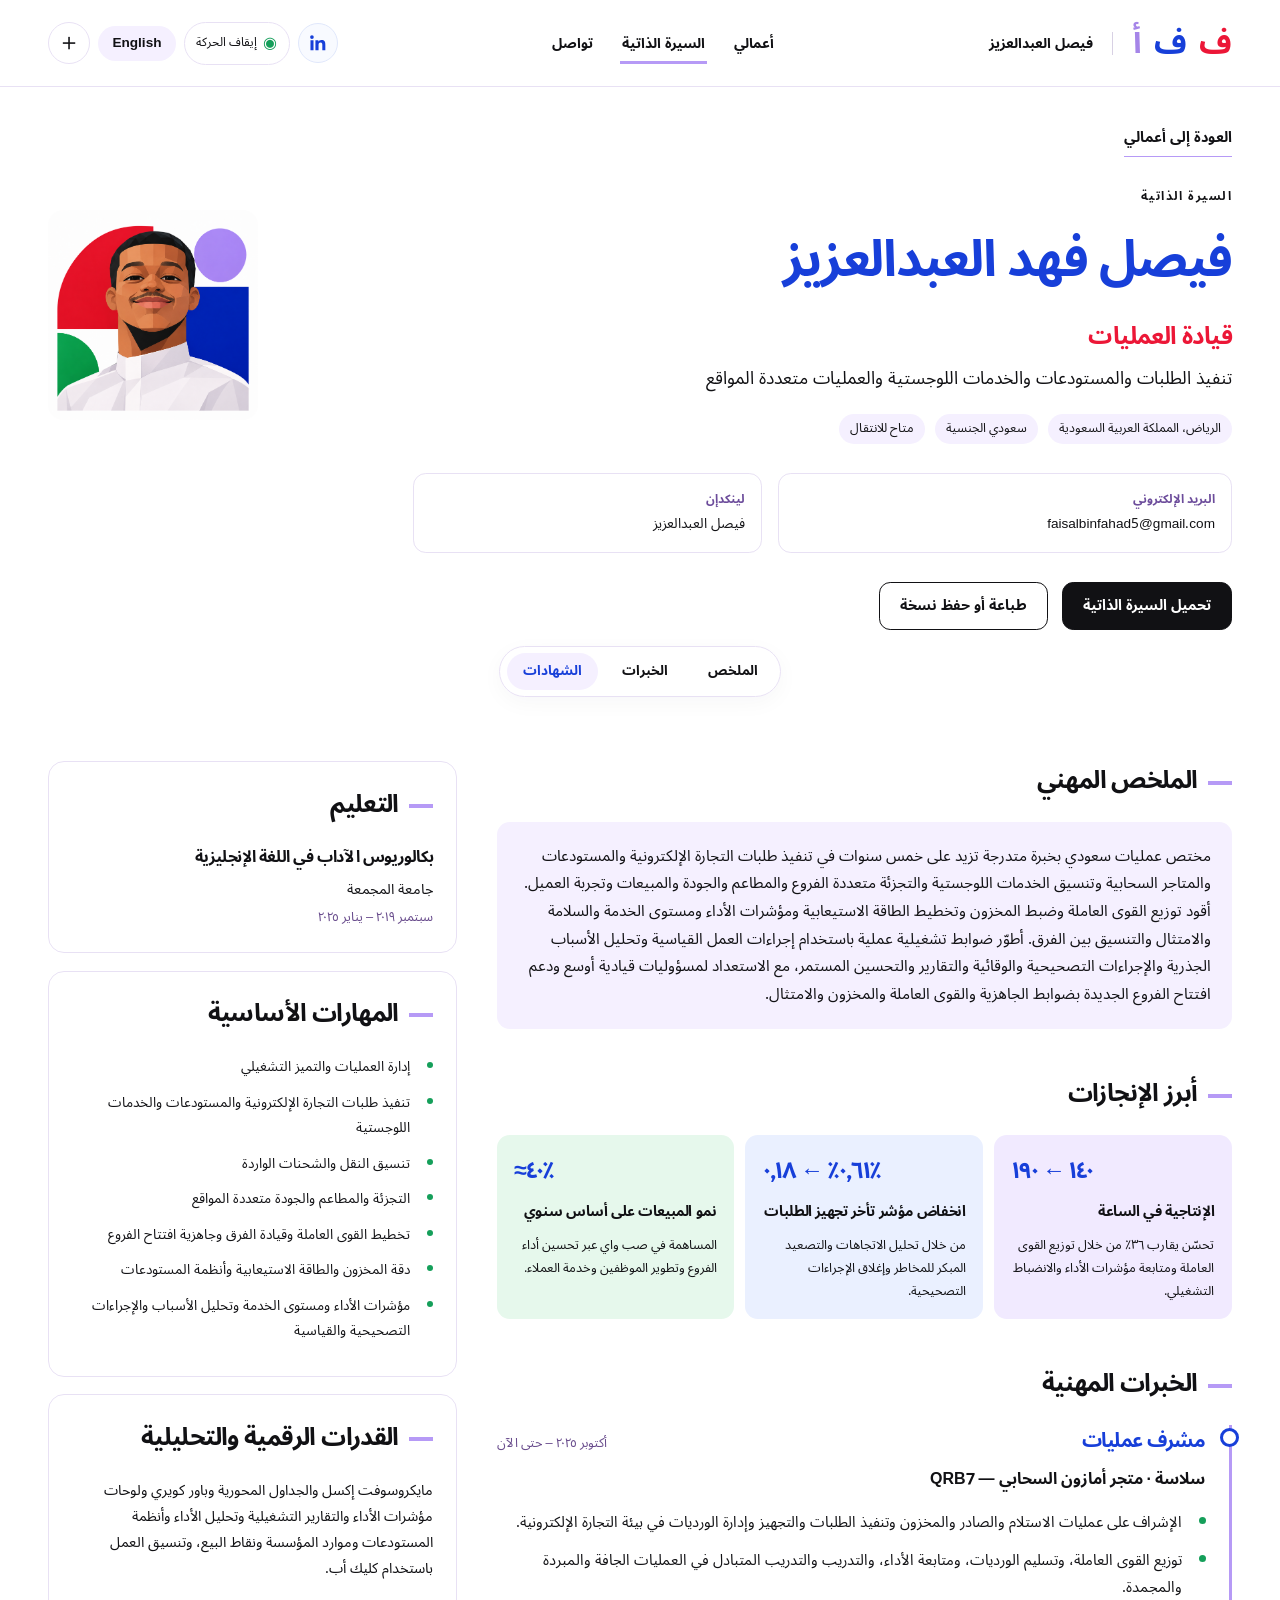
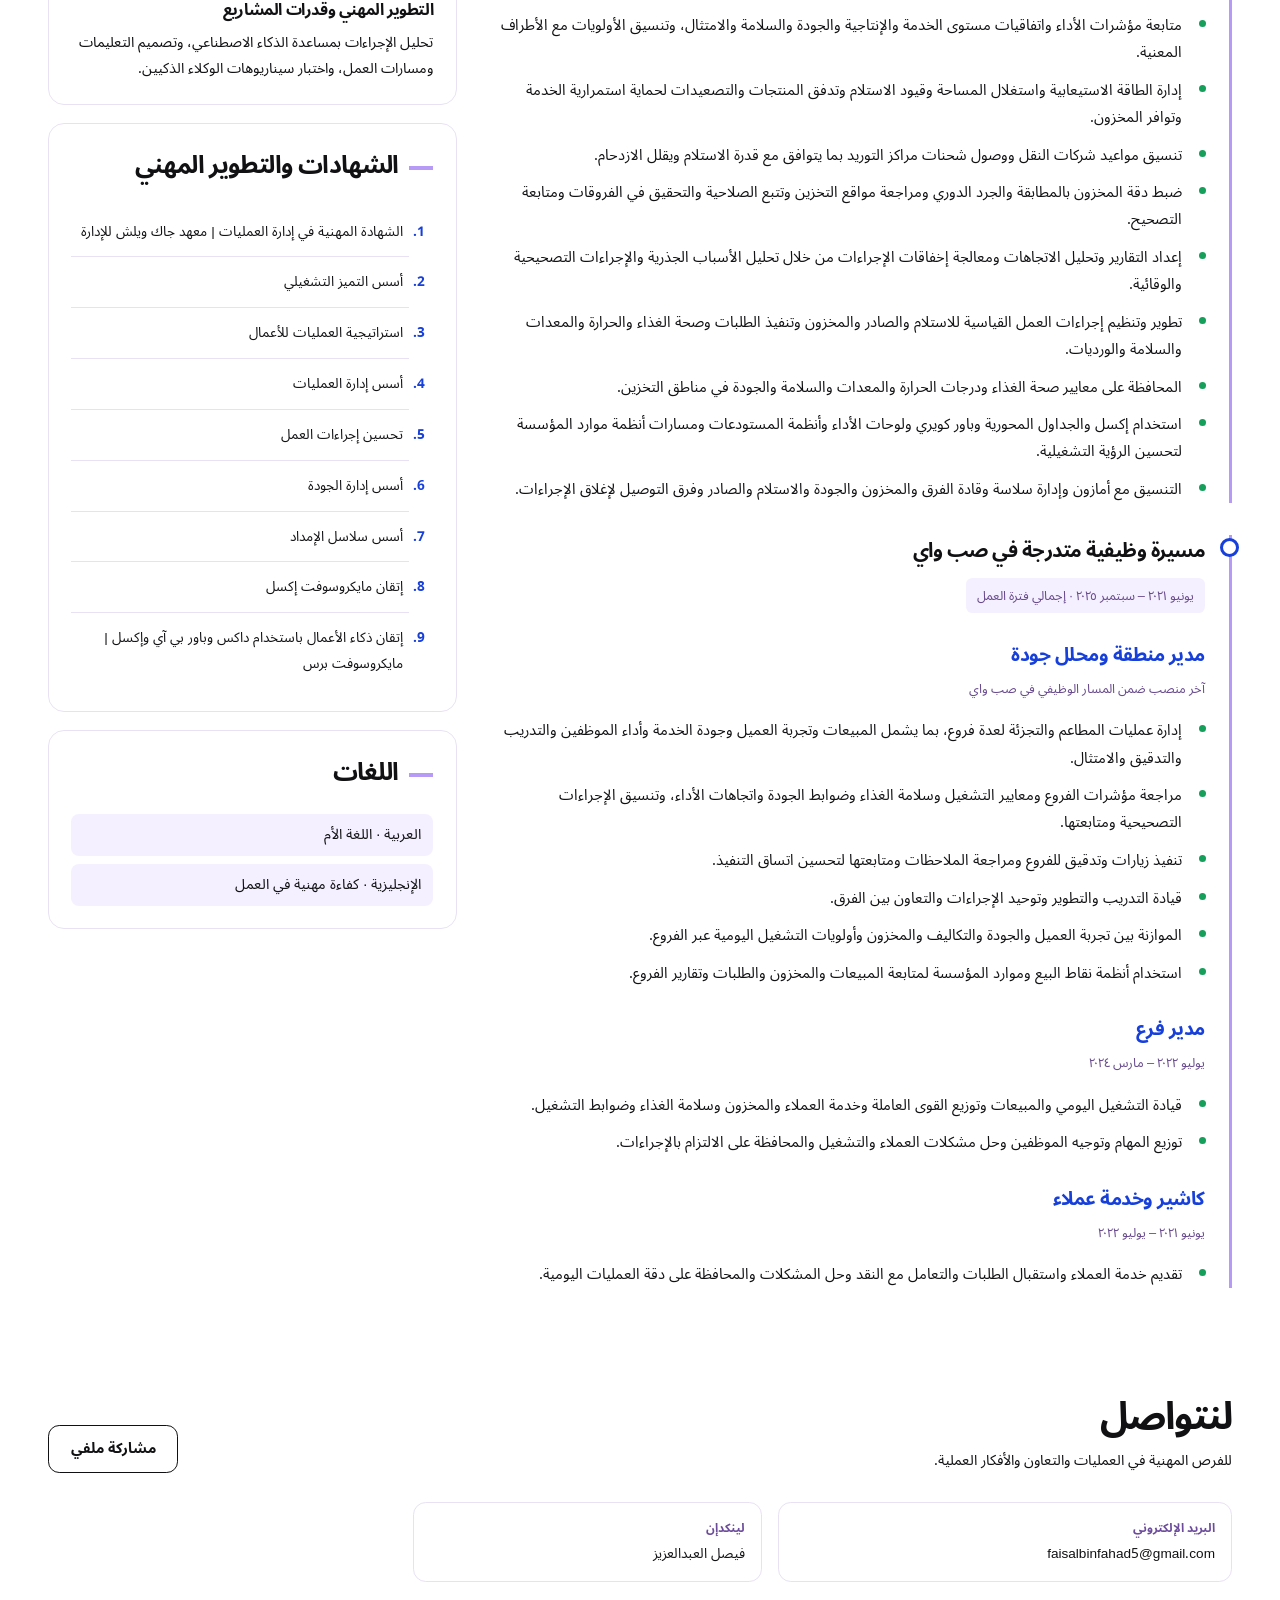
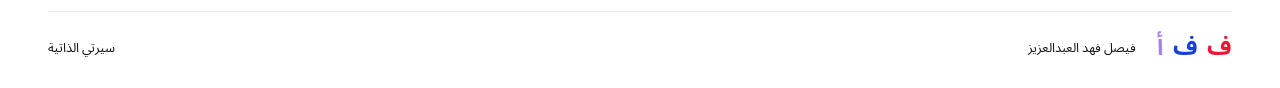
==== cv-ar.html @ a590ad9e "Unify project selection and add MUEEN and MERAR identities Replace the static FSL feature with one s" ====
<!doctype html><html lang="ar" dir="rtl"><head><meta charset="utf-8"><meta name="viewport" content="width=device-width,initial-scale=1"><meta name="theme-color" content="#ffffff"><meta name="description" content="أقود العمليات، أحلل التفاصيل، وأبني الحلول. — تنفيذ الطلبات والمستودعات والخدمات اللوجستية والعمليات متعددة المواقع"><title>فيصل فهد العبدالعزيز | السيرة الذاتية</title><link rel="icon" href="favicon.svg" type="image/svg+xml"><link rel="stylesheet" href="style.css?v=20261126b"><link rel="stylesheet" href="projects.css?v=20261126b"></head><body data-page="cv"><a class="skip-link" href="#main">انتقل إلى المحتوى</a><div class="reading-progress" aria-hidden="true"><span></span></div><header class="site-header"><a class="brand" href="ar.html"><span class="arabic-mark" aria-label="ف ف أ"><b>ف</b><b>ف</b><b>أ</b></span><span>فيصل العبدالعزيز</span></a><nav aria-label="التنقل الرئيسي"><a href="ar.html" >أعمالي</a><a href="cv-ar.html" aria-current=page>السيرة الذاتية</a><a href="#contact">تواصل</a></nav><div class="header-tools"><a class="linkedin-quick" href="https://www.linkedin.com/in/faisal-alabdulaziz-5491b7277" target="_blank" rel="noopener noreferrer" aria-label="حسابي على لينكدإن"><svg viewBox="0 0 24 24" aria-hidden="true" fill="currentColor"><path d="M5.4 7.5a2 2 0 1 0 0-4 2 2 0 0 0 0 4ZM3.8 9h3.3v11H3.8V9Zm5.4 0h3.2v1.5c.6-1 1.6-1.8 3.4-1.8 3.5 0 4.2 2.2 4.2 5.1V20h-3.3v-5.5c0-1.3 0-3-1.9-3s-2.2 1.4-2.2 2.9V20H9.2V9Z"/></svg></a><button class="motion-toggle" aria-pressed="false" data-motion><span aria-hidden="true">◉</span><span>إيقاف الحركة</span></button><a class="language-toggle" href="cv-en.html" lang="en" hreflang="en">English</a><button class="share-icon" data-share aria-label="مشاركة ملفي">＋</button></div></header><main id="main"><section class="container cv-hero"><a class="text-link" href="ar.html">العودة إلى أعمالي</a><div class="cv-intro"><div><p class="eyebrow">السيرة الذاتية</p><h1>فيصل فهد العبدالعزيز</h1><h2>قيادة العمليات</h2><p class="lead">تنفيذ الطلبات والمستودعات والخدمات اللوجستية والعمليات متعددة المواقع</p><div class="meta"><span>الرياض، المملكة العربية السعودية</span><span>سعودي الجنسية</span><span>متاح للانتقال</span></div></div><img src="portrait.png" alt="فيصل فهد العبدالعزيز" class="cv-avatar"></div><div class="contact-links"><a href="mailto:faisalbinfahad5@gmail.com"><small>البريد الإلكتروني</small><bdi>faisalbinfahad5@gmail.com</bdi></a><a href="https://www.linkedin.com/in/faisal-alabdulaziz-5491b7277" target="_blank" rel="noopener noreferrer"><small>لينكدإن</small>فيصل العبدالعزيز</a></div><div class="actions"><a class="button primary" href="Faisal_Alabdulaziz_Resume.pdf" download>تحميل السيرة الذاتية</a><button class="button" data-print>طباعة أو حفظ نسخة</button></div></section>
<nav class="cv-jump" aria-label="أقسام السيرة الذاتية"><a href="#summary">الملخص</a><a href="#experience">الخبرات</a><a href="#certifications">الشهادات</a></nav><div class="container cv-layout"><div class="cv-main"><section class="cv-section" id="summary"><h2>الملخص المهني</h2><p class="summary">مختص عمليات سعودي بخبرة متدرجة تزيد على خمس سنوات في تنفيذ طلبات التجارة الإلكترونية والمستودعات والمتاجر السحابية وتنسيق الخدمات اللوجستية والتجزئة متعددة الفروع والمطاعم والجودة والمبيعات وتجربة العميل. أقود توزيع القوى العاملة وضبط المخزون وتخطيط الطاقة الاستيعابية ومؤشرات الأداء ومستوى الخدمة والسلامة والامتثال والتنسيق بين الفرق. أطوّر ضوابط تشغيلية عملية باستخدام إجراءات العمل القياسية وتحليل الأسباب الجذرية والإجراءات التصحيحية والوقائية والتقارير والتحسين المستمر، مع الاستعداد لمسؤوليات قيادية أوسع ودعم افتتاح الفروع الجديدة بضوابط الجاهزية والقوى العاملة والمخزون والامتثال.</p></section><section class="cv-section"><h2>أبرز الإنجازات</h2><div class="impact-grid"><article class="impact tone-0"><strong dir="ltr">١٤٠ ← ١٩٠</strong><h3>الإنتاجية في الساعة</h3><p>تحسّن يقارب ٣٦٪ من خلال توزيع القوى العاملة ومتابعة مؤشرات الأداء والانضباط التشغيلي.</p></article><article class="impact tone-1"><strong dir="ltr">٠٫٦١٪ ← ٠٫١٨٪</strong><h3>انخفاض مؤشر تأخر تجهيز الطلبات</h3><p>من خلال تحليل الاتجاهات والتصعيد المبكر للمخاطر وإغلاق الإجراءات التصحيحية.</p></article><article class="impact tone-2"><strong dir="ltr">≈٤٠٪</strong><h3>نمو المبيعات على أساس سنوي</h3><p>المساهمة في صب واي عبر تحسين أداء الفروع وتطوير الموظفين وخدمة العملاء.</p></article></div></section><section class="cv-section" id="experience"><h2>الخبرات المهنية</h2><article class="experience"><div class="job-title"><h3>مشرف عمليات</h3><span class="date">أكتوبر ٢٠٢٥ – حتى الآن</span></div><p class="employer">سلاسة · متجر أمازون السحابي — QRB7</p><ul class="bullets"><li>الإشراف على عمليات الاستلام والصادر والمخزون وتنفيذ الطلبات والتجهيز وإدارة الورديات في بيئة التجارة الإلكترونية.</li><li>توزيع القوى العاملة، وتسليم الورديات، ومتابعة الأداء، والتدريب والتدريب المتبادل في العمليات الجافة والمبردة والمجمدة.</li><li>متابعة مؤشرات الأداء واتفاقيات مستوى الخدمة والإنتاجية والجودة والسلامة والامتثال، وتنسيق الأولويات مع الأطراف المعنية.</li><li>إدارة الطاقة الاستيعابية واستغلال المساحة وقيود الاستلام وتدفق المنتجات والتصعيدات لحماية استمرارية الخدمة وتوافر المخزون.</li><li>تنسيق مواعيد شركات النقل ووصول شحنات مراكز التوريد بما يتوافق مع قدرة الاستلام ويقلل الازدحام.</li><li>ضبط دقة المخزون بالمطابقة والجرد الدوري ومراجعة مواقع التخزين وتتبع الصلاحية والتحقيق في الفروقات ومتابعة التصحيح.</li><li>إعداد التقارير وتحليل الاتجاهات ومعالجة إخفاقات الإجراءات من خلال تحليل الأسباب الجذرية والإجراءات التصحيحية والوقائية.</li><li>تطوير وتنظيم إجراءات العمل القياسية للاستلام والصادر والمخزون وتنفيذ الطلبات وصحة الغذاء والحرارة والمعدات والسلامة والورديات.</li><li>المحافظة على معايير صحة الغذاء ودرجات الحرارة والمعدات والسلامة والجودة في مناطق التخزين.</li><li>استخدام إكسل والجداول المحورية وباور كويري ولوحات الأداء وأنظمة المستودعات ومسارات أنظمة موارد المؤسسة لتحسين الرؤية التشغيلية.</li><li>التنسيق مع أمازون وإدارة سلاسة وقادة الفرق والمخزون والجودة والاستلام والصادر وفرق التوصيل لإغلاق الإجراءات.</li></ul></article><article class="experience subway"><h3>مسيرة وظيفية متدرجة في صب واي</h3><p class="date employment-period">يونيو ٢٠٢١ – سبتمبر ٢٠٢٥ · إجمالي فترة العمل</p><div class="sub-role"><h4>مدير منطقة ومحلل جودة</h4><p class="date">آخر منصب ضمن المسار الوظيفي في صب واي</p><ul class="bullets"><li>إدارة عمليات المطاعم والتجزئة لعدة فروع، بما يشمل المبيعات وتجربة العميل وجودة الخدمة وأداء الموظفين والتدريب والتدقيق والامتثال.</li><li>مراجعة مؤشرات الفروع ومعايير التشغيل وسلامة الغذاء وضوابط الجودة واتجاهات الأداء، وتنسيق الإجراءات التصحيحية ومتابعتها.</li><li>تنفيذ زيارات وتدقيق للفروع ومراجعة الملاحظات ومتابعتها لتحسين اتساق التنفيذ.</li><li>قيادة التدريب والتطوير وتوحيد الإجراءات والتعاون بين الفرق.</li><li>الموازنة بين تجربة العميل والجودة والتكاليف والمخزون وأولويات التشغيل اليومية عبر الفروع.</li><li>استخدام أنظمة نقاط البيع وموارد المؤسسة لمتابعة المبيعات والمخزون والطلبات وتقارير الفروع.</li></ul></div><div class="sub-role"><h4>مدير فرع</h4><p class="date">يوليو ٢٠٢٢ – مارس ٢٠٢٤</p><ul class="bullets"><li>قيادة التشغيل اليومي والمبيعات وتوزيع القوى العاملة وخدمة العملاء والمخزون وسلامة الغذاء وضوابط التشغيل.</li><li>توزيع المهام وتوجيه الموظفين وحل مشكلات العملاء والتشغيل والمحافظة على الالتزام بالإجراءات.</li></ul></div><div class="sub-role"><h4>كاشير وخدمة عملاء</h4><p class="date">يونيو ٢٠٢١ – يوليو ٢٠٢٢</p><ul class="bullets"><li>تقديم خدمة العملاء واستقبال الطلبات والتعامل مع النقد وحل المشكلات والمحافظة على دقة العمليات اليومية.</li></ul></div></article></section></div><aside class="cv-sidebar"><section class="info-box"><h2>التعليم</h2><h3>بكالوريوس الآداب في اللغة الإنجليزية</h3><p>جامعة المجمعة</p><span class="date">سبتمبر ٢٠١٩ – يناير ٢٠٢٥</span></section><section class="info-box"><h2>المهارات الأساسية</h2><ul class="bullets"><li>إدارة العمليات والتميز التشغيلي</li><li>تنفيذ طلبات التجارة الإلكترونية والمستودعات والخدمات اللوجستية</li><li>تنسيق النقل والشحنات الواردة</li><li>التجزئة والمطاعم والجودة متعددة المواقع</li><li>تخطيط القوى العاملة وقيادة الفرق وجاهزية افتتاح الفروع</li><li>دقة المخزون والطاقة الاستيعابية وأنظمة المستودعات</li><li>مؤشرات الأداء ومستوى الخدمة وتحليل الأسباب والإجراءات التصحيحية والقياسية</li></ul></section><section class="info-box"><h2>القدرات الرقمية والتحليلية</h2><p>مايكروسوفت إكسل والجداول المحورية وباور كويري ولوحات مؤشرات الأداء والتقارير التشغيلية وتحليل الأداء وأنظمة المستودعات وموارد المؤسسة ونقاط البيع، وتنسيق العمل باستخدام كليك أب.</p><h3>التطوير المهني وقدرات المشاريع</h3><p>تحليل الإجراءات بمساعدة الذكاء الاصطناعي، وتصميم التعليمات ومسارات العمل، واختبار سيناريوهات الوكلاء الذكيين.</p></section><section class="info-box" id="certifications"><h2>الشهادات والتطوير المهني</h2><ol class="certifications"><li>الشهادة المهنية في إدارة العمليات | معهد جاك ويلش للإدارة</li><li>أسس التميز التشغيلي</li><li>استراتيجية العمليات للأعمال</li><li>أسس إدارة العمليات</li><li>تحسين إجراءات العمل</li><li>أسس إدارة الجودة</li><li>أسس سلاسل الإمداد</li><li>إتقان مايكروسوفت إكسل</li><li>إتقان ذكاء الأعمال باستخدام داكس وباور بي آي وإكسل | مايكروسوفت برس</li></ol></section><section class="info-box"><h2>اللغات</h2><p class="language-line">العربية · اللغة الأم</p><p class="language-line">الإنجليزية · كفاءة مهنية في العمل</p></section></aside></div></main><footer class="container section contact" id="contact"><div class="section-heading"><div><h2>لنتواصل</h2><p>للفرص المهنية في العمليات والتعاون والأفكار العملية.</p></div><button class="button" data-share>مشاركة ملفي</button></div><div class="contact-links"><a href="mailto:faisalbinfahad5@gmail.com"><small>البريد الإلكتروني</small><bdi>faisalbinfahad5@gmail.com</bdi></a><a href="https://www.linkedin.com/in/faisal-alabdulaziz-5491b7277" target="_blank" rel="noopener noreferrer"><small>لينكدإن</small>فيصل العبدالعزيز</a></div><div class="footer-line"><span class="arabic-mark" aria-label="ف ف أ"><b>ف</b><b>ف</b><b>أ</b></span><span>فيصل فهد العبدالعزيز</span><a href="cv-ar.html">سيرتي الذاتية</a></div></footer>
<dialog id="project-dialog"><button class="dialog-close" data-close aria-label="إغلاق">×</button><div id="project-content"></div></dialog>
<dialog id="share-dialog"><button class="dialog-close" data-close aria-label="إغلاق">×</button><h2>بداية تواصل جديد</h2><p>امسح الرمز لفتح ملف أعمالي، أو انسخ الرابط.</p><div id="qr-container"></div><p id="share-status" aria-live="polite"></p><input id="share-url" readonly aria-label="رابط ملف الأعمال" dir="ltr"><div class="share-actions"><button class="button primary" id="copy-link">نسخ الرابط</button><button class="button" id="native-share">مشاركة</button><a class="button" id="download-qr" href="Faisal_Portfolio_QR_ar.png" download>تحميل الرمز</a><a class="button" href="Faisal_Alabdulaziz.vcf" download>حفظ جهة الاتصال</a></div><p class="wallet-note">تحتاج سامسونج وليت إلى بطاقة متوافقة. هذا الرمز يفتح الموقع؛ إضافة بطاقة المحفظة لم تُجهّز بعد.</p></dialog><script id="site-data" type="application/json">{"projects": [["مُعين", "التحليلات التشغيلية", "تحليل بيانات تأخر تجهيز الطلبات وإعداد تقارير الأسباب والإجراءات التشغيلية.", "المراجعة اليدوية تحتاج وقتًا وتزيد صعوبة توحيد التقارير.", "مسار لرفع الملفات ومراجعة التأخير وتحديد الأسباب وتجهيز التقارير.", "رؤية أوضح للأداء ومسار مراجعة قابل للتكرار."], ["مرّر", "تخطيط الورديات والعمليات", "جمع تخطيط الورديات والمتابعة التشغيلية اليومية في واجهة واحدة.", "قد تتشتت معلومات الورديات والمتابعة التشغيلية بين مصادر مختلفة.", "مساحة منظمة لتخطيط الورديات والمعلومات التشغيلية.", "وضوح أكبر لتغطية الفريق والأولويات اليومية."], ["فصل", "إثباتات الطلبات", "تنظيم الشكاوى والإثباتات المرتبطة بالطلبات والأصناف.", "تحتاج شكاوى الطلبات إلى إثباتات واضحة ومتابعة منظمة.", "ربط معلومات الطلب والصنف بالإثباتات وحالة المراجعة.", "تسهيل مراجعة كل حالة والاحتفاظ بسجل منظم للمتابعة."]], "close": "إغلاق", "pnote": "نبذة عن المشروع. الواجهات المعروضة توضيحية؛ السجلات التشغيلية الخاصة غير منشورة.", "illustration": "واجهة توضيحية · بيانات تجريبية", "problem": "التحدي", "action": "الحل", "result": "القيمة", "copy": "نسخ الرابط", "copied": "تم نسخ الرابط", "copyfail": "انسخ هذا الرابط يدويًا", "wallet": "تحتاج سامسونج وليت إلى بطاقة متوافقة. هذا الرمز يفتح الموقع؛ إضافة بطاقة المحفظة لم تُجهّز بعد.", "unpublished": "يظهر رمز المشاركة الدائم بعد نشر الموقع. يمكنك حفظ جهة الاتصال الآن.", "sharetext": "امسح الرمز لفتح ملف أعمالي، أو انسخ الرابط.", "states": ["أرحّب", "أفكّر", "أشرح"], "tag": "أقود العمليات، أحلل التفاصيل، وأبني الحلول.", "lang": "ar"}</script><script src="qrcode.js" defer></script><script src="app.js?v=20261126b" defer></script><button class="back-top" aria-label="العودة للأعلى" data-top>↑</button></body></html>
---- style.css ----
@font-face{font-family:Arabic;src:url(Arabic-Regular.ttf) format('truetype');font-weight:400;font-display:swap}@font-face{font-family:Arabic;src:url(Arabic-Bold.ttf) format('truetype');font-weight:700 900;font-display:swap}@font-face{font-family:Latin;src:url(Latin-Regular.ttf) format('truetype');font-weight:400;font-display:swap}@font-face{font-family:Latin;src:url(Latin-Bold.ttf) format('truetype');font-weight:700 900;font-display:swap}
:root{--red:#ec1737;--blue:#173fd9;--lavender:#b69af6;--green:#159f5a;--ink:#111114;--line:#e8e1f4;--soft:#f5f0ff;--font:Latin,Arial,sans-serif}*{box-sizing:border-box}html{scroll-behavior:smooth;scroll-padding-top:7rem}html[lang=ar]{--font:Arabic,Arial,sans-serif}body{font-family:var(--font);color:var(--ink);margin:0;background:white;line-height:1.65}button,input,a{font:inherit}a{color:inherit;text-decoration:none}button,a{-webkit-tap-highlight-color:transparent}button{cursor:pointer;color:inherit}button:disabled{cursor:default;opacity:.55}button{background:none}img{max-width:100%;display:block}h1,h2,h3,h4,p{margin:0}h1,h2,h3,h4{font-weight:700;line-height:1.2;letter-spacing:-.045em}html[lang=ar] h1,html[lang=ar] h2,html[lang=ar] h3,html[lang=ar] h4{letter-spacing:-.025em;line-height:1.6}h2{font-size:clamp(1.6rem,3vw,2.6rem)}h3{font-size:1.25rem}p{line-height:1.8}.container{width:min(1240px,calc(100% - 6rem));margin-inline:auto}.section{padding-block:3.3rem}.site-header{max-width:1440px;margin:auto;display:flex;align-items:center;justify-content:space-between;padding:1.2rem 3rem;gap:1.5rem;background:#ffffffef;border-bottom:1px solid var(--line);position:relative;z-index:5}.brand{display:flex;align-items:center;gap:1.25rem;font-size:.88rem;font-weight:700}.brand>span:last-child{border-inline-start:1px solid #d8d1e4;padding-inline-start:1.2rem}.latin-mark{display:inline-flex;direction:ltr;font-family:Latin,sans-serif;font-weight:900;font-style:italic;letter-spacing:-.16em;font-size:2.6rem;line-height:1}.latin-mark b:nth-child(1),.arabic-mark b:nth-child(1){color:var(--red)}.latin-mark b:nth-child(2),.arabic-mark b:nth-child(2){color:var(--blue)}.latin-mark b:nth-child(3),.arabic-mark b:nth-child(3){color:#a585e8}.arabic-mark{display:inline-flex;direction:rtl;gap:.38em;font-family:Arabic,sans-serif;font-size:2rem;line-height:1.5;white-space:nowrap}.arabic-mark b{display:inline-block}.site-header nav{display:flex;gap:1.6rem;align-items:center;font-size:.88rem;font-weight:700}.site-header nav a{position:relative;padding:.6rem .1rem}.site-header nav a[aria-current]:after{content:'';position:absolute;height:3px;background:var(--lavender);bottom:0;inset-inline:0}.header-tools{display:flex;gap:.5rem;align-items:center}.language-toggle{font-size:.85rem;font-weight:700;border-radius:2rem;padding:.4rem .9rem;background:var(--soft)}.share-icon{width:42px;height:42px;border:1px solid var(--line);border-radius:50%;font-size:1.5rem;line-height:1}.hero{display:grid;grid-template-columns:1.04fr 1fr;align-items:center;gap:3rem;padding-block:3.8rem 3rem;min-height:560px}.eyebrow{font-weight:700;font-size:.75rem;letter-spacing:.12em;margin-bottom:1.4rem}.hero h1{font-size:clamp(2.8rem,5.4vw,5.2rem);line-height:1.03;position:relative;padding-bottom:1.3rem}.hero h1 span,.hero h1 strong{display:block}.hero h1 span{color:var(--blue)}.hero h1 strong{color:var(--red);font-weight:700}.hero h1:after{content:'';position:absolute;width:52%;height:.65rem;background:var(--lavender);opacity:.65;bottom:.15rem;inset-inline-start:8%;transform:skew(-24deg)}html[lang=ar] .hero h1{font-size:clamp(3.1rem,6.1vw,6.1rem);line-height:1.45}.hero-tag{font-weight:700;font-size:clamp(1.05rem,1.55vw,1.4rem);margin-block:.7rem 1.5rem}.actions{display:flex;gap:.85rem;flex-wrap:wrap;align-items:center}.button{display:inline-flex;align-items:center;justify-content:center;min-height:48px;min-width:130px;padding:.7rem 1.25rem;border:1px solid var(--ink);border-radius:.7rem;font-size:.9rem;font-weight:700;background:white;transition:transform .2s,box-shadow .2s}.button.primary{background:var(--ink);color:white}.button:hover{transform:translateY(-3px);box-shadow:0 7px 0 #b69af649}.button:active{transform:translateY(0)}:focus-visible{outline:3px solid var(--blue);outline-offset:5px}.hero-art{position:relative;perspective:900px}.portrait{width:100%;height:auto;transform:rotateX(var(--rx,0deg)) rotateY(var(--ry,0deg));transition:transform .15s;will-change:transform}.art-spark{position:absolute;font-size:3.5rem;color:var(--lavender);inset-inline-start:-2rem;top:48%;animation:spark 7s ease-in-out infinite;pointer-events:none}@keyframes spark{50%{transform:rotate(50deg) scale(.8)}}.manifesto{display:flex;align-items:center;justify-content:space-between;gap:1rem;padding-block:1.1rem 1.7rem;border-bottom:1px solid var(--line);font-size:clamp(1.5rem,4.4vw,4.5rem);font-weight:700;letter-spacing:-.055em}.manifesto>span:not(:first-child):not(.latin-mark):not(.arabic-mark):before{content:'/';color:var(--blue);margin-inline-end:.7rem}.manifesto>span:nth-child(3):before{color:var(--red)!important}.manifesto .latin-mark{font-size:3.7rem}.manifesto .arabic-mark{font-size:2.4rem}.section-heading{display:flex;justify-content:space-between;align-items:end;gap:2rem;margin-bottom:1.5rem}.section-heading p{max-width:32rem;font-size:.9rem}.projects-grid{display:grid;grid-template-columns:repeat(3,1fr);gap:1.1rem}.project-card{border:1px solid transparent;border-radius:1rem;padding:1.5rem;text-align:start;overflow:hidden;position:relative;transition:transform .25s,box-shadow .25s}.project-card:hover{transform:translateY(-7px);box-shadow:0 18px 35px #32215a18;border-color:var(--lavender)}.tone-0{background:#f1eaff}.tone-1{background:#eaf0ff}.tone-2{background:#e6f8ec}.tag{display:inline-block;border-radius:2rem;background:#dfd1fb;padding:.25rem .65rem;font-size:.75rem;font-weight:700;line-height:1.7}.tone-1 .tag{background:#cddaff}.tone-2 .tag{background:#c1eccc}.project-card h3{font-size:2rem;margin-block:.8rem .5rem}.project-card>p{font-size:.9rem;min-height:5rem}.project-action{display:flex;justify-content:space-between;align-items:center;font-weight:700;font-size:.85rem;margin-top:1.3rem}.project-action span{font-size:1.6rem}.demo-screen{background:white;border:7px solid #191a24;border-bottom-width:13px;border-radius:.55rem;aspect-ratio:1.65;box-shadow:8px 13px 0 #00000014;margin-top:1.4rem;transform:perspective(800px) rotateY(-7deg) rotateZ(-3deg);overflow:hidden;direction:ltr}.demo-top{height:12%;background:#f4f0fb;border-bottom:1px solid #e9e0f5;display:flex;gap:4px;align-items:center;padding-inline:7px}.demo-top i{width:4px;height:4px;border-radius:50%;background:var(--lavender)}.demo-body{display:flex;height:88%}.demo-body aside{width:13%;background:linear-gradient(#f4edff,#faf7ff);border-inline-end:1px solid #e9e0f5}.demo-content{width:87%;padding:8%}.demo-heading{height:6%;width:58%;background:#cbb5f3;margin-bottom:10%}.chart{height:65%;display:flex;gap:6%;align-items:end;border-bottom:1px solid #ddd3ef}.chart i{width:10%;background:var(--lavender);border-radius:2px 2px 0 0}.chart i:nth-child(2n){background:var(--blue)}.chart-labels{display:flex;gap:20%;margin-top:5%}.chart-labels i{height:3px;width:15%;background:#e5dfee}.schedule{height:80%;display:grid;grid-template-columns:repeat(7,1fr);gap:9px 0;background:repeating-linear-gradient(90deg,transparent 0,transparent 13%,#eee8f7 14%);padding-block:4px}.schedule i{height:12px;border-radius:3px}.evidence{display:grid;gap:14px}.evidence div{display:flex;align-items:center;gap:7%}.evidence span{color:var(--green);background:#dbf3e2;border-radius:50%;width:20px;height:20px;line-height:20px;text-align:center;font-size:12px}.evidence i{height:6px;background:#ded6f0;width:55%}.evidence b{width:14%;height:17px;background:#e8ddfb}.featured{display:grid;grid-template-columns:1fr 1fr;align-items:center;gap:4rem;padding-bottom:1.5rem}.featured-art{padding:2rem 3rem 1rem;border-radius:1rem;position:relative}.featured-art .demo-screen{position:relative;z-index:1;margin:0}.featured-art small{font-size:.7rem;display:block;text-align:center;margin-top:1.3rem}.featured h2{font-size:4rem;margin:.6rem 0;color:var(--green)}.lead{font-size:1.1rem;line-height:1.8}.featured .button{margin-top:1.5rem}.outcomes{display:grid;grid-template-columns:repeat(3,1fr);gap:1rem}.outcome{border-radius:.8rem;padding:1.3rem}.outcome small{font-size:.9rem;font-weight:700}.outcome p{font-size:.9rem;margin-top:.5rem}.journey{border-bottom:1px solid var(--line)}.journey-track{display:flex;gap:1rem;padding-block:2rem 1.5rem;position:relative}.journey-track:before{content:'';position:absolute;inset-inline:0;bottom:.6rem;height:3px;background:var(--lavender)}.journey-track span{position:relative;flex:1;font-size:.95rem;font-weight:700}.journey-track span:after{content:'';width:10px;height:10px;background:var(--blue);border-radius:50%;position:absolute;bottom:-1.3rem;inset-inline-start:0;box-shadow:0 0 0 5px #f1eaff}.text-link{display:inline-block;font-weight:700;font-size:.9rem;border-bottom:1px solid var(--lavender);padding:.4rem 0}.journey>.text-link{margin-top:1rem}.capabilities{display:grid;grid-template-columns:repeat(4,1fr);gap:1rem}.capability{border:1px solid var(--line);border-radius:.9rem;padding:1.3rem}.capability p{font-size:.88rem;margin-top:.7rem}.geom{width:50px;height:50px;display:block;margin-bottom:1.2rem}.geom-0{background:conic-gradient(var(--red) 0 25%,var(--blue) 0 50%,var(--green) 0 75%,var(--lavender) 0);transform:rotate(45deg) scale(.75)}.geom-1{background:linear-gradient(90deg,var(--lavender) 0 28%,white 0 36%,var(--blue) 0 64%,white 0 72%,var(--lavender) 0);clip-path:polygon(0 55%,28% 55%,28% 20%,64% 20%,64% 0,100% 0,100% 100%,0 100%)}.geom-2{background:var(--green);border-radius:100% 100% 0 0}.geom-3{background:var(--lavender);clip-path:polygon(0 100%,50% 0,100% 100%)}.character-strip{display:flex;align-items:center;justify-content:space-between;gap:2rem;border-block:1px solid var(--line);padding-block:1rem;flex-wrap:wrap}.character-strip h2{font-size:1.3rem}.states{display:flex;gap:1rem}.state{display:flex;align-items:center;gap:.5rem;border:0;padding:0;border-radius:.6rem}.state img{width:75px;height:75px;object-fit:cover;transition:transform .3s}.state:hover img{transform:rotate(-6deg) scale(1.08)}.state span{font-size:.8rem;font-weight:700;background:var(--soft);border-radius:1rem;padding:.3rem .8rem}.character-strip>p{font-size:.8rem;flex-basis:100%;text-align:center;min-height:1.7em}.contact{padding-bottom:1.4rem}.contact-links{display:grid;grid-template-columns:1.3fr 1fr 1fr;gap:1rem;margin-block:1.8rem}.contact-links a{border:1px solid var(--line);border-radius:.8rem;padding:1rem;font-size:.85rem;overflow-wrap:anywhere;transition:background .2s}.contact-links a:hover{background:var(--soft)}.contact-links small{display:block;color:#6c4c9b;font-size:.75rem;font-weight:700;margin-bottom:.25rem}.footer-line{border-top:1px solid var(--line);display:flex;align-items:center;gap:1.3rem;padding-top:1.1rem;font-size:.8rem}.footer-line>a:last-child{margin-inline-start:auto}.footer-line .latin-mark{font-size:2rem}.footer-line .arabic-mark{font-size:1.5rem}.cv-hero{padding-top:2rem}.cv-intro{display:grid;grid-template-columns:1fr 210px;gap:2rem;align-items:center;margin-top:1.8rem}.cv-intro h1{font-size:clamp(2rem,4vw,3.5rem);color:var(--blue)}.cv-intro h2{font-size:1.5rem;color:var(--red);margin-block:1rem .4rem}.cv-avatar{border-radius:1rem}.cv-intro .eyebrow{margin-bottom:.8rem}.meta{display:flex;flex-wrap:wrap;gap:.6rem;margin-top:1.2rem}.meta span{padding:.3rem .7rem;background:var(--soft);border-radius:1rem;font-size:.78rem}.cv-hero .actions{margin-top:1.2rem}.cv-layout{display:grid;grid-template-columns:minmax(0,1.8fr) minmax(0,1fr);gap:2.5rem;padding-top:3rem}.cv-section{margin-bottom:2.8rem}.cv-section>h2,.info-box>h2{font-size:1.55rem;margin-bottom:1.3rem;letter-spacing:-.03em}.cv-section>h2:before,.info-box>h2:before{content:'';display:inline-block;height:4px;width:24px;background:var(--lavender);vertical-align:middle;margin-inline-end:.65rem}.summary{padding:1.3rem;background:var(--soft);border-radius:.8rem;font-size:.96rem}.impact-grid{display:grid;grid-template-columns:repeat(3,1fr);gap:.7rem}.impact{padding:1.1rem;border-radius:.8rem}.impact strong{display:block;font-size:1.45rem;color:var(--blue);letter-spacing:-.05em}.impact h3{font-size:.9rem;margin-block:.6rem}.impact p{font-size:.8rem}.experience{border-inline-start:3px solid var(--lavender);padding-inline-start:1.5rem;position:relative;margin-bottom:2rem}.experience:before{content:'';position:absolute;width:13px;height:13px;border:3px solid var(--blue);border-radius:50%;background:white;inset-inline-start:-10px;top:.2rem}.job-title{display:flex;flex-wrap:wrap;align-items:baseline;justify-content:space-between;gap:.6rem}.job-title h3{color:var(--blue)}.employer{font-weight:700;margin-block:.5rem}.date{font-size:.8rem;color:#684b8c;display:inline-block}.employment-period{background:var(--soft);padding:.35rem .7rem;border-radius:.4rem;margin-top:.7rem}.bullets{padding-inline-start:1.2rem;margin-block:1rem}.bullets li{padding-inline-start:.25rem;margin-bottom:.65rem;font-size:.92rem;line-height:1.85}.bullets li::marker{color:var(--green)}.sub-role{margin-top:1.7rem}.sub-role h4{font-size:1.2rem;color:var(--blue)}.sub-role .date{margin-top:.4rem}.info-box{border:1px solid var(--line);border-radius:1rem;padding:1.4rem;margin-bottom:1.1rem}.info-box h3{font-size:1rem;margin-block:1rem .4rem}.info-box p{font-size:.9rem}.info-box .bullets{margin-bottom:0}.info-box .bullets li{font-size:.85rem}.certifications{padding-inline-start:1.5rem;margin:0}.certifications li{font-size:.85rem;line-height:1.9;padding-inline-start:.4rem;padding-block:.75rem;border-bottom:1px solid var(--line)}.certifications li::marker{color:var(--blue);font-weight:700}.certifications li:last-child{border:0}.language-line{padding:.5rem .75rem;border-radius:.5rem;background:var(--soft);margin-top:.5rem}dialog{border:1px solid var(--line);border-radius:1.3rem;padding:3rem;width:min(760px,calc(100% - 2rem));max-height:90vh;overflow:auto;box-shadow:0 25px 100px #10102035;background:white;color:var(--ink)}dialog::backdrop{background:#12101d70;backdrop-filter:blur(6px)}.dialog-close{position:absolute;inset-inline-end:1rem;top:.6rem;border:0;font-size:2rem;min-width:42px;min-height:42px}dialog h2{font-size:2.5rem;margin-block:.7rem 1rem}dialog h3{margin-top:1.5rem}dialog p{font-size:.95rem}dialog .demo-screen{max-width:420px;margin:2rem auto}.dialog-section{border-top:1px solid var(--line);padding-top:.5rem;margin-top:1rem}.dialog-note,.wallet-note{font-size:.8rem!important;background:var(--soft);padding:1rem;border-radius:.6rem;margin-top:1.5rem}#qr-container{display:flex;justify-content:center;padding:1rem;margin-block:1rem}#qr-container img{width:220px;height:220px;image-rendering:pixelated}#share-url{width:100%;border:1px solid var(--line);border-radius:.5rem;padding:.6rem;font-size:.8rem}#share-status{font-size:.85rem;margin-bottom:1rem}.share-actions{display:flex;gap:.6rem;flex-wrap:wrap;margin-top:1rem}.share-actions .button{font-size:.8rem;padding:.6rem .8rem;min-width:0}.skip-link{position:fixed;top:-100px;left:1rem;background:black;color:white;z-index:100;padding:1rem}.skip-link:focus{top:1rem}.reveal{animation:arrive .6s ease both}@keyframes arrive{from{opacity:.25;transform:translateY(18px)}to{opacity:1;transform:translateY(0)}}
@media(min-width:1500px){.hero{padding-block:5rem}.hero-art{max-width:570px}}@media(max-width:1000px){.container{width:calc(100% - 3rem)}.site-header{padding:1rem 1.5rem}.brand>span:last-child{display:none}.hero{gap:1.5rem;min-height:460px}.hero h1{font-size:3rem}.hero-tag{font-size:1rem}.projects-grid{gap:.7rem}.project-card{padding:1.1rem}.project-card>p{min-height:7rem}.capabilities{grid-template-columns:repeat(2,1fr)}.featured{gap:2rem}.featured-art{padding:1.5rem}.cv-layout{grid-template-columns:minmax(0,1.6fr) minmax(0,1fr);gap:1.5rem}.impact-grid{grid-template-columns:1fr}.impact{display:grid;grid-template-columns:1fr 1fr;gap:.5rem}.impact p{grid-column:1/-1}.cv-intro{grid-template-columns:1fr 160px}.contact-links{grid-template-columns:1fr 1fr}.contact-links a:first-child{grid-column:1/-1}}
@media(max-width:650px){.container{width:calc(100% - 2rem)}.site-header{padding:.7rem 1rem;gap:.6rem;flex-wrap:wrap}.site-header nav{gap:1rem;font-size:.8rem;order:3;width:100%;justify-content:center;border-top:1px solid var(--line);padding-top:.2rem}.site-header .latin-mark{font-size:2.1rem}.site-header .arabic-mark{font-size:1.6rem}.language-toggle{font-size:.8rem}.hero{display:flex;flex-direction:column-reverse;gap:1.2rem;padding-top:1.3rem;padding-bottom:2rem;text-align:center;min-height:0}.hero-art{max-width:360px;width:85%}.hero h1{font-size:clamp(2rem,8.5vw,3.4rem)}html[lang=ar] .hero h1{font-size:clamp(2.8rem,11vw,4.2rem)}.hero-copy{width:100%}.eyebrow{font-size:.65rem;letter-spacing:.04em;margin-bottom:.7rem}.hero-tag{font-size:1rem;padding-inline:.4rem;margin-block:.8rem 1.2rem}.hero .actions{flex-direction:column;gap:.6rem}.hero .button{width:100%;min-height:49px}.art-spark{font-size:2rem;inset-inline-start:-1rem}.manifesto{font-size:clamp(1.1rem,5.8vw,1.9rem);gap:.5rem;padding-bottom:1.1rem}.manifesto .latin-mark{font-size:1.8rem}.manifesto .arabic-mark{font-size:1.1rem;gap:.2em}.manifesto>span:not(:first-child):not(.latin-mark):not(.arabic-mark):before{margin-inline-end:.3rem}.section{padding-block:2.1rem}.section-heading{display:block;margin-bottom:1.2rem}.section-heading p{font-size:.88rem;margin-top:.6rem}.projects-grid{grid-template-columns:1fr;gap:1rem}.project-card{display:grid;grid-template-columns:1fr 1fr;column-gap:.8rem;padding:1.3rem;align-items:start}.project-card .tag{grid-column:1;justify-self:start;font-size:.65rem}.project-card h3{grid-column:1;font-size:1.9rem}.project-card>p{grid-column:1;font-size:.85rem;min-height:0}.project-card .demo-screen{grid-column:2;grid-row:1/5;align-self:center;margin-top:0;border-width:5px;border-bottom-width:9px}.project-action{grid-column:1/-1;margin-top:.7rem}.project-card .evidence{gap:6px}.project-card .evidence span{width:13px;height:13px;line-height:13px;font-size:9px}.project-card .evidence b{height:11px}.project-card .schedule{gap:6px 0}.project-card .schedule i{height:7px}.featured{grid-template-columns:1fr;gap:1.2rem}.featured-art{padding:1.8rem 2rem 1rem}.featured h2{font-size:3rem}.outcomes{grid-template-columns:1fr}.outcome{padding:1rem 1.2rem}.journey-track{flex-direction:column;gap:1rem;padding-inline-start:1.5rem;padding-block:.5rem}.journey-track:before{width:3px;height:auto;inset-block:0;inset-inline-start:0;inset-inline-end:auto}.journey-track span:after{inset-inline-start:-1.75rem;top:.5rem;bottom:auto;width:10px;height:10px}.capabilities{gap:.7rem}.capability{padding:1rem}.capability h3{font-size:1rem}.capability p{font-size:.8rem}.geom{width:35px;height:35px;margin-bottom:.9rem}.character-strip{gap:.7rem;padding-block:1rem}.states{width:100%;justify-content:space-between;gap:.4rem}.state{flex-direction:column;gap:.1rem}.state img{width:76px;height:76px}.state span{font-size:.75rem;padding:.2rem .5rem}.contact .section-heading .button{margin-top:1rem}.contact-links{grid-template-columns:1fr;gap:.65rem;margin-block:1.2rem}.contact-links a:first-child{grid-column:auto}.footer-line{font-size:.7rem;gap:.7rem}.cv-hero{padding-top:1.2rem}.cv-intro{display:flex;flex-direction:column-reverse;align-items:start;gap:1rem;margin-top:1.2rem}.cv-avatar{width:135px;align-self:center}.cv-intro h1{font-size:2rem}.cv-intro h2{font-size:1.4rem}.cv-intro .lead{font-size:1rem}.meta{gap:.4rem}.meta span{font-size:.7rem}.cv-hero .actions{flex-direction:column}.cv-hero .button{width:100%}.cv-layout{display:flex;flex-direction:column;gap:0;padding-top:2rem}.cv-section{margin-bottom:2rem}.cv-section>h2,.info-box>h2{font-size:1.4rem}.summary{font-size:.9rem;padding:1rem}.experience{padding-inline-start:1.1rem}.bullets li{font-size:.9rem}.cv-sidebar{display:flex;flex-direction:column}.impact{display:block}.impact strong{font-size:1.65rem}.impact h3{margin-block:.3rem}.impact p{font-size:.85rem}.cv-layout .contact-links{grid-template-columns:1fr}.info-box{padding:1.1rem}dialog{padding:2.5rem 1.3rem 1.3rem}.share-actions{display:grid;grid-template-columns:1fr 1fr}dialog h2{font-size:1.7rem}}
@media(prefers-reduced-motion:reduce){html{scroll-behavior:auto}*,*:before,*:after{animation:none!important;transition:none!important;transform:none!important}}@media print{.site-header,.actions,.text-link,.contact,.skip-link,dialog{display:none!important}.container{width:100%}.cv-intro{grid-template-columns:1fr 120px}.cv-layout{display:block}.info-box,.experience,.impact{break-inside:avoid}body{font-size:10pt}.bullets li{font-size:10pt}.cv-section{margin-bottom:1rem}.cv-avatar{width:100px}.cv-sidebar{display:block}.cv-hero .contact-links{display:flex;gap:1rem}.contact-links a{border:0;padding:.2rem}.info-box{margin-bottom:.6rem;padding:.7rem}.cv-intro h1{font-size:24pt}.cv-hero{padding:0}}

/* Personal identity and interaction — November 2026 */
.reading-progress{position:fixed;inset:0 0 auto;height:3px;z-index:30;pointer-events:none;background:transparent;direction:ltr}.reading-progress span{display:block;width:100%;height:100%;transform:scaleX(0);transform-origin:left;background:linear-gradient(90deg,var(--red),var(--blue),var(--lavender),var(--green))}.site-header{position:sticky;top:0;backdrop-filter:blur(18px);transition:box-shadow .25s}.site-header.is-scrolled{box-shadow:0 8px 28px #24124b0c}.motion-toggle{display:flex;gap:.4rem;align-items:center;border:1px solid var(--line);border-radius:2rem;padding:.45rem .7rem;font-size:.75rem;min-height:40px;white-space:nowrap}.motion-toggle>span:first-child{color:var(--green);font-size:1rem}.motion-toggle[aria-pressed=true]>span:first-child{color:var(--red)}.back-top{position:fixed;bottom:1.5rem;inset-inline-end:1.5rem;width:46px;height:46px;border:1px solid var(--line);border-radius:50%;background:white;box-shadow:0 5px 20px #22113b18;z-index:10;opacity:0;visibility:hidden;transform:translateY(12px);transition:.25s;font-size:1.3rem}.back-top.is-visible{opacity:1;visibility:visible;transform:none}.hero-copy{position:relative;isolation:isolate}.hero-copy .name-composition{isolation:isolate}.name-composition:before{content:'';position:absolute;z-index:-1;background:#b69af633;width:80%;height:70%;top:10%;inset-inline-start:4%;transform:skew(-22deg) rotate(-6deg);border-radius:3px}.hero h1:after{height:4px;background:var(--red);opacity:1;width:40%;border-radius:50%;transform:rotate(-4deg)}html[lang=ar] .name-composition{font-weight:900}.name-star{position:absolute;top:-1.7rem;inset-inline-end:1rem;color:var(--green);font-size:4.5rem;line-height:1;animation:identity-turn 18s linear infinite;pointer-events:none}.name-stripes{display:flex;gap:8px;margin:.5rem 1rem .5rem;justify-content:flex-end}.name-stripes i{display:block;width:8px;height:27px;background:var(--blue);transform:skew(-30deg)}.hero-art{border-radius:1rem}.hero-art:after{content:'';position:absolute;inset:-9px;border:1px solid #b69af655;border-radius:1.5rem;z-index:-1;transform:rotate(3deg)}.hero-art .portrait{border-radius:.7rem}.hero-copy .eyebrow{font-size:.8rem;letter-spacing:.04em}.manifesto{overflow:hidden}.manifesto>span{transition:color .3s,transform .3s}.manifesto>span:hover{color:var(--blue);transform:translateY(-3px)}.project-card:hover .chart i,.project-card:focus-visible .chart i{animation:chart-pulse .8s ease both}.chart i:nth-child(2n){animation-delay:.1s!important}.chart i:nth-child(3n){animation-delay:.2s!important}.chart i{transform-origin:bottom}.project-card:hover .schedule i{animation:bar-slide .65s ease both}.project-card:hover .evidence span{animation:check-in .5s ease both}.project-card .evidence div:nth-child(2) span{animation-delay:.1s}.project-card .evidence div:nth-child(3) span{animation-delay:.2s}.capability:hover{background:#faf7ff;border-color:var(--lavender)}.capability:hover .geom{transform:rotate(12deg);transition:transform .4s}.workbench{padding-top:3.3rem}.workbench .eyebrow{color:var(--green);margin-bottom:.5rem}.workbench-body{display:grid;grid-template-columns:210px 1fr;border:1px solid var(--line);border-radius:1.2rem;overflow:hidden;background:white;box-shadow:0 12px 38px #42276308}.lab-choices{display:flex;flex-direction:column;gap:.6rem;padding:1.3rem;background:#faf7ff;border-inline-end:1px solid var(--line)}.lab-choice{border:1px solid transparent;border-radius:.7rem;padding:.85rem 1rem;display:flex;gap:.7rem;align-items:center;font-weight:700;text-align:start;font-size:1rem;min-height:52px}.lab-choice[aria-pressed=true]{background:white;border-color:var(--lavender);box-shadow:0 3px 12px #39215c0a}.lab-dot{height:13px;width:13px;flex-shrink:0;border-radius:4px;background:var(--lavender)}.dot-1{background:var(--blue)}.dot-2{background:var(--green)}.lab-view{padding:1.6rem 2rem;min-width:0}.lab-tabs{display:flex;gap:.5rem;border-bottom:1px solid var(--line);padding-bottom:.75rem}.lab-tabs button{border:0;border-radius:.5rem;min-height:44px;padding:.5rem 1.1rem;font-size:.9rem;font-weight:700}.lab-tabs [aria-selected=true]{background:var(--ink);color:white}#lab-panel{display:grid;grid-template-columns:minmax(150px,.8fr) 1.2fr;gap:2rem;align-items:center;padding-top:1.5rem;min-height:225px}#lab-panel h3{margin-block:.7rem}#lab-panel p{font-size:1rem;min-height:3.5em}#lab-panel .demo-screen{margin:0;border-width:5px;border-bottom-width:9px;box-shadow:6px 8px 0 #b69af630}.lab-visual{padding:.5rem;min-width:0}.lab-visual .demo-screen{animation:panel-in .4s both}.lab-visual .chart i{animation:chart-pulse .8s both}.lab-note{font-size:.8rem;color:#604777;margin-top:1rem}.lab-view[data-stage="1"] .schedule i{animation:bar-slide .6s both}.lab-view[data-stage="2"] .evidence span{animation:check-in .5s both}.journey-track button{flex:1;border:0;text-align:start;position:relative;padding:0 0 .25rem;font-weight:700;font-size:1rem;min-height:44px;transition:color .2s}.journey-track button:after{content:'';width:10px;height:10px;background:var(--lavender);border-radius:50%;position:absolute;bottom:-1.3rem;inset-inline-start:0;box-shadow:0 0 0 5px #f1eaff}.journey-track button[aria-pressed=true]{color:var(--blue)}.journey-track button[aria-pressed=true]:after{background:var(--blue);box-shadow:0 0 0 5px #dce4ff}.journey-detail{margin-top:1rem;background:#f8f5ff;border-inline-start:3px solid var(--lavender);padding:1rem 1.2rem;min-height:5rem;border-radius:.5rem;font-size:.95rem}.state[aria-pressed=true]{background:#f1eaff;box-shadow:0 0 0 2px var(--lavender)}.state[aria-pressed=true] img{animation:character-nod .65s ease}.state[aria-pressed=true] span{background:#dfd1fb}.character-strip{padding:1.5rem;border-radius:1rem;background:linear-gradient(110deg,#f8f5ff,white 60%,#f0faf3);border:1px solid var(--line)}.personal-signature{max-width:350px;margin:2rem auto 2.5rem}.personal-signature img{width:100%;height:auto}.personal-seal{position:relative;max-width:340px;margin:2.5rem auto;padding:1rem 2rem;text-align:center;isolation:isolate}.personal-seal:before{content:'';position:absolute;inset:1.5rem 2rem;background:#b69af62b;transform:skew(-20deg) rotate(-4deg);z-index:-1}.personal-seal b,.personal-seal strong{display:block;font-size:2rem;line-height:1.6}.personal-seal b{color:var(--blue)}.personal-seal strong{color:var(--red)}.seal-star{position:absolute;top:0;left:1rem;color:var(--green);font-size:2.5rem}.seal-strokes{display:block;text-align:end;font-family:Latin,sans-serif;letter-spacing:.2em;color:var(--blue);font-weight:700}.cv-jump{display:flex;justify-content:center;gap:.5rem;position:sticky;top:85px;z-index:4;width:fit-content;max-width:calc(100% - 2rem);margin:1rem auto;background:#ffffffed;backdrop-filter:blur(15px);border:1px solid var(--line);border-radius:2rem;padding:.4rem;box-shadow:0 6px 22px #22113b09}.cv-jump a{padding:.45rem 1rem;border-radius:2rem;font-size:.85rem;font-weight:700;white-space:nowrap}.cv-jump a:hover,.cv-jump a[aria-current=true]{background:var(--soft);color:var(--blue)}.motion-ready .motion-item.is-inview{animation:section-in .65s cubic-bezier(.2,.7,.2,1) both;animation-delay:var(--reveal-delay,0ms)}.motion-paused *, .motion-paused *:before,.motion-paused *:after{animation:none!important;transition:none!important}.motion-paused{scroll-behavior:auto}.motion-paused .portrait{transform:none!important}.motion-paused .lab-visual .demo-screen{transform:none!important}
@keyframes identity-turn{to{transform:rotate(360deg)}}@keyframes section-in{from{opacity:.2;transform:translateY(24px)}to{opacity:1;transform:none}}@keyframes chart-pulse{from{transform:scaleY(.15)}to{transform:scaleY(1)}}@keyframes bar-slide{from{opacity:.2;transform:translateX(-12px)}to{opacity:1;transform:none}}@keyframes check-in{from{transform:scale(.4)}70%{transform:scale(1.15)}to{transform:scale(1)}}@keyframes panel-in{from{opacity:.2;translate:0 8px}to{opacity:1;translate:0 0}}@keyframes character-nod{35%{transform:rotate(-6deg) translateY(-4px)}70%{transform:rotate(4deg)}to{transform:none}}
@media(min-width:651px){.hero-copy{animation:section-in .8s ease both}.hero-art{animation:section-in .9s .12s ease both}}
@media(max-width:1050px){.brand>span:last-child{display:none}.site-header{gap:.7rem;padding-inline:1.5rem}.site-header nav{gap:1rem}.workbench-body{grid-template-columns:170px 1fr}.lab-view{padding:1.3rem}#lab-panel{gap:1rem}.cv-jump{top:80px}}
@media(max-width:650px){html{scroll-padding-top:10rem}.site-header{padding:.6rem 1rem}.header-tools{gap:.35rem}.motion-toggle{font-size:.7rem;padding:.35rem .5rem;min-height:38px}.language-toggle{padding:.4rem .65rem}.share-icon{width:38px;height:38px}.name-star{font-size:3rem;top:-.3rem;inset-inline-end:.2rem}.name-stripes{margin:0 auto;justify-content:center;gap:7px}.name-stripes i{height:18px;width:6px}.hero-copy .eyebrow{font-size:.75rem;margin-bottom:1rem}.hero h1:after{inset-inline-start:30%}.hero-art:after{inset:-6px}.hero-art{max-width:310px;width:82%}.hero-copy .name-composition:before{width:74%;inset-inline-start:13%}.workbench{padding-top:2rem}.workbench-body{display:block}.lab-choices{flex-direction:row;border-inline-end:0;border-bottom:1px solid var(--line);padding:.7rem;gap:.3rem}.lab-choice{flex:1;justify-content:center;padding:.5rem .3rem;font-size:.85rem;gap:.4rem;min-height:46px}.lab-dot{height:10px;width:10px}.lab-view{padding:1rem}.lab-tabs{gap:.25rem;justify-content:space-between}.lab-tabs button{padding:.45rem .7rem;font-size:.85rem}#lab-panel{grid-template-columns:1fr;padding-top:1.2rem;gap:1.3rem}.lab-visual{max-width:240px;width:100%;margin:auto}#lab-panel p{min-height:5em}.lab-note{font-size:.8rem}.journey-track button{flex:auto;padding:0;min-height:44px}.journey-track button:after{inset-inline-start:-1.75rem;top:1rem;bottom:auto}.journey-detail{font-size:.9rem;min-height:7rem}.character-strip{padding:1rem}.cv-jump{top:111px}.cv-jump a{padding:.45rem .8rem;font-size:.8rem}.back-top{bottom:1rem;inset-inline-end:1rem}.personal-signature{max-width:270px}.personal-seal{max-width:290px}.tag{font-size:.8rem}.project-card .tag{font-size:.75rem}.capability p,.character-strip>p{font-size:.9rem}.contact-links small{font-size:.85rem}}
@media(prefers-reduced-motion:reduce){.motion-ready .motion-item.is-inview,.hero-copy,.hero-art,.name-star{animation:none!important}.reading-progress span{transition:none}.portrait{transform:none!important}}
@media print{.reading-progress,.motion-toggle,.back-top,.cv-jump,.personal-signature,.personal-seal{display:none!important}.motion-item{animation:none!important;opacity:1!important;transform:none!important}.site-header{position:static}}
.project-credit{font-size:.85rem!important;font-weight:700;color:#4e3774;line-height:1.7!important;min-height:0!important;margin-top:.7rem;padding-top:.6rem;border-top:1px solid #b69af666}.project-card .project-credit{grid-column:1/-1}.lab-view .project-credit{margin-bottom:.6rem}.project-credit:empty{display:none}
@media(max-width:650px){.hero-copy{overflow:clip;padding-top:.5rem}.name-star{top:.3rem;inset-inline-end:1rem;font-size:2.2rem}.header-tools .motion-toggle{width:38px;height:38px;justify-content:center;padding:0}.motion-toggle>span:last-child{position:absolute;width:1px;height:1px;padding:0;margin:-1px;overflow:hidden;clip:rect(0,0,0,0);white-space:nowrap;border:0}.motion-toggle>span:first-child{font-size:1.2rem}.hero-copy .eyebrow{padding-inline:1.7rem}}
@media(max-width:400px){.manifesto{font-size:1rem;gap:.25rem;letter-spacing:-.04em}.manifesto .latin-mark{font-size:1.5rem;flex-shrink:0}.manifesto>span:not(:first-child):not(.latin-mark):not(.arabic-mark):before{margin-inline-end:.2rem}}
---- projects.css ----
/* One coherent identity for every project and its detail view. */
.sr-only{position:absolute;width:1px;height:1px;padding:0;margin:-1px;overflow:hidden;clip:rect(0,0,0,0);white-space:nowrap;border:0}.linkedin-quick{width:40px;height:40px;border:1px solid #e0e7fb;border-radius:50%;display:grid;place-items:center;color:#173fd9;background:#f8faff;flex-shrink:0}.linkedin-quick svg{width:22px;height:22px}.linkedin-quick:hover{background:#eaf0ff}.project-card{display:flex;flex-direction:column;align-items:flex-start;gap:0}.project-card .demo-screen{width:100%;margin-top:auto}.project-card>p{margin-bottom:1rem}.project-card .project-credit{margin-top:0;margin-bottom:1.2rem;width:100%}.project-card-brand{display:flex;align-items:center;justify-content:space-between;width:100%;min-height:76px;margin-bottom:.9rem}.project-emblem{display:grid;place-items:center;width:76px;height:76px;background:white;border:1px solid #ffffff80;border-radius:1rem;box-shadow:0 4px 15px #30234508}.project-emblem img{width:74px;height:74px;object-fit:contain}.project-wordmark{font:700 1.5rem var(--font);letter-spacing:0;color:var(--blue);padding:.4rem .8rem;border-inline-start:3px solid var(--blue)}.project-card .project-action{width:100%;padding-top:.6rem}.project-card .demo-screen{margin-top:.8rem}.project-showcase{--case-accent:#18814b;--case-soft:#eef9f2;--case-line:#b7dfc6}.project-showcase .eyebrow{margin-bottom:.5rem;color:#18814b}.case-switcher{display:grid;grid-template-columns:repeat(3,1fr);gap:.75rem;margin-block:1.5rem}.case-tab{display:flex;align-items:center;justify-content:center;gap:.8rem;border:1px solid var(--line);border-radius:1rem;min-height:82px;padding:.7rem 1rem;background:#fff;font-size:1.1rem;font-weight:700;transition:background .2s,border .2s,box-shadow .2s}.case-tab img{width:54px;height:54px;object-fit:contain}.case-tab[aria-selected=true]{background:#f4f0ff;border-color:#a180dd;box-shadow:inset 0 -3px 0 #a180dd}.case-tab:hover{border-color:#a180dd}.case-letter{font-size:.95rem;display:grid;place-items:center;min-width:48px;min-height:48px;color:var(--blue);border:1px solid #dce5ff;border-radius:.65rem;background:#f8faff}.case-tab[data-case-project="2"]>span:last-child{display:none}#case-panel{border:1px solid var(--case-line);border-radius:1.3rem;overflow:hidden;background:white;--case-accent:#18814b;--case-soft:#eef9f2;--case-line:#cbe9d6}#case-panel[data-active-project="1"]{--case-accent:#7546a8;--case-soft:#f6f0ff;--case-line:#e1d0f5}#case-panel[data-active-project="2"]{--case-accent:#173fd9;--case-soft:#f1f5ff;--case-line:#d7e2ff}.case-overview{display:grid;grid-template-columns:1.05fr 1fr;gap:3rem;padding:2.5rem;align-items:center;background:linear-gradient(130deg,var(--case-soft),#fff 75%)}.case-preview{min-width:0;background:var(--case-soft);padding:2rem 1.5rem 1rem;border-radius:1rem;border:1px solid var(--case-line)}#case-visual .demo-screen{margin:0;width:100%;transform:perspective(800px) rotateY(-4deg) rotateZ(-2deg);box-shadow:7px 12px 0 #1e15340c}.case-preview small{display:block;text-align:center;margin-top:1.5rem;font-size:.8rem;color:#554964}.case-emblem{width:92px;min-height:92px;margin-bottom:1rem;display:grid;place-items:center;background:white;border:1px solid var(--case-line);border-radius:1.2rem}.case-emblem img{width:90px;height:90px;object-fit:contain}.case-emblem .project-wordmark{font-size:1.7rem;border:0;padding:0}.case-category{font-size:.85rem;font-weight:700;color:var(--case-accent)}#case-name{font-size:clamp(2rem,4vw,3.4rem);margin-block:.45rem .7rem;line-height:1.2;color:var(--case-accent)}#case-description{font-size:1.05rem;line-height:1.9}#case-credit{color:var(--case-accent);margin-top:1rem;border-color:var(--case-line)}.project-details-button{margin-top:1.3rem;gap:.75rem;border-radius:.75rem;box-shadow:none;min-height:50px}.project-details-button svg{width:20px;height:20px}.project-details-button:hover{background:var(--case-accent);border-color:var(--case-accent);color:white;box-shadow:0 7px 18px #291c3b12}.case-stages{display:grid;grid-template-columns:repeat(3,1fr);gap:1rem;padding:1.5rem 2.5rem;border-block:1px solid var(--case-line)}.case-stage{padding:1rem;border:1px solid var(--case-line);border-radius:.8rem;background:#fff}.stage-icon{display:grid;place-items:center;width:32px;height:32px;border-radius:.5rem;background:var(--case-soft);color:var(--case-accent);font:700 1.1rem Latin,sans-serif;margin-bottom:.8rem}.case-stage h4{font-size:1rem;line-height:1.6}.case-stage p{font-size:.95rem;margin-top:.6rem;line-height:1.9}.case-features{padding:1.5rem 2.5rem}.case-features h4{font-size:1.1rem}.case-features ul,.project-feature-list{margin:1rem 0 0;padding-inline-start:1.3rem;line-height:1.9}.case-features ul{display:grid;grid-template-columns:repeat(3,1fr);gap:.7rem 2rem}.case-features li{font-size:.9rem}.case-features li::marker,.project-feature-list li::marker{color:var(--case-accent,var(--green))}.case-disclosure{font-size:.8rem;color:#5f516f;padding:0 2.5rem 1.5rem}.dialog-project-brand{display:flex;gap:1rem;align-items:center;padding-inline-end:1.5rem}.dialog-project-brand>img{width:76px;height:76px;object-fit:contain;background:#f7f3ff;border-radius:1rem}.dialog-project-brand h2{margin:.4rem 0 1rem}.project-feature-list li{margin-bottom:.6rem;font-size:.95rem}button.text-link{border:0;background:var(--soft);padding:.65rem 1rem;border-radius:.6rem;font-weight:700;min-height:44px}.project-card.tone-0{background:#edf8f1;border-color:#daeee1}.project-card.tone-1{background:#f3edff;border-color:#e6dcf8}.project-card.tone-2{background:#f0f4ff;border-color:#dfe6fc}.project-card.tone-0 .tag{background:#cfeeda}.project-card.tone-1 .tag{background:#e4d4fc}.project-card.tone-2 .tag{background:#dbe4ff}.project-card.tone-0 h3{color:#18814b}.project-card.tone-1 h3{color:#7546a8}.project-card.tone-2 h3{color:var(--blue)}.project-card h3{margin-top:.6rem}.project-card .project-credit{font-size:.8rem!important}
@media(max-width:1000px){.case-overview{gap:1.5rem;padding:1.5rem}.case-stages{padding:1.5rem}.case-features{padding:1.5rem}.case-disclosure{padding-inline:1.5rem}.header-tools{gap:.35rem}.site-header{padding-inline:1.2rem}.site-header nav{gap:.8rem}.motion-toggle{padding-inline:.5rem}.brand>span:last-child{display:none}}
@media(max-width:650px){.linkedin-quick{width:34px;height:34px}.linkedin-quick svg{width:20px;height:20px}.header-tools{gap:.3rem}.header-tools .motion-toggle{width:34px;height:34px;min-height:34px}.share-icon{width:34px;height:34px}.language-toggle{font-size:.75rem;padding:.35rem .55rem}.project-card{display:grid;grid-template-columns:1fr 1fr;column-gap:1rem;padding:1.2rem}.project-card-brand{grid-column:1;min-height:58px;margin-bottom:.6rem}.project-emblem{width:58px;height:58px;border-radius:.8rem}.project-emblem img{width:56px;height:56px}.project-card .tag{font-size:.75rem}.project-card h3{margin-block:.5rem}.project-card>p{margin:0 0 .7rem}.project-card .demo-screen{grid-column:2;grid-row:1/5;width:100%;margin:0}.project-card .project-credit{grid-column:1/-1;margin:.4rem 0}.project-action{grid-column:1/-1}.case-switcher{gap:.4rem;margin-block:1rem}.case-tab{flex-direction:column;gap:.3rem;padding:.65rem .3rem;font-size:.9rem;min-height:99px;border-radius:.8rem}.case-tab img{width:49px;height:49px}.case-letter{min-width:49px;min-height:49px;font-size:1.1rem}.case-tab[data-case-project="2"]>span:last-child{display:block}.case-tab[data-case-project="2"] .case-letter{font-size:0}.case-tab[data-case-project="2"] .case-letter:before{content:'';height:18px;width:18px;border:2px solid var(--blue);border-radius:3px}#case-panel{border-radius:1rem}.case-overview{display:flex;flex-direction:column;padding:1.25rem;gap:1.3rem}.case-intro{width:100%}.case-preview{width:100%;padding:1.4rem 1rem 1rem}.case-emblem{width:70px;min-height:70px;margin-bottom:.7rem}.case-emblem img{width:68px;height:68px}.case-category{font-size:.85rem}#case-name{font-size:2.3rem}#case-description{font-size:1rem}.project-details-button{width:100%;margin-top:1rem}.case-stages{grid-template-columns:1fr;padding:1.25rem;gap:.7rem}.case-stage{display:grid;grid-template-columns:32px 1fr;gap:.1rem .75rem;padding:1rem}.stage-icon{grid-row:1/3;margin:0}.case-stage p{margin-top:.35rem;grid-column:2;font-size:.9rem}.case-stage h4{font-size:1rem}.case-features{padding:1.25rem}.case-features ul{display:block}.case-features li{margin-bottom:.6rem;font-size:.9rem}.case-disclosure{padding:0 1.25rem 1.25rem}.dialog-project-brand{gap:.65rem}.dialog-project-brand>img{width:60px;height:60px}.dialog-project-brand h2{font-size:1.8rem}.dialog-project-brand .tag{font-size:.75rem}.brand{gap:.5rem}.site-header .arabic-mark{font-size:1.5rem}.site-header .latin-mark{font-size:1.9rem}.project-wordmark{font-size:1.2rem}.contact-links{grid-template-columns:1fr 1fr}.contact-links a:first-child{grid-column:1/-1}}
@media(max-width:360px){.site-header{padding-inline:.75rem}.header-tools{gap:.2rem}.site-header .arabic-mark{font-size:1.3rem}.site-header .latin-mark{font-size:1.7rem}.project-card{column-gap:.65rem;padding:1rem}.project-card .tag{font-size:.7rem}.case-stages,.case-overview,.case-features{padding:1rem}.case-disclosure{padding-inline:1rem}}
@media print{.linkedin-quick,.case-switcher{display:none}.case-overview{background:white}.case-stages{display:block}.case-stage{break-inside:avoid}}

.case-tab[data-case-project="2"]>span:last-child{display:block}.case-tab[data-case-project="2"]{color:var(--blue)}

@media(max-width:650px){.contact-links{grid-template-columns:1fr}.contact-links a:first-child{grid-column:auto}}
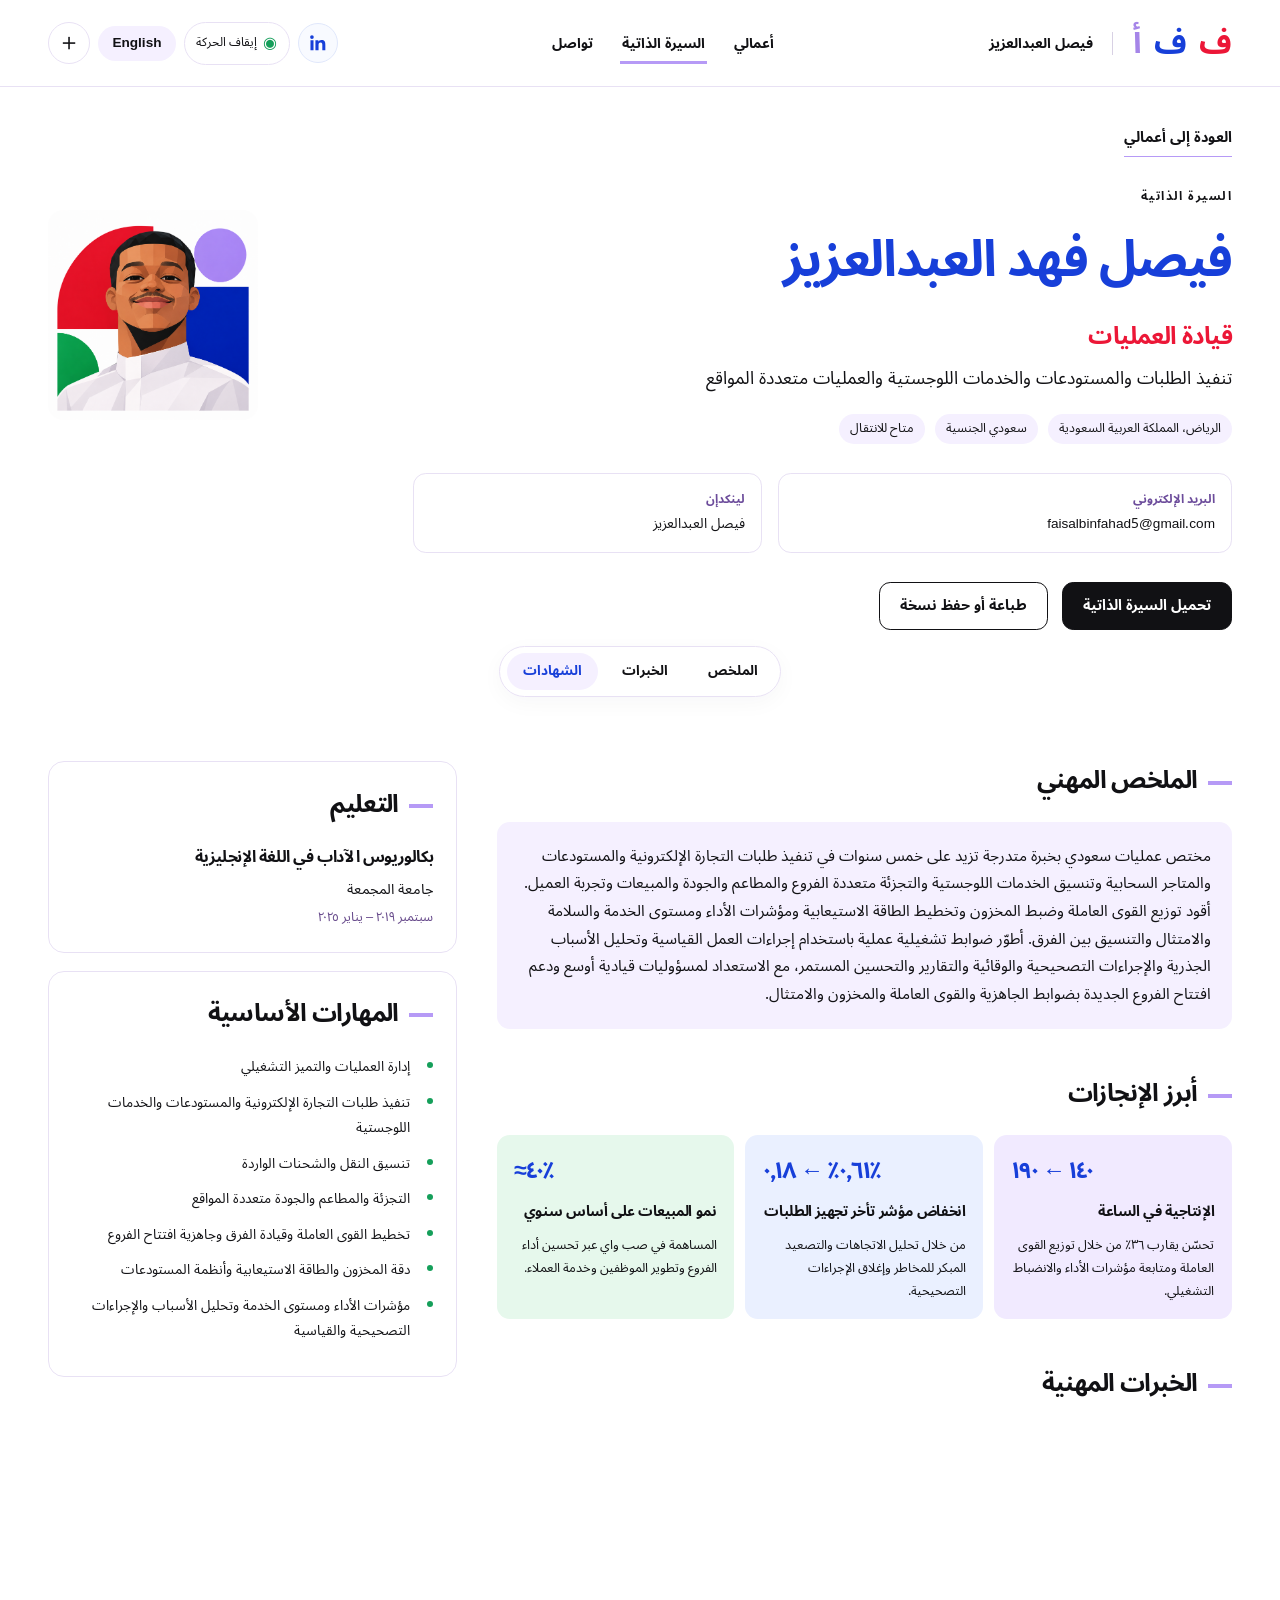
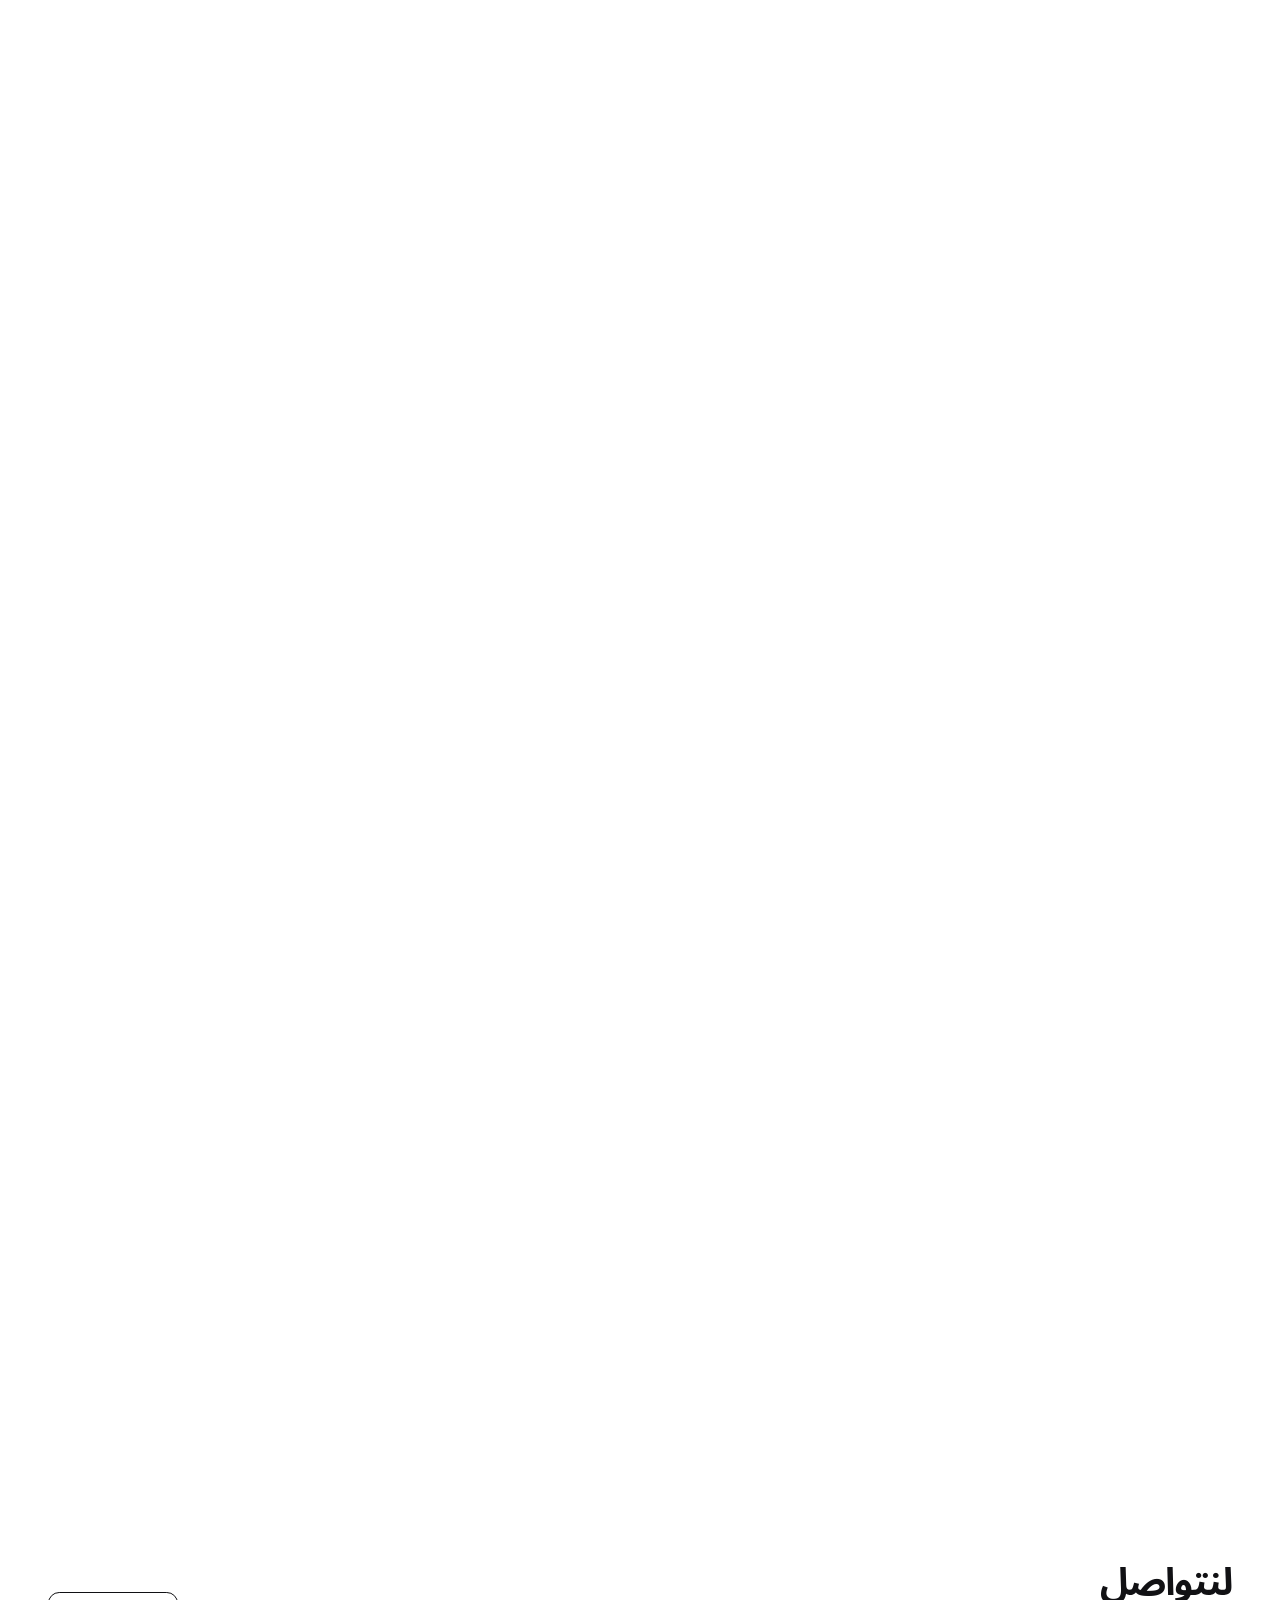
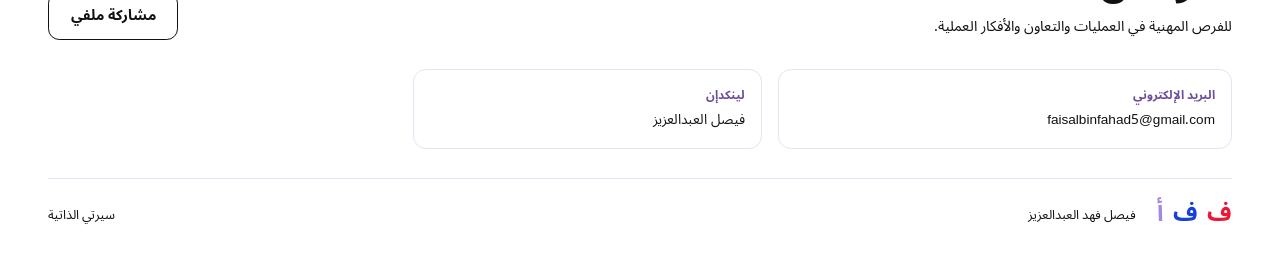
==== commit e4ac747f: "Refine career journey and add compact employer logos Add compact Salasa and Subway marks to professi" ====
--- a/cv-ar.html
+++ b/cv-ar.html
@@ -1,4 +1,4 @@
-<!doctype html><html lang="ar" dir="rtl"><head><meta charset="utf-8"><meta name="viewport" content="width=device-width,initial-scale=1"><meta name="theme-color" content="#ffffff"><meta name="description" content="أقود العمليات، أحلل التفاصيل، وأبني الحلول. — تنفيذ الطلبات والمستودعات والخدمات اللوجستية والعمليات متعددة المواقع"><title>فيصل فهد العبدالعزيز | السيرة الذاتية</title><link rel="icon" href="favicon.svg" type="image/svg+xml"><link rel="stylesheet" href="style.css?v=20261126b"><link rel="stylesheet" href="projects.css?v=20261126b"></head><body data-page="cv"><a class="skip-link" href="#main">انتقل إلى المحتوى</a><div class="reading-progress" aria-hidden="true"><span></span></div><header class="site-header"><a class="brand" href="ar.html"><span class="arabic-mark" aria-label="ف ف أ"><b>ف</b><b>ف</b><b>أ</b></span><span>فيصل العبدالعزيز</span></a><nav aria-label="التنقل الرئيسي"><a href="ar.html" >أعمالي</a><a href="cv-ar.html" aria-current=page>السيرة الذاتية</a><a href="#contact">تواصل</a></nav><div class="header-tools"><a class="linkedin-quick" href="https://www.linkedin.com/in/faisal-alabdulaziz-5491b7277" target="_blank" rel="noopener noreferrer" aria-label="حسابي على لينكدإن"><svg viewBox="0 0 24 24" aria-hidden="true" fill="currentColor"><path d="M5.4 7.5a2 2 0 1 0 0-4 2 2 0 0 0 0 4ZM3.8 9h3.3v11H3.8V9Zm5.4 0h3.2v1.5c.6-1 1.6-1.8 3.4-1.8 3.5 0 4.2 2.2 4.2 5.1V20h-3.3v-5.5c0-1.3 0-3-1.9-3s-2.2 1.4-2.2 2.9V20H9.2V9Z"/></svg></a><button class="motion-toggle" aria-pressed="false" data-motion><span aria-hidden="true">◉</span><span>إيقاف الحركة</span></button><a class="language-toggle" href="cv-en.html" lang="en" hreflang="en">English</a><button class="share-icon" data-share aria-label="مشاركة ملفي">＋</button></div></header><main id="main"><section class="container cv-hero"><a class="text-link" href="ar.html">العودة إلى أعمالي</a><div class="cv-intro"><div><p class="eyebrow">السيرة الذاتية</p><h1>فيصل فهد العبدالعزيز</h1><h2>قيادة العمليات</h2><p class="lead">تنفيذ الطلبات والمستودعات والخدمات اللوجستية والعمليات متعددة المواقع</p><div class="meta"><span>الرياض، المملكة العربية السعودية</span><span>سعودي الجنسية</span><span>متاح للانتقال</span></div></div><img src="portrait.png" alt="فيصل فهد العبدالعزيز" class="cv-avatar"></div><div class="contact-links"><a href="mailto:faisalbinfahad5@gmail.com"><small>البريد الإلكتروني</small><bdi>faisalbinfahad5@gmail.com</bdi></a><a href="https://www.linkedin.com/in/faisal-alabdulaziz-5491b7277" target="_blank" rel="noopener noreferrer"><small>لينكدإن</small>فيصل العبدالعزيز</a></div><div class="actions"><a class="button primary" href="Faisal_Alabdulaziz_Resume.pdf" download>تحميل السيرة الذاتية</a><button class="button" data-print>طباعة أو حفظ نسخة</button></div></section>
-<nav class="cv-jump" aria-label="أقسام السيرة الذاتية"><a href="#summary">الملخص</a><a href="#experience">الخبرات</a><a href="#certifications">الشهادات</a></nav><div class="container cv-layout"><div class="cv-main"><section class="cv-section" id="summary"><h2>الملخص المهني</h2><p class="summary">مختص عمليات سعودي بخبرة متدرجة تزيد على خمس سنوات في تنفيذ طلبات التجارة الإلكترونية والمستودعات والمتاجر السحابية وتنسيق الخدمات اللوجستية والتجزئة متعددة الفروع والمطاعم والجودة والمبيعات وتجربة العميل. أقود توزيع القوى العاملة وضبط المخزون وتخطيط الطاقة الاستيعابية ومؤشرات الأداء ومستوى الخدمة والسلامة والامتثال والتنسيق بين الفرق. أطوّر ضوابط تشغيلية عملية باستخدام إجراءات العمل القياسية وتحليل الأسباب الجذرية والإجراءات التصحيحية والوقائية والتقارير والتحسين المستمر، مع الاستعداد لمسؤوليات قيادية أوسع ودعم افتتاح الفروع الجديدة بضوابط الجاهزية والقوى العاملة والمخزون والامتثال.</p></section><section class="cv-section"><h2>أبرز الإنجازات</h2><div class="impact-grid"><article class="impact tone-0"><strong dir="ltr">١٤٠ ← ١٩٠</strong><h3>الإنتاجية في الساعة</h3><p>تحسّن يقارب ٣٦٪ من خلال توزيع القوى العاملة ومتابعة مؤشرات الأداء والانضباط التشغيلي.</p></article><article class="impact tone-1"><strong dir="ltr">٠٫٦١٪ ← ٠٫١٨٪</strong><h3>انخفاض مؤشر تأخر تجهيز الطلبات</h3><p>من خلال تحليل الاتجاهات والتصعيد المبكر للمخاطر وإغلاق الإجراءات التصحيحية.</p></article><article class="impact tone-2"><strong dir="ltr">≈٤٠٪</strong><h3>نمو المبيعات على أساس سنوي</h3><p>المساهمة في صب واي عبر تحسين أداء الفروع وتطوير الموظفين وخدمة العملاء.</p></article></div></section><section class="cv-section" id="experience"><h2>الخبرات المهنية</h2><article class="experience"><div class="job-title"><h3>مشرف عمليات</h3><span class="date">أكتوبر ٢٠٢٥ – حتى الآن</span></div><p class="employer">سلاسة · متجر أمازون السحابي — QRB7</p><ul class="bullets"><li>الإشراف على عمليات الاستلام والصادر والمخزون وتنفيذ الطلبات والتجهيز وإدارة الورديات في بيئة التجارة الإلكترونية.</li><li>توزيع القوى العاملة، وتسليم الورديات، ومتابعة الأداء، والتدريب والتدريب المتبادل في العمليات الجافة والمبردة والمجمدة.</li><li>متابعة مؤشرات الأداء واتفاقيات مستوى الخدمة والإنتاجية والجودة والسلامة والامتثال، وتنسيق الأولويات مع الأطراف المعنية.</li><li>إدارة الطاقة الاستيعابية واستغلال المساحة وقيود الاستلام وتدفق المنتجات والتصعيدات لحماية استمرارية الخدمة وتوافر المخزون.</li><li>تنسيق مواعيد شركات النقل ووصول شحنات مراكز التوريد بما يتوافق مع قدرة الاستلام ويقلل الازدحام.</li><li>ضبط دقة المخزون بالمطابقة والجرد الدوري ومراجعة مواقع التخزين وتتبع الصلاحية والتحقيق في الفروقات ومتابعة التصحيح.</li><li>إعداد التقارير وتحليل الاتجاهات ومعالجة إخفاقات الإجراءات من خلال تحليل الأسباب الجذرية والإجراءات التصحيحية والوقائية.</li><li>تطوير وتنظيم إجراءات العمل القياسية للاستلام والصادر والمخزون وتنفيذ الطلبات وصحة الغذاء والحرارة والمعدات والسلامة والورديات.</li><li>المحافظة على معايير صحة الغذاء ودرجات الحرارة والمعدات والسلامة والجودة في مناطق التخزين.</li><li>استخدام إكسل والجداول المحورية وباور كويري ولوحات الأداء وأنظمة المستودعات ومسارات أنظمة موارد المؤسسة لتحسين الرؤية التشغيلية.</li><li>التنسيق مع أمازون وإدارة سلاسة وقادة الفرق والمخزون والجودة والاستلام والصادر وفرق التوصيل لإغلاق الإجراءات.</li></ul></article><article class="experience subway"><h3>مسيرة وظيفية متدرجة في صب واي</h3><p class="date employment-period">يونيو ٢٠٢١ – سبتمبر ٢٠٢٥ · إجمالي فترة العمل</p><div class="sub-role"><h4>مدير منطقة ومحلل جودة</h4><p class="date">آخر منصب ضمن المسار الوظيفي في صب واي</p><ul class="bullets"><li>إدارة عمليات المطاعم والتجزئة لعدة فروع، بما يشمل المبيعات وتجربة العميل وجودة الخدمة وأداء الموظفين والتدريب والتدقيق والامتثال.</li><li>مراجعة مؤشرات الفروع ومعايير التشغيل وسلامة الغذاء وضوابط الجودة واتجاهات الأداء، وتنسيق الإجراءات التصحيحية ومتابعتها.</li><li>تنفيذ زيارات وتدقيق للفروع ومراجعة الملاحظات ومتابعتها لتحسين اتساق التنفيذ.</li><li>قيادة التدريب والتطوير وتوحيد الإجراءات والتعاون بين الفرق.</li><li>الموازنة بين تجربة العميل والجودة والتكاليف والمخزون وأولويات التشغيل اليومية عبر الفروع.</li><li>استخدام أنظمة نقاط البيع وموارد المؤسسة لمتابعة المبيعات والمخزون والطلبات وتقارير الفروع.</li></ul></div><div class="sub-role"><h4>مدير فرع</h4><p class="date">يوليو ٢٠٢٢ – مارس ٢٠٢٤</p><ul class="bullets"><li>قيادة التشغيل اليومي والمبيعات وتوزيع القوى العاملة وخدمة العملاء والمخزون وسلامة الغذاء وضوابط التشغيل.</li><li>توزيع المهام وتوجيه الموظفين وحل مشكلات العملاء والتشغيل والمحافظة على الالتزام بالإجراءات.</li></ul></div><div class="sub-role"><h4>كاشير وخدمة عملاء</h4><p class="date">يونيو ٢٠٢١ – يوليو ٢٠٢٢</p><ul class="bullets"><li>تقديم خدمة العملاء واستقبال الطلبات والتعامل مع النقد وحل المشكلات والمحافظة على دقة العمليات اليومية.</li></ul></div></article></section></div><aside class="cv-sidebar"><section class="info-box"><h2>التعليم</h2><h3>بكالوريوس الآداب في اللغة الإنجليزية</h3><p>جامعة المجمعة</p><span class="date">سبتمبر ٢٠١٩ – يناير ٢٠٢٥</span></section><section class="info-box"><h2>المهارات الأساسية</h2><ul class="bullets"><li>إدارة العمليات والتميز التشغيلي</li><li>تنفيذ طلبات التجارة الإلكترونية والمستودعات والخدمات اللوجستية</li><li>تنسيق النقل والشحنات الواردة</li><li>التجزئة والمطاعم والجودة متعددة المواقع</li><li>تخطيط القوى العاملة وقيادة الفرق وجاهزية افتتاح الفروع</li><li>دقة المخزون والطاقة الاستيعابية وأنظمة المستودعات</li><li>مؤشرات الأداء ومستوى الخدمة وتحليل الأسباب والإجراءات التصحيحية والقياسية</li></ul></section><section class="info-box"><h2>القدرات الرقمية والتحليلية</h2><p>مايكروسوفت إكسل والجداول المحورية وباور كويري ولوحات مؤشرات الأداء والتقارير التشغيلية وتحليل الأداء وأنظمة المستودعات وموارد المؤسسة ونقاط البيع، وتنسيق العمل باستخدام كليك أب.</p><h3>التطوير المهني وقدرات المشاريع</h3><p>تحليل الإجراءات بمساعدة الذكاء الاصطناعي، وتصميم التعليمات ومسارات العمل، واختبار سيناريوهات الوكلاء الذكيين.</p></section><section class="info-box" id="certifications"><h2>الشهادات والتطوير المهني</h2><ol class="certifications"><li>الشهادة المهنية في إدارة العمليات | معهد جاك ويلش للإدارة</li><li>أسس التميز التشغيلي</li><li>استراتيجية العمليات للأعمال</li><li>أسس إدارة العمليات</li><li>تحسين إجراءات العمل</li><li>أسس إدارة الجودة</li><li>أسس سلاسل الإمداد</li><li>إتقان مايكروسوفت إكسل</li><li>إتقان ذكاء الأعمال باستخدام داكس وباور بي آي وإكسل | مايكروسوفت برس</li></ol></section><section class="info-box"><h2>اللغات</h2><p class="language-line">العربية · اللغة الأم</p><p class="language-line">الإنجليزية · كفاءة مهنية في العمل</p></section></aside></div></main><footer class="container section contact" id="contact"><div class="section-heading"><div><h2>لنتواصل</h2><p>للفرص المهنية في العمليات والتعاون والأفكار العملية.</p></div><button class="button" data-share>مشاركة ملفي</button></div><div class="contact-links"><a href="mailto:faisalbinfahad5@gmail.com"><small>البريد الإلكتروني</small><bdi>faisalbinfahad5@gmail.com</bdi></a><a href="https://www.linkedin.com/in/faisal-alabdulaziz-5491b7277" target="_blank" rel="noopener noreferrer"><small>لينكدإن</small>فيصل العبدالعزيز</a></div><div class="footer-line"><span class="arabic-mark" aria-label="ف ف أ"><b>ف</b><b>ف</b><b>أ</b></span><span>فيصل فهد العبدالعزيز</span><a href="cv-ar.html">سيرتي الذاتية</a></div></footer>
+<!doctype html><html lang="ar" dir="rtl"><head><meta charset="utf-8"><meta name="viewport" content="width=device-width,initial-scale=1"><meta name="theme-color" content="#ffffff"><meta name="description" content="أقود العمليات، أحلل التفاصيل، وأبني الحلول. — تنفيذ الطلبات والمستودعات والخدمات اللوجستية والعمليات متعددة المواقع"><title>فيصل فهد العبدالعزيز | السيرة الذاتية</title><link rel="icon" href="favicon.svg" type="image/svg+xml"><link rel="stylesheet" href="style.css?v=20261126b"><link rel="stylesheet" href="projects.css?v=20261126b"><link rel="stylesheet" href="career.css?v=20261126c"></head><body data-page="cv"><a class="skip-link" href="#main">انتقل إلى المحتوى</a><div class="reading-progress" aria-hidden="true"><span></span></div><header class="site-header"><a class="brand" href="ar.html"><span class="arabic-mark" aria-label="ف ف أ"><b>ف</b><b>ف</b><b>أ</b></span><span>فيصل العبدالعزيز</span></a><nav aria-label="التنقل الرئيسي"><a href="ar.html" >أعمالي</a><a href="cv-ar.html" aria-current=page>السيرة الذاتية</a><a href="#contact">تواصل</a></nav><div class="header-tools"><a class="linkedin-quick" href="https://www.linkedin.com/in/faisal-alabdulaziz-5491b7277" target="_blank" rel="noopener noreferrer" aria-label="حسابي على لينكدإن"><svg viewBox="0 0 24 24" aria-hidden="true" fill="currentColor"><path d="M5.4 7.5a2 2 0 1 0 0-4 2 2 0 0 0 0 4ZM3.8 9h3.3v11H3.8V9Zm5.4 0h3.2v1.5c.6-1 1.6-1.8 3.4-1.8 3.5 0 4.2 2.2 4.2 5.1V20h-3.3v-5.5c0-1.3 0-3-1.9-3s-2.2 1.4-2.2 2.9V20H9.2V9Z"/></svg></a><button class="motion-toggle" aria-pressed="false" data-motion><span aria-hidden="true">◉</span><span>إيقاف الحركة</span></button><a class="language-toggle" href="cv-en.html" lang="en" hreflang="en">English</a><button class="share-icon" data-share aria-label="مشاركة ملفي">＋</button></div></header><main id="main"><section class="container cv-hero"><a class="text-link" href="ar.html">العودة إلى أعمالي</a><div class="cv-intro"><div><p class="eyebrow">السيرة الذاتية</p><h1>فيصل فهد العبدالعزيز</h1><h2>قيادة العمليات</h2><p class="lead">تنفيذ الطلبات والمستودعات والخدمات اللوجستية والعمليات متعددة المواقع</p><div class="meta"><span>الرياض، المملكة العربية السعودية</span><span>سعودي الجنسية</span><span>متاح للانتقال</span></div></div><img src="portrait.png" alt="فيصل فهد العبدالعزيز" class="cv-avatar"></div><div class="contact-links"><a href="mailto:faisalbinfahad5@gmail.com"><small>البريد الإلكتروني</small><bdi>faisalbinfahad5@gmail.com</bdi></a><a href="https://www.linkedin.com/in/faisal-alabdulaziz-5491b7277" target="_blank" rel="noopener noreferrer"><small>لينكدإن</small>فيصل العبدالعزيز</a></div><div class="actions"><a class="button primary" href="Faisal_Alabdulaziz_Resume.pdf" download>تحميل السيرة الذاتية</a><button class="button" data-print>طباعة أو حفظ نسخة</button></div></section>
+<nav class="cv-jump" aria-label="أقسام السيرة الذاتية"><a href="#summary">الملخص</a><a href="#experience">الخبرات</a><a href="#certifications">الشهادات</a></nav><div class="container cv-layout"><div class="cv-main"><section class="cv-section" id="summary"><h2>الملخص المهني</h2><p class="summary">مختص عمليات سعودي بخبرة متدرجة تزيد على خمس سنوات في تنفيذ طلبات التجارة الإلكترونية والمستودعات والمتاجر السحابية وتنسيق الخدمات اللوجستية والتجزئة متعددة الفروع والمطاعم والجودة والمبيعات وتجربة العميل. أقود توزيع القوى العاملة وضبط المخزون وتخطيط الطاقة الاستيعابية ومؤشرات الأداء ومستوى الخدمة والسلامة والامتثال والتنسيق بين الفرق. أطوّر ضوابط تشغيلية عملية باستخدام إجراءات العمل القياسية وتحليل الأسباب الجذرية والإجراءات التصحيحية والوقائية والتقارير والتحسين المستمر، مع الاستعداد لمسؤوليات قيادية أوسع ودعم افتتاح الفروع الجديدة بضوابط الجاهزية والقوى العاملة والمخزون والامتثال.</p></section><section class="cv-section"><h2>أبرز الإنجازات</h2><div class="impact-grid"><article class="impact tone-0"><strong dir="ltr">١٤٠ ← ١٩٠</strong><h3>الإنتاجية في الساعة</h3><p>تحسّن يقارب ٣٦٪ من خلال توزيع القوى العاملة ومتابعة مؤشرات الأداء والانضباط التشغيلي.</p></article><article class="impact tone-1"><strong dir="ltr">٠٫٦١٪ ← ٠٫١٨٪</strong><h3>انخفاض مؤشر تأخر تجهيز الطلبات</h3><p>من خلال تحليل الاتجاهات والتصعيد المبكر للمخاطر وإغلاق الإجراءات التصحيحية.</p></article><article class="impact tone-2"><strong dir="ltr">≈٤٠٪</strong><h3>نمو المبيعات على أساس سنوي</h3><p>المساهمة في صب واي عبر تحسين أداء الفروع وتطوير الموظفين وخدمة العملاء.</p></article></div></section><section class="cv-section" id="experience"><h2>الخبرات المهنية</h2><article class="experience"><div class="experience-brand"><span class="employer-logo salasa"><img src="salasa-logo.svg" alt="سلاسة" width="112" height="48" loading="lazy"></span><span>العمليات وتنفيذ الطلبات</span></div><div class="job-title"><h3>مشرف عمليات</h3><span class="date">أكتوبر ٢٠٢٥ – حتى الآن</span></div><p class="employer">سلاسة · متجر أمازون السحابي — QRB7</p><ul class="bullets"><li>الإشراف على عمليات الاستلام والصادر والمخزون وتنفيذ الطلبات والتجهيز وإدارة الورديات في بيئة التجارة الإلكترونية.</li><li>توزيع القوى العاملة، وتسليم الورديات، ومتابعة الأداء، والتدريب والتدريب المتبادل في العمليات الجافة والمبردة والمجمدة.</li><li>متابعة مؤشرات الأداء واتفاقيات مستوى الخدمة والإنتاجية والجودة والسلامة والامتثال، وتنسيق الأولويات مع الأطراف المعنية.</li><li>إدارة الطاقة الاستيعابية واستغلال المساحة وقيود الاستلام وتدفق المنتجات والتصعيدات لحماية استمرارية الخدمة وتوافر المخزون.</li><li>تنسيق مواعيد شركات النقل ووصول شحنات مراكز التوريد بما يتوافق مع قدرة الاستلام ويقلل الازدحام.</li><li>ضبط دقة المخزون بالمطابقة والجرد الدوري ومراجعة مواقع التخزين وتتبع الصلاحية والتحقيق في الفروقات ومتابعة التصحيح.</li><li>إعداد التقارير وتحليل الاتجاهات ومعالجة إخفاقات الإجراءات من خلال تحليل الأسباب الجذرية والإجراءات التصحيحية والوقائية.</li><li>تطوير وتنظيم إجراءات العمل القياسية للاستلام والصادر والمخزون وتنفيذ الطلبات وصحة الغذاء والحرارة والمعدات والسلامة والورديات.</li><li>المحافظة على معايير صحة الغذاء ودرجات الحرارة والمعدات والسلامة والجودة في مناطق التخزين.</li><li>استخدام إكسل والجداول المحورية وباور كويري ولوحات الأداء وأنظمة المستودعات ومسارات أنظمة موارد المؤسسة لتحسين الرؤية التشغيلية.</li><li>التنسيق مع أمازون وإدارة سلاسة وقادة الفرق والمخزون والجودة والاستلام والصادر وفرق التوصيل لإغلاق الإجراءات.</li></ul></article><article class="experience subway"><div class="experience-brand"><span class="employer-logo subway"><img src="subway-logo.png" alt="صب واي" width="124" height="25" loading="lazy"></span><span>عمليات الفروع والجودة</span></div><h3>مسيرة وظيفية متدرجة في صب واي</h3><p class="date employment-period">يونيو ٢٠٢١ – سبتمبر ٢٠٢٥ · إجمالي فترة العمل</p><div class="sub-role"><h4>مدير منطقة ومحلل جودة</h4><p class="date">آخر منصب ضمن المسار الوظيفي في صب واي</p><ul class="bullets"><li>إدارة عمليات المطاعم والتجزئة لعدة فروع، بما يشمل المبيعات وتجربة العميل وجودة الخدمة وأداء الموظفين والتدريب والتدقيق والامتثال.</li><li>مراجعة مؤشرات الفروع ومعايير التشغيل وسلامة الغذاء وضوابط الجودة واتجاهات الأداء، وتنسيق الإجراءات التصحيحية ومتابعتها.</li><li>تنفيذ زيارات وتدقيق للفروع ومراجعة الملاحظات ومتابعتها لتحسين اتساق التنفيذ.</li><li>قيادة التدريب والتطوير وتوحيد الإجراءات والتعاون بين الفرق.</li><li>الموازنة بين تجربة العميل والجودة والتكاليف والمخزون وأولويات التشغيل اليومية عبر الفروع.</li><li>استخدام أنظمة نقاط البيع وموارد المؤسسة لمتابعة المبيعات والمخزون والطلبات وتقارير الفروع.</li></ul></div><div class="sub-role"><h4>مدير فرع</h4><p class="date">يوليو ٢٠٢٢ – مارس ٢٠٢٤</p><ul class="bullets"><li>قيادة التشغيل اليومي والمبيعات وتوزيع القوى العاملة وخدمة العملاء والمخزون وسلامة الغذاء وضوابط التشغيل.</li><li>توزيع المهام وتوجيه الموظفين وحل مشكلات العملاء والتشغيل والمحافظة على الالتزام بالإجراءات.</li></ul></div><div class="sub-role"><h4>كاشير وخدمة عملاء</h4><p class="date">يونيو ٢٠٢١ – يوليو ٢٠٢٢</p><ul class="bullets"><li>تقديم خدمة العملاء واستقبال الطلبات والتعامل مع النقد وحل المشكلات والمحافظة على دقة العمليات اليومية.</li></ul></div></article></section></div><aside class="cv-sidebar"><section class="info-box"><h2>التعليم</h2><h3>بكالوريوس الآداب في اللغة الإنجليزية</h3><p>جامعة المجمعة</p><span class="date">سبتمبر ٢٠١٩ – يناير ٢٠٢٥</span></section><section class="info-box"><h2>المهارات الأساسية</h2><ul class="bullets"><li>إدارة العمليات والتميز التشغيلي</li><li>تنفيذ طلبات التجارة الإلكترونية والمستودعات والخدمات اللوجستية</li><li>تنسيق النقل والشحنات الواردة</li><li>التجزئة والمطاعم والجودة متعددة المواقع</li><li>تخطيط القوى العاملة وقيادة الفرق وجاهزية افتتاح الفروع</li><li>دقة المخزون والطاقة الاستيعابية وأنظمة المستودعات</li><li>مؤشرات الأداء ومستوى الخدمة وتحليل الأسباب والإجراءات التصحيحية والقياسية</li></ul></section><section class="info-box"><h2>القدرات الرقمية والتحليلية</h2><p>مايكروسوفت إكسل والجداول المحورية وباور كويري ولوحات مؤشرات الأداء والتقارير التشغيلية وتحليل الأداء وأنظمة المستودعات وموارد المؤسسة ونقاط البيع، وتنسيق العمل باستخدام كليك أب.</p><h3>التطوير المهني وقدرات المشاريع</h3><p>تحليل الإجراءات بمساعدة الذكاء الاصطناعي، وتصميم التعليمات ومسارات العمل، واختبار سيناريوهات الوكلاء الذكيين.</p></section><section class="info-box" id="certifications"><h2>الشهادات والتطوير المهني</h2><ol class="certifications"><li>الشهادة المهنية في إدارة العمليات | معهد جاك ويلش للإدارة</li><li>أسس التميز التشغيلي</li><li>استراتيجية العمليات للأعمال</li><li>أسس إدارة العمليات</li><li>تحسين إجراءات العمل</li><li>أسس إدارة الجودة</li><li>أسس سلاسل الإمداد</li><li>إتقان مايكروسوفت إكسل</li><li>إتقان ذكاء الأعمال باستخدام داكس وباور بي آي وإكسل | مايكروسوفت برس</li></ol></section><section class="info-box"><h2>اللغات</h2><p class="language-line">العربية · اللغة الأم</p><p class="language-line">الإنجليزية · كفاءة مهنية في العمل</p></section></aside></div></main><footer class="container section contact" id="contact"><div class="section-heading"><div><h2>لنتواصل</h2><p>للفرص المهنية في العمليات والتعاون والأفكار العملية.</p></div><button class="button" data-share>مشاركة ملفي</button></div><div class="contact-links"><a href="mailto:faisalbinfahad5@gmail.com"><small>البريد الإلكتروني</small><bdi>faisalbinfahad5@gmail.com</bdi></a><a href="https://www.linkedin.com/in/faisal-alabdulaziz-5491b7277" target="_blank" rel="noopener noreferrer"><small>لينكدإن</small>فيصل العبدالعزيز</a></div><div class="footer-line"><span class="arabic-mark" aria-label="ف ف أ"><b>ف</b><b>ف</b><b>أ</b></span><span>فيصل فهد العبدالعزيز</span><a href="cv-ar.html">سيرتي الذاتية</a></div></footer>
 <dialog id="project-dialog"><button class="dialog-close" data-close aria-label="إغلاق">×</button><div id="project-content"></div></dialog>
-<dialog id="share-dialog"><button class="dialog-close" data-close aria-label="إغلاق">×</button><h2>بداية تواصل جديد</h2><p>امسح الرمز لفتح ملف أعمالي، أو انسخ الرابط.</p><div id="qr-container"></div><p id="share-status" aria-live="polite"></p><input id="share-url" readonly aria-label="رابط ملف الأعمال" dir="ltr"><div class="share-actions"><button class="button primary" id="copy-link">نسخ الرابط</button><button class="button" id="native-share">مشاركة</button><a class="button" id="download-qr" href="Faisal_Portfolio_QR_ar.png" download>تحميل الرمز</a><a class="button" href="Faisal_Alabdulaziz.vcf" download>حفظ جهة الاتصال</a></div><p class="wallet-note">تحتاج سامسونج وليت إلى بطاقة متوافقة. هذا الرمز يفتح الموقع؛ إضافة بطاقة المحفظة لم تُجهّز بعد.</p></dialog><script id="site-data" type="application/json">{"projects": [["مُعين", "التحليلات التشغيلية", "تحليل بيانات تأخر تجهيز الطلبات وإعداد تقارير الأسباب والإجراءات التشغيلية.", "المراجعة اليدوية تحتاج وقتًا وتزيد صعوبة توحيد التقارير.", "مسار لرفع الملفات ومراجعة التأخير وتحديد الأسباب وتجهيز التقارير.", "رؤية أوضح للأداء ومسار مراجعة قابل للتكرار."], ["مرّر", "تخطيط الورديات والعمليات", "جمع تخطيط الورديات والمتابعة التشغيلية اليومية في واجهة واحدة.", "قد تتشتت معلومات الورديات والمتابعة التشغيلية بين مصادر مختلفة.", "مساحة منظمة لتخطيط الورديات والمعلومات التشغيلية.", "وضوح أكبر لتغطية الفريق والأولويات اليومية."], ["فصل", "إثباتات الطلبات", "تنظيم الشكاوى والإثباتات المرتبطة بالطلبات والأصناف.", "تحتاج شكاوى الطلبات إلى إثباتات واضحة ومتابعة منظمة.", "ربط معلومات الطلب والصنف بالإثباتات وحالة المراجعة.", "تسهيل مراجعة كل حالة والاحتفاظ بسجل منظم للمتابعة."]], "close": "إغلاق", "pnote": "نبذة عن المشروع. الواجهات المعروضة توضيحية؛ السجلات التشغيلية الخاصة غير منشورة.", "illustration": "واجهة توضيحية · بيانات تجريبية", "problem": "التحدي", "action": "الحل", "result": "القيمة", "copy": "نسخ الرابط", "copied": "تم نسخ الرابط", "copyfail": "انسخ هذا الرابط يدويًا", "wallet": "تحتاج سامسونج وليت إلى بطاقة متوافقة. هذا الرمز يفتح الموقع؛ إضافة بطاقة المحفظة لم تُجهّز بعد.", "unpublished": "يظهر رمز المشاركة الدائم بعد نشر الموقع. يمكنك حفظ جهة الاتصال الآن.", "sharetext": "امسح الرمز لفتح ملف أعمالي، أو انسخ الرابط.", "states": ["أرحّب", "أفكّر", "أشرح"], "tag": "أقود العمليات، أحلل التفاصيل، وأبني الحلول.", "lang": "ar"}</script><script src="qrcode.js" defer></script><script src="app.js?v=20261126b" defer></script><button class="back-top" aria-label="العودة للأعلى" data-top>↑</button></body></html>+<dialog id="share-dialog"><button class="dialog-close" data-close aria-label="إغلاق">×</button><h2>بداية تواصل جديد</h2><p>امسح الرمز لفتح ملف أعمالي، أو انسخ الرابط.</p><div id="qr-container"></div><p id="share-status" aria-live="polite"></p><input id="share-url" readonly aria-label="رابط ملف الأعمال" dir="ltr"><div class="share-actions"><button class="button primary" id="copy-link">نسخ الرابط</button><button class="button" id="native-share">مشاركة</button><a class="button" id="download-qr" href="Faisal_Portfolio_QR_ar.png" download>تحميل الرمز</a><a class="button" href="Faisal_Alabdulaziz.vcf" download>حفظ جهة الاتصال</a></div><p class="wallet-note">تحتاج سامسونج وليت إلى بطاقة متوافقة. هذا الرمز يفتح الموقع؛ إضافة بطاقة المحفظة لم تُجهّز بعد.</p></dialog><script id="site-data" type="application/json">{"projects": [["مُعين", "التحليلات التشغيلية", "تحليل بيانات تأخر تجهيز الطلبات وإعداد تقارير الأسباب والإجراءات التشغيلية.", "المراجعة اليدوية تحتاج وقتًا وتزيد صعوبة توحيد التقارير.", "مسار لرفع الملفات ومراجعة التأخير وتحديد الأسباب وتجهيز التقارير.", "رؤية أوضح للأداء ومسار مراجعة قابل للتكرار."], ["مرّر", "تخطيط الورديات والعمليات", "جمع تخطيط الورديات والمتابعة التشغيلية اليومية في واجهة واحدة.", "قد تتشتت معلومات الورديات والمتابعة التشغيلية بين مصادر مختلفة.", "مساحة منظمة لتخطيط الورديات والمعلومات التشغيلية.", "وضوح أكبر لتغطية الفريق والأولويات اليومية."], ["فصل", "إثباتات الطلبات", "تنظيم الشكاوى والإثباتات المرتبطة بالطلبات والأصناف.", "تحتاج شكاوى الطلبات إلى إثباتات واضحة ومتابعة منظمة.", "ربط معلومات الطلب والصنف بالإثباتات وحالة المراجعة.", "تسهيل مراجعة كل حالة والاحتفاظ بسجل منظم للمتابعة."]], "close": "إغلاق", "pnote": "نبذة عن المشروع. الواجهات المعروضة توضيحية؛ السجلات التشغيلية الخاصة غير منشورة.", "illustration": "واجهة توضيحية · بيانات تجريبية", "problem": "التحدي", "action": "الحل", "result": "القيمة", "copy": "نسخ الرابط", "copied": "تم نسخ الرابط", "copyfail": "انسخ هذا الرابط يدويًا", "wallet": "تحتاج سامسونج وليت إلى بطاقة متوافقة. هذا الرمز يفتح الموقع؛ إضافة بطاقة المحفظة لم تُجهّز بعد.", "unpublished": "يظهر رمز المشاركة الدائم بعد نشر الموقع. يمكنك حفظ جهة الاتصال الآن.", "sharetext": "امسح الرمز لفتح ملف أعمالي، أو انسخ الرابط.", "states": ["أرحّب", "أفكّر", "أشرح"], "tag": "أقود العمليات، أحلل التفاصيل، وأبني الحلول.", "lang": "ar"}</script><script src="qrcode.js" defer></script><script src="app.js?v=20261126c" defer></script><button class="back-top" aria-label="العودة للأعلى" data-top>↑</button></body></html>
--- a/career.css
+++ b/career.css
@@ -0,0 +1,15 @@
+/* Career identity: the personal palette remains primary; logos identify employers. */
+.employer-logo{display:inline-flex;align-items:center;justify-content:center;flex-shrink:0;border:1px solid #e6e0ee;border-radius:.7rem;min-height:58px;padding:.5rem .9rem;background:white}.employer-logo img{object-fit:contain;max-width:100%;height:auto}.employer-logo.salasa{background:#173e2f;border-color:#173e2f;min-width:144px}.employer-logo.salasa img{width:112px;height:48px}.employer-logo.subway img{width:124px;max-height:40px}.career-employers{display:flex;align-items:center;gap:.7rem;flex-wrap:wrap;margin-block:1.3rem}.journey{display:grid;grid-template-columns:.95fr 1.3fr;align-items:center;gap:3.5rem;border-block:1px solid var(--line);padding-block:2.8rem}.journey-summary .section-heading{display:block;margin:0}.journey-summary .section-heading h2{font-size:clamp(1.6rem,2.5vw,2.4rem);margin-bottom:.8rem}.journey-summary .section-heading p{font-size:1rem;max-width:40rem}.journey-summary>.text-link{margin-top:0;font-size:.9rem;padding-bottom:.3rem;border-color:var(--lavender)}.journey-interaction{min-width:0}.journey-track{display:grid;grid-template-columns:repeat(3,minmax(0,1fr));gap:.7rem;padding:0;margin:0}.journey-track:before,.journey-track button:after{display:none}.journey-track button{display:flex;flex-direction:column;align-items:center;justify-content:flex-start;text-align:center;min-height:156px;gap:.6rem;padding:1.2rem .6rem;border:1px solid #e7dff5;border-radius:.85rem;background:white;font-size:1rem;color:var(--ink);transition:background .2s,box-shadow .2s,transform .2s}.journey-track button:hover{background:#faf7ff;transform:translateY(-3px)}.journey-track button[aria-pressed=true]{background:#f3edff;border-color:#b69af6;box-shadow:inset 0 -3px 0 var(--lavender);color:var(--ink)}.journey-shape{display:block;width:28px;height:28px;flex-shrink:0;margin-bottom:.3rem;filter:drop-shadow(0 3px 4px #442f5b12);transition:transform .3s}.journey-track button[aria-pressed=true] .journey-shape{transform:scale(1.12)}.shape-0{background:var(--red);border-radius:50%}.shape-1{background:linear-gradient(135deg,#ccb7ff,#a581e8);border-radius:3px}.shape-2{background:var(--green);clip-path:polygon(50% 0,100% 100%,0 100%)}.journey-track strong{font-size:1rem;line-height:1.6}.journey-caption{font-size:.78rem;line-height:1.8;color:#655579;font-weight:400}.journey-detail-box{position:relative;background:#faf7ff;border:1px solid var(--line);border-radius:.85rem;padding:1.2rem 1.3rem;margin-top:1rem}.journey-detail-label{font-size:.78rem;font-weight:700;color:#73539d;display:block;margin-bottom:.35rem}.journey-detail{background:none;border:0;border-radius:0;padding:0;margin:0;font-size:.95rem;line-height:1.9;min-height:5.7em}.experience-brand{display:flex;align-items:center;gap:1rem;margin-bottom:1.3rem;flex-wrap:wrap}.experience-brand>span:last-child{font-size:.85rem;color:#5d477a;font-weight:700}.experience .job-title{align-items:center}.experience{padding-bottom:.5rem}.experience:before{top:1.5rem}.experience.subway>h3{color:var(--blue);font-size:1.5rem}.capability{background:linear-gradient(145deg,#f6f0ff,white);border-color:#e7dff5}.capability h3{line-height:1.65}.capability .geom{transition:transform .3s}.capability p{font-size:.92rem;line-height:1.9}.cv-jump{top:85px}
+@media(max-width:1000px){.journey{gap:2rem;grid-template-columns:1fr 1.25fr}.journey-caption{font-size:.75rem}.journey-track button{padding-inline:.4rem}.journey-track strong{font-size:.92rem}}
+@media(max-width:760px){.journey{grid-template-columns:1fr;gap:1.7rem}.journey-summary .section-heading h2{font-size:1.8rem}.journey-track button{min-height:145px}.journey-summary .section-heading p{font-size:.95rem}.career-employers{margin-block:1rem}.journey-track strong{font-size:1rem}}
+@media(max-width:650px){.journey{padding-block:2rem}.journey-track{padding:0;gap:.5rem}.journey-track button{padding:1rem .35rem;min-height:141px;gap:.5rem}.journey-track strong{font-size:.9rem}.journey-caption{font-size:.73rem}.journey-shape{width:24px;height:24px}.journey-detail-box{padding:1rem;margin-top:.8rem}.journey-detail{min-height:7.6em;font-size:.9rem}.journey-detail-label{font-size:.8rem}.employer-logo{min-height:52px;padding:.45rem .75rem}.employer-logo.salasa{min-width:132px}.employer-logo.salasa img{width:100px;height:43px}.employer-logo.subway img{width:111px}.experience-brand{gap:.6rem;margin-bottom:1rem;align-items:center}.experience-brand>span:last-child{font-size:.8rem;max-width:13rem}.experience .job-title{display:block}.job-title .date{margin-top:.6rem}.cv-jump{top:114px;max-width:calc(100% - 1.4rem)}.cv-jump a{padding:.4rem .7rem}.capabilities{grid-template-columns:repeat(2,minmax(0,1fr))}.capability{padding:1rem}.capability p{font-size:.87rem}.capability h3{font-size:1.05rem}}
+@media(max-width:360px){.journey-track strong{font-size:.8rem}.journey-caption{font-size:.68rem}.journey-track button{min-height:142px}.experience-brand>span:last-child{max-width:10rem}.cv-jump a{font-size:.75rem;padding-inline:.6rem}}
+@media(prefers-reduced-motion:reduce){.journey-track button:hover,.journey-track button[aria-pressed=true] .journey-shape{transform:none}}
+@media print{.experience-brand{margin-bottom:.5rem;gap:.5rem}.employer-logo{min-height:35px;padding:.2rem .4rem;print-color-adjust:exact;-webkit-print-color-adjust:exact}.employer-logo.salasa{min-width:100px}.employer-logo.salasa img{width:80px;height:34px}.employer-logo.subway img{width:85px}.experience:before{top:.7rem}.journey{display:block}.journey-track button{min-height:0}}
+.journey-track button>span{flex:none}.journey-track span:after,.journey-track button[aria-pressed=true]:after{display:none}.journey-shape{height:28px}.journey-caption{font-weight:400}.journey-track button>strong{flex:none}
+@media(max-width:650px){.journey-shape{height:24px}.journey-caption{font-size:.8rem}}
+.journey-track .journey-caption{font-size:.8rem;font-weight:400;line-height:1.8;color:#655579}.journey-track .journey-shape{font-size:0}
+@media(max-width:650px){.career-employers .employer-logo{min-width:120px;min-height:50px;padding:.35rem .55rem}.career-employers .employer-logo.salasa img{width:100px;height:42px}.career-employers .employer-logo.subway img{width:100px}.journey-track .journey-caption{font-size:.75rem}}
+/* Discreet employer marks: supporting labels, never hero elements. */
+.employer-logo,.career-employers .employer-logo{width:96px;height:40px;min-width:0;min-height:40px;padding:4px 8px;border:0;border-radius:5px;box-shadow:none;flex:0 0 96px}.employer-logo.salasa,.career-employers .employer-logo.salasa{min-width:0}.employer-logo.salasa img,.career-employers .employer-logo.salasa img{width:80px;height:32px}.employer-logo.subway{background:transparent}.employer-logo.subway img,.career-employers .employer-logo.subway img{width:80px;height:auto;max-height:26px}.career-employers{gap:.65rem;margin-block:1rem}.experience-brand{gap:.7rem;margin-bottom:1rem}.experience-brand>span:last-child{font-size:.8rem}
+@media print{.employer-logo,.career-employers .employer-logo{width:80px;height:34px;min-height:34px;flex-basis:80px}.employer-logo.salasa img{width:64px;height:27px}.employer-logo.subway img{width:64px}}
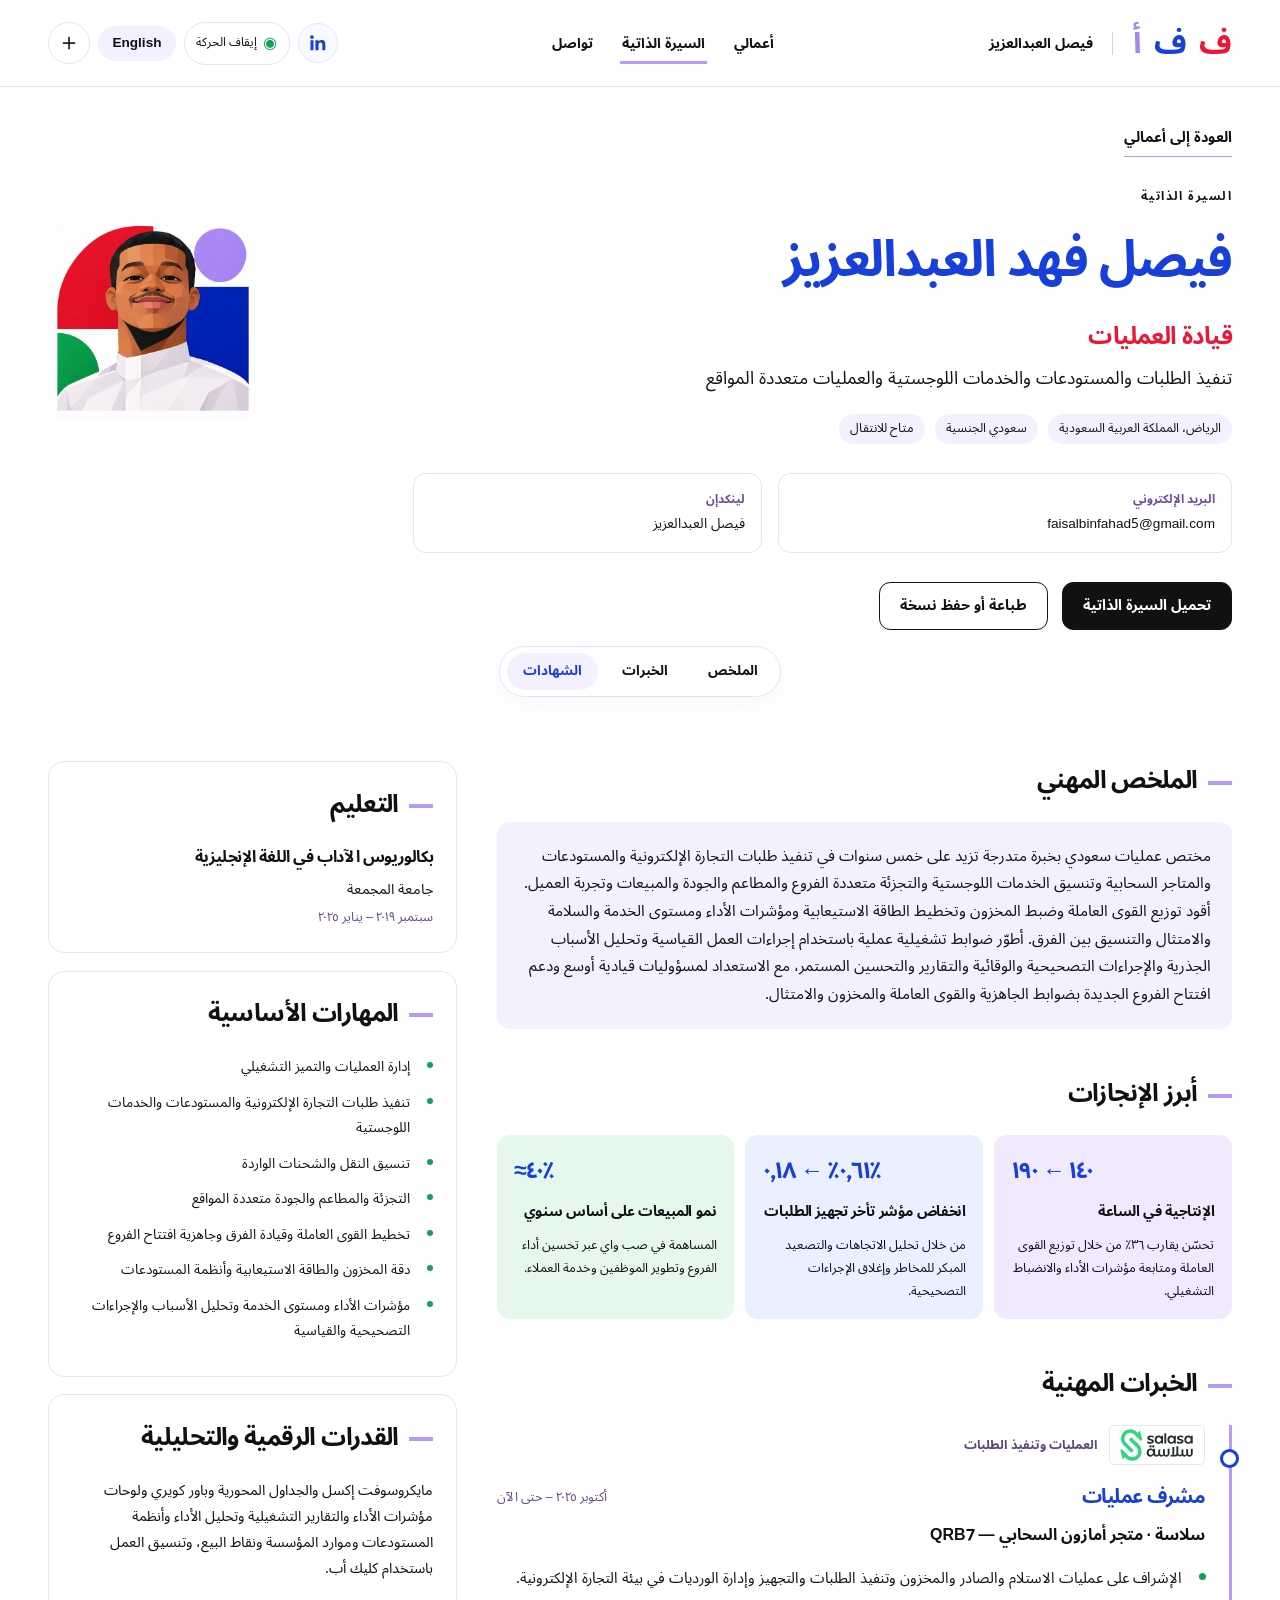
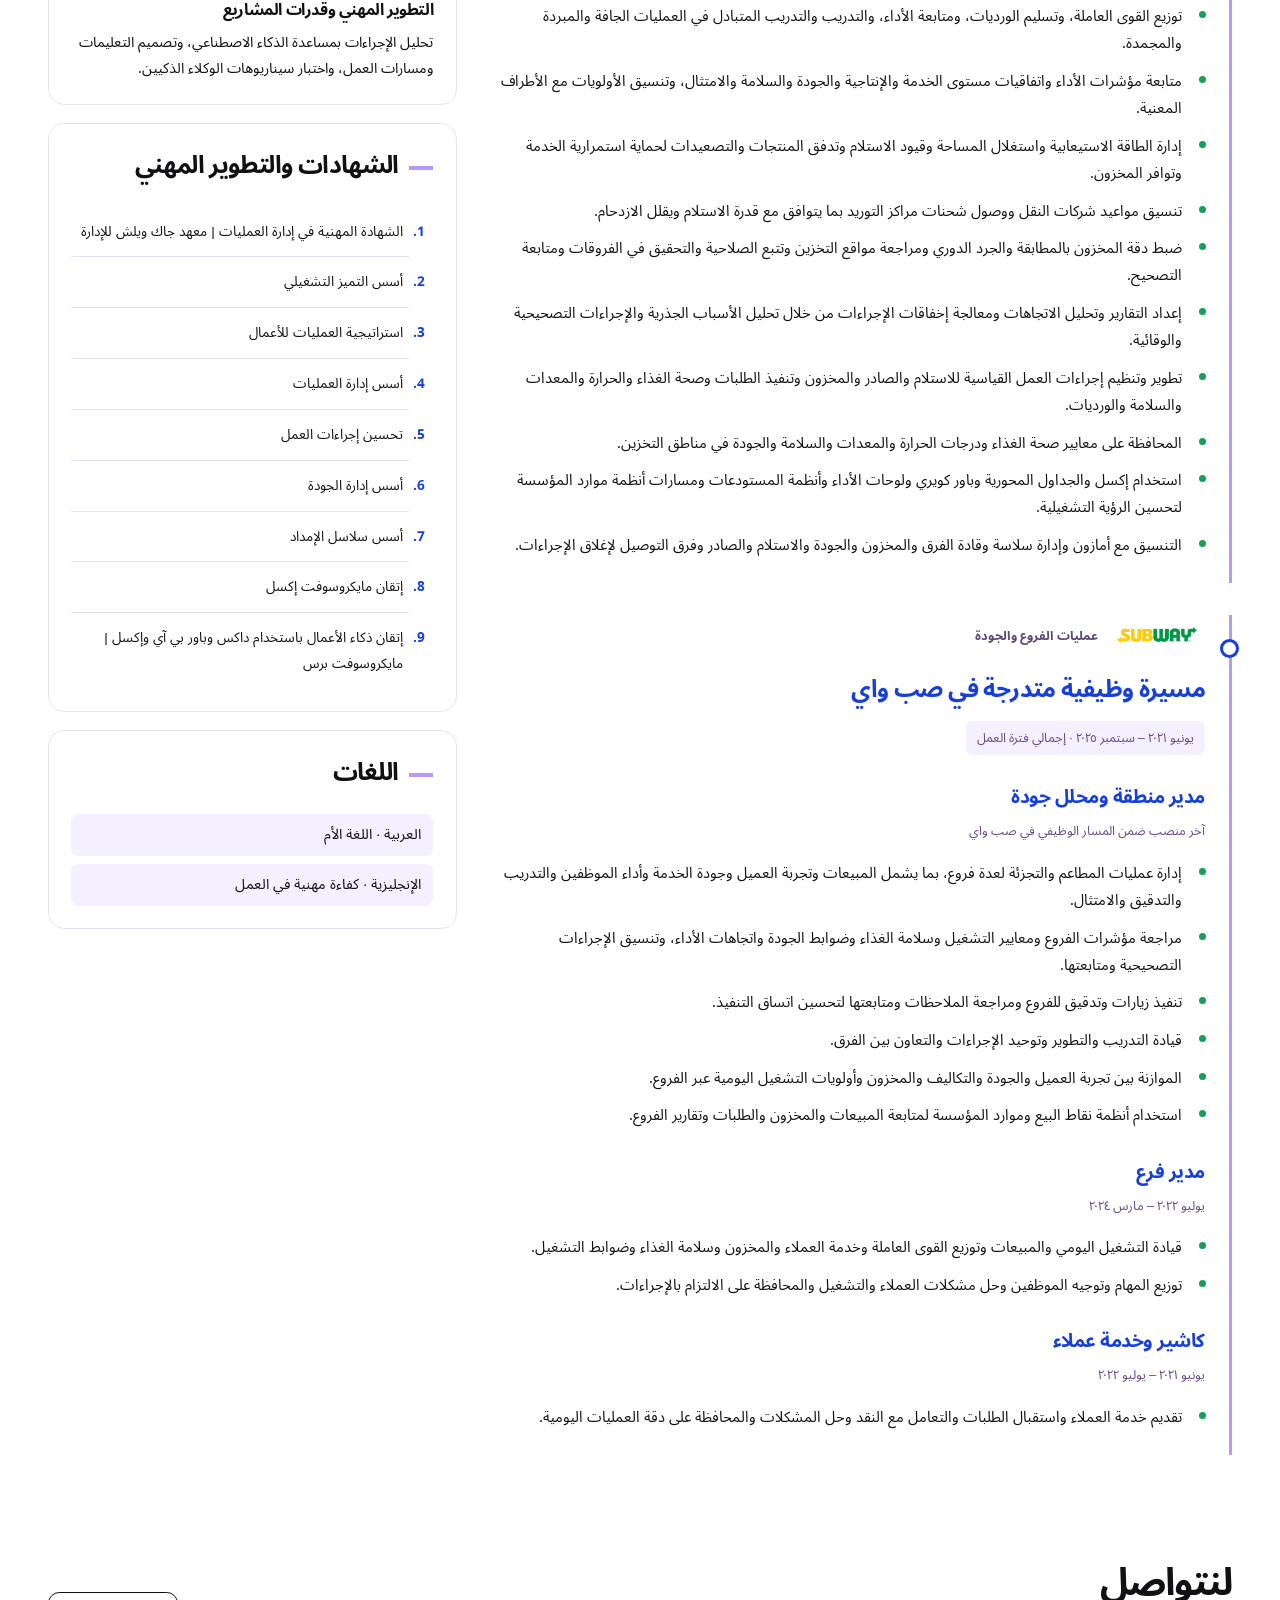
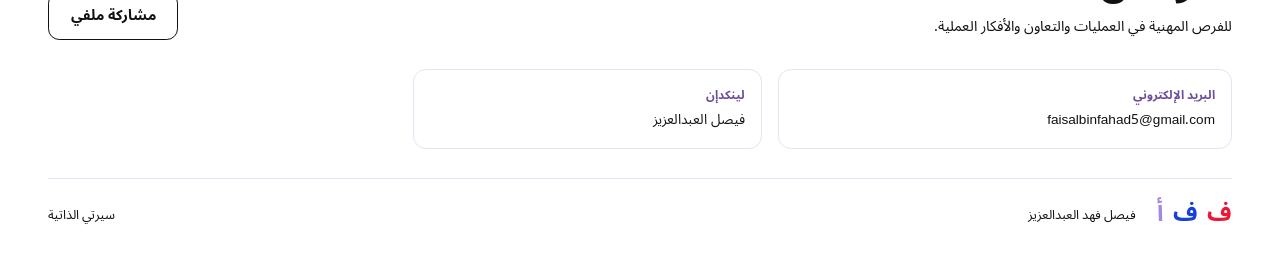
==== commit ce1b3187: "Redesign capabilities as responsive geometric compositions Add bilingual capability details and comp" ====
--- a/cv-ar.html
+++ b/cv-ar.html
@@ -1,4 +1,4 @@
-<!doctype html><html lang="ar" dir="rtl"><head><meta charset="utf-8"><meta name="viewport" content="width=device-width,initial-scale=1"><meta name="theme-color" content="#ffffff"><meta name="description" content="أقود العمليات، أحلل التفاصيل، وأبني الحلول. — تنفيذ الطلبات والمستودعات والخدمات اللوجستية والعمليات متعددة المواقع"><title>فيصل فهد العبدالعزيز | السيرة الذاتية</title><link rel="icon" href="favicon.svg" type="image/svg+xml"><link rel="stylesheet" href="style.css?v=20261126b"><link rel="stylesheet" href="projects.css?v=20261126b"><link rel="stylesheet" href="career.css?v=20261126c"></head><body data-page="cv"><a class="skip-link" href="#main">انتقل إلى المحتوى</a><div class="reading-progress" aria-hidden="true"><span></span></div><header class="site-header"><a class="brand" href="ar.html"><span class="arabic-mark" aria-label="ف ف أ"><b>ف</b><b>ف</b><b>أ</b></span><span>فيصل العبدالعزيز</span></a><nav aria-label="التنقل الرئيسي"><a href="ar.html" >أعمالي</a><a href="cv-ar.html" aria-current=page>السيرة الذاتية</a><a href="#contact">تواصل</a></nav><div class="header-tools"><a class="linkedin-quick" href="https://www.linkedin.com/in/faisal-alabdulaziz-5491b7277" target="_blank" rel="noopener noreferrer" aria-label="حسابي على لينكدإن"><svg viewBox="0 0 24 24" aria-hidden="true" fill="currentColor"><path d="M5.4 7.5a2 2 0 1 0 0-4 2 2 0 0 0 0 4ZM3.8 9h3.3v11H3.8V9Zm5.4 0h3.2v1.5c.6-1 1.6-1.8 3.4-1.8 3.5 0 4.2 2.2 4.2 5.1V20h-3.3v-5.5c0-1.3 0-3-1.9-3s-2.2 1.4-2.2 2.9V20H9.2V9Z"/></svg></a><button class="motion-toggle" aria-pressed="false" data-motion><span aria-hidden="true">◉</span><span>إيقاف الحركة</span></button><a class="language-toggle" href="cv-en.html" lang="en" hreflang="en">English</a><button class="share-icon" data-share aria-label="مشاركة ملفي">＋</button></div></header><main id="main"><section class="container cv-hero"><a class="text-link" href="ar.html">العودة إلى أعمالي</a><div class="cv-intro"><div><p class="eyebrow">السيرة الذاتية</p><h1>فيصل فهد العبدالعزيز</h1><h2>قيادة العمليات</h2><p class="lead">تنفيذ الطلبات والمستودعات والخدمات اللوجستية والعمليات متعددة المواقع</p><div class="meta"><span>الرياض، المملكة العربية السعودية</span><span>سعودي الجنسية</span><span>متاح للانتقال</span></div></div><img src="portrait.png" alt="فيصل فهد العبدالعزيز" class="cv-avatar"></div><div class="contact-links"><a href="mailto:faisalbinfahad5@gmail.com"><small>البريد الإلكتروني</small><bdi>faisalbinfahad5@gmail.com</bdi></a><a href="https://www.linkedin.com/in/faisal-alabdulaziz-5491b7277" target="_blank" rel="noopener noreferrer"><small>لينكدإن</small>فيصل العبدالعزيز</a></div><div class="actions"><a class="button primary" href="Faisal_Alabdulaziz_Resume.pdf" download>تحميل السيرة الذاتية</a><button class="button" data-print>طباعة أو حفظ نسخة</button></div></section>
-<nav class="cv-jump" aria-label="أقسام السيرة الذاتية"><a href="#summary">الملخص</a><a href="#experience">الخبرات</a><a href="#certifications">الشهادات</a></nav><div class="container cv-layout"><div class="cv-main"><section class="cv-section" id="summary"><h2>الملخص المهني</h2><p class="summary">مختص عمليات سعودي بخبرة متدرجة تزيد على خمس سنوات في تنفيذ طلبات التجارة الإلكترونية والمستودعات والمتاجر السحابية وتنسيق الخدمات اللوجستية والتجزئة متعددة الفروع والمطاعم والجودة والمبيعات وتجربة العميل. أقود توزيع القوى العاملة وضبط المخزون وتخطيط الطاقة الاستيعابية ومؤشرات الأداء ومستوى الخدمة والسلامة والامتثال والتنسيق بين الفرق. أطوّر ضوابط تشغيلية عملية باستخدام إجراءات العمل القياسية وتحليل الأسباب الجذرية والإجراءات التصحيحية والوقائية والتقارير والتحسين المستمر، مع الاستعداد لمسؤوليات قيادية أوسع ودعم افتتاح الفروع الجديدة بضوابط الجاهزية والقوى العاملة والمخزون والامتثال.</p></section><section class="cv-section"><h2>أبرز الإنجازات</h2><div class="impact-grid"><article class="impact tone-0"><strong dir="ltr">١٤٠ ← ١٩٠</strong><h3>الإنتاجية في الساعة</h3><p>تحسّن يقارب ٣٦٪ من خلال توزيع القوى العاملة ومتابعة مؤشرات الأداء والانضباط التشغيلي.</p></article><article class="impact tone-1"><strong dir="ltr">٠٫٦١٪ ← ٠٫١٨٪</strong><h3>انخفاض مؤشر تأخر تجهيز الطلبات</h3><p>من خلال تحليل الاتجاهات والتصعيد المبكر للمخاطر وإغلاق الإجراءات التصحيحية.</p></article><article class="impact tone-2"><strong dir="ltr">≈٤٠٪</strong><h3>نمو المبيعات على أساس سنوي</h3><p>المساهمة في صب واي عبر تحسين أداء الفروع وتطوير الموظفين وخدمة العملاء.</p></article></div></section><section class="cv-section" id="experience"><h2>الخبرات المهنية</h2><article class="experience"><div class="experience-brand"><span class="employer-logo salasa"><img src="salasa-logo.svg" alt="سلاسة" width="112" height="48" loading="lazy"></span><span>العمليات وتنفيذ الطلبات</span></div><div class="job-title"><h3>مشرف عمليات</h3><span class="date">أكتوبر ٢٠٢٥ – حتى الآن</span></div><p class="employer">سلاسة · متجر أمازون السحابي — QRB7</p><ul class="bullets"><li>الإشراف على عمليات الاستلام والصادر والمخزون وتنفيذ الطلبات والتجهيز وإدارة الورديات في بيئة التجارة الإلكترونية.</li><li>توزيع القوى العاملة، وتسليم الورديات، ومتابعة الأداء، والتدريب والتدريب المتبادل في العمليات الجافة والمبردة والمجمدة.</li><li>متابعة مؤشرات الأداء واتفاقيات مستوى الخدمة والإنتاجية والجودة والسلامة والامتثال، وتنسيق الأولويات مع الأطراف المعنية.</li><li>إدارة الطاقة الاستيعابية واستغلال المساحة وقيود الاستلام وتدفق المنتجات والتصعيدات لحماية استمرارية الخدمة وتوافر المخزون.</li><li>تنسيق مواعيد شركات النقل ووصول شحنات مراكز التوريد بما يتوافق مع قدرة الاستلام ويقلل الازدحام.</li><li>ضبط دقة المخزون بالمطابقة والجرد الدوري ومراجعة مواقع التخزين وتتبع الصلاحية والتحقيق في الفروقات ومتابعة التصحيح.</li><li>إعداد التقارير وتحليل الاتجاهات ومعالجة إخفاقات الإجراءات من خلال تحليل الأسباب الجذرية والإجراءات التصحيحية والوقائية.</li><li>تطوير وتنظيم إجراءات العمل القياسية للاستلام والصادر والمخزون وتنفيذ الطلبات وصحة الغذاء والحرارة والمعدات والسلامة والورديات.</li><li>المحافظة على معايير صحة الغذاء ودرجات الحرارة والمعدات والسلامة والجودة في مناطق التخزين.</li><li>استخدام إكسل والجداول المحورية وباور كويري ولوحات الأداء وأنظمة المستودعات ومسارات أنظمة موارد المؤسسة لتحسين الرؤية التشغيلية.</li><li>التنسيق مع أمازون وإدارة سلاسة وقادة الفرق والمخزون والجودة والاستلام والصادر وفرق التوصيل لإغلاق الإجراءات.</li></ul></article><article class="experience subway"><div class="experience-brand"><span class="employer-logo subway"><img src="subway-logo.png" alt="صب واي" width="124" height="25" loading="lazy"></span><span>عمليات الفروع والجودة</span></div><h3>مسيرة وظيفية متدرجة في صب واي</h3><p class="date employment-period">يونيو ٢٠٢١ – سبتمبر ٢٠٢٥ · إجمالي فترة العمل</p><div class="sub-role"><h4>مدير منطقة ومحلل جودة</h4><p class="date">آخر منصب ضمن المسار الوظيفي في صب واي</p><ul class="bullets"><li>إدارة عمليات المطاعم والتجزئة لعدة فروع، بما يشمل المبيعات وتجربة العميل وجودة الخدمة وأداء الموظفين والتدريب والتدقيق والامتثال.</li><li>مراجعة مؤشرات الفروع ومعايير التشغيل وسلامة الغذاء وضوابط الجودة واتجاهات الأداء، وتنسيق الإجراءات التصحيحية ومتابعتها.</li><li>تنفيذ زيارات وتدقيق للفروع ومراجعة الملاحظات ومتابعتها لتحسين اتساق التنفيذ.</li><li>قيادة التدريب والتطوير وتوحيد الإجراءات والتعاون بين الفرق.</li><li>الموازنة بين تجربة العميل والجودة والتكاليف والمخزون وأولويات التشغيل اليومية عبر الفروع.</li><li>استخدام أنظمة نقاط البيع وموارد المؤسسة لمتابعة المبيعات والمخزون والطلبات وتقارير الفروع.</li></ul></div><div class="sub-role"><h4>مدير فرع</h4><p class="date">يوليو ٢٠٢٢ – مارس ٢٠٢٤</p><ul class="bullets"><li>قيادة التشغيل اليومي والمبيعات وتوزيع القوى العاملة وخدمة العملاء والمخزون وسلامة الغذاء وضوابط التشغيل.</li><li>توزيع المهام وتوجيه الموظفين وحل مشكلات العملاء والتشغيل والمحافظة على الالتزام بالإجراءات.</li></ul></div><div class="sub-role"><h4>كاشير وخدمة عملاء</h4><p class="date">يونيو ٢٠٢١ – يوليو ٢٠٢٢</p><ul class="bullets"><li>تقديم خدمة العملاء واستقبال الطلبات والتعامل مع النقد وحل المشكلات والمحافظة على دقة العمليات اليومية.</li></ul></div></article></section></div><aside class="cv-sidebar"><section class="info-box"><h2>التعليم</h2><h3>بكالوريوس الآداب في اللغة الإنجليزية</h3><p>جامعة المجمعة</p><span class="date">سبتمبر ٢٠١٩ – يناير ٢٠٢٥</span></section><section class="info-box"><h2>المهارات الأساسية</h2><ul class="bullets"><li>إدارة العمليات والتميز التشغيلي</li><li>تنفيذ طلبات التجارة الإلكترونية والمستودعات والخدمات اللوجستية</li><li>تنسيق النقل والشحنات الواردة</li><li>التجزئة والمطاعم والجودة متعددة المواقع</li><li>تخطيط القوى العاملة وقيادة الفرق وجاهزية افتتاح الفروع</li><li>دقة المخزون والطاقة الاستيعابية وأنظمة المستودعات</li><li>مؤشرات الأداء ومستوى الخدمة وتحليل الأسباب والإجراءات التصحيحية والقياسية</li></ul></section><section class="info-box"><h2>القدرات الرقمية والتحليلية</h2><p>مايكروسوفت إكسل والجداول المحورية وباور كويري ولوحات مؤشرات الأداء والتقارير التشغيلية وتحليل الأداء وأنظمة المستودعات وموارد المؤسسة ونقاط البيع، وتنسيق العمل باستخدام كليك أب.</p><h3>التطوير المهني وقدرات المشاريع</h3><p>تحليل الإجراءات بمساعدة الذكاء الاصطناعي، وتصميم التعليمات ومسارات العمل، واختبار سيناريوهات الوكلاء الذكيين.</p></section><section class="info-box" id="certifications"><h2>الشهادات والتطوير المهني</h2><ol class="certifications"><li>الشهادة المهنية في إدارة العمليات | معهد جاك ويلش للإدارة</li><li>أسس التميز التشغيلي</li><li>استراتيجية العمليات للأعمال</li><li>أسس إدارة العمليات</li><li>تحسين إجراءات العمل</li><li>أسس إدارة الجودة</li><li>أسس سلاسل الإمداد</li><li>إتقان مايكروسوفت إكسل</li><li>إتقان ذكاء الأعمال باستخدام داكس وباور بي آي وإكسل | مايكروسوفت برس</li></ol></section><section class="info-box"><h2>اللغات</h2><p class="language-line">العربية · اللغة الأم</p><p class="language-line">الإنجليزية · كفاءة مهنية في العمل</p></section></aside></div></main><footer class="container section contact" id="contact"><div class="section-heading"><div><h2>لنتواصل</h2><p>للفرص المهنية في العمليات والتعاون والأفكار العملية.</p></div><button class="button" data-share>مشاركة ملفي</button></div><div class="contact-links"><a href="mailto:faisalbinfahad5@gmail.com"><small>البريد الإلكتروني</small><bdi>faisalbinfahad5@gmail.com</bdi></a><a href="https://www.linkedin.com/in/faisal-alabdulaziz-5491b7277" target="_blank" rel="noopener noreferrer"><small>لينكدإن</small>فيصل العبدالعزيز</a></div><div class="footer-line"><span class="arabic-mark" aria-label="ف ف أ"><b>ف</b><b>ف</b><b>أ</b></span><span>فيصل فهد العبدالعزيز</span><a href="cv-ar.html">سيرتي الذاتية</a></div></footer>
+<!doctype html><html lang="ar" dir="rtl"><head><meta charset="utf-8"><meta name="viewport" content="width=device-width,initial-scale=1"><meta name="theme-color" content="#ffffff"><meta name="description" content="أقود العمليات، أحلل التفاصيل، وأبني الحلول. — تنفيذ الطلبات والمستودعات والخدمات اللوجستية والعمليات متعددة المواقع"><title>فيصل فهد العبدالعزيز | السيرة الذاتية</title><link rel="icon" href="favicon.svg" type="image/svg+xml"><link rel="stylesheet" href="style.css?v=20261126b"><link rel="stylesheet" href="projects.css?v=20261126b"><link rel="stylesheet" href="career.css?v=20261126c"><link rel="stylesheet" href="capabilities.css?v=20261126e"></head><body data-page="cv"><a class="skip-link" href="#main">انتقل إلى المحتوى</a><div class="reading-progress" aria-hidden="true"><span></span></div><header class="site-header"><a class="brand" href="ar.html"><span class="arabic-mark" aria-label="ف ف أ"><b>ف</b><b>ف</b><b>أ</b></span><span>فيصل العبدالعزيز</span></a><nav aria-label="التنقل الرئيسي"><a href="ar.html" >أعمالي</a><a href="cv-ar.html" aria-current=page>السيرة الذاتية</a><a href="#contact">تواصل</a></nav><div class="header-tools"><a class="linkedin-quick" href="https://www.linkedin.com/in/faisal-alabdulaziz-5491b7277" target="_blank" rel="noopener noreferrer" aria-label="حسابي على لينكدإن"><svg viewBox="0 0 24 24" aria-hidden="true" fill="currentColor"><path d="M5.4 7.5a2 2 0 1 0 0-4 2 2 0 0 0 0 4ZM3.8 9h3.3v11H3.8V9Zm5.4 0h3.2v1.5c.6-1 1.6-1.8 3.4-1.8 3.5 0 4.2 2.2 4.2 5.1V20h-3.3v-5.5c0-1.3 0-3-1.9-3s-2.2 1.4-2.2 2.9V20H9.2V9Z"/></svg></a><button class="motion-toggle" aria-pressed="false" data-motion><span aria-hidden="true">◉</span><span>إيقاف الحركة</span></button><a class="language-toggle" href="cv-en.html" lang="en" hreflang="en">English</a><button class="share-icon" data-share aria-label="مشاركة ملفي">＋</button></div></header><main id="main"><section class="container cv-hero"><a class="text-link" href="ar.html">العودة إلى أعمالي</a><div class="cv-intro"><div><p class="eyebrow">السيرة الذاتية</p><h1>فيصل فهد العبدالعزيز</h1><h2>قيادة العمليات</h2><p class="lead">تنفيذ الطلبات والمستودعات والخدمات اللوجستية والعمليات متعددة المواقع</p><div class="meta"><span>الرياض، المملكة العربية السعودية</span><span>سعودي الجنسية</span><span>متاح للانتقال</span></div></div><img src="portrait.png" alt="فيصل فهد العبدالعزيز" class="cv-avatar"></div><div class="contact-links"><a href="mailto:faisalbinfahad5@gmail.com"><small>البريد الإلكتروني</small><bdi>faisalbinfahad5@gmail.com</bdi></a><a href="https://www.linkedin.com/in/faisal-alabdulaziz-5491b7277" target="_blank" rel="noopener noreferrer"><small>لينكدإن</small>فيصل العبدالعزيز</a></div><div class="actions"><a class="button primary" href="Faisal_Alabdulaziz_Resume.pdf" download>تحميل السيرة الذاتية</a><button class="button" data-print>طباعة أو حفظ نسخة</button></div></section>
+<nav class="cv-jump" aria-label="أقسام السيرة الذاتية"><a href="#summary">الملخص</a><a href="#experience">الخبرات</a><a href="#certifications">الشهادات</a></nav><div class="container cv-layout"><div class="cv-main"><section class="cv-section" id="summary"><h2>الملخص المهني</h2><p class="summary">مختص عمليات سعودي بخبرة متدرجة تزيد على خمس سنوات في تنفيذ طلبات التجارة الإلكترونية والمستودعات والمتاجر السحابية وتنسيق الخدمات اللوجستية والتجزئة متعددة الفروع والمطاعم والجودة والمبيعات وتجربة العميل. أقود توزيع القوى العاملة وضبط المخزون وتخطيط الطاقة الاستيعابية ومؤشرات الأداء ومستوى الخدمة والسلامة والامتثال والتنسيق بين الفرق. أطوّر ضوابط تشغيلية عملية باستخدام إجراءات العمل القياسية وتحليل الأسباب الجذرية والإجراءات التصحيحية والوقائية والتقارير والتحسين المستمر، مع الاستعداد لمسؤوليات قيادية أوسع ودعم افتتاح الفروع الجديدة بضوابط الجاهزية والقوى العاملة والمخزون والامتثال.</p></section><section class="cv-section"><h2>أبرز الإنجازات</h2><div class="impact-grid"><article class="impact tone-0"><strong dir="ltr">١٤٠ ← ١٩٠</strong><h3>الإنتاجية في الساعة</h3><p>تحسّن يقارب ٣٦٪ من خلال توزيع القوى العاملة ومتابعة مؤشرات الأداء والانضباط التشغيلي.</p></article><article class="impact tone-1"><strong dir="ltr">٠٫٦١٪ ← ٠٫١٨٪</strong><h3>انخفاض مؤشر تأخر تجهيز الطلبات</h3><p>من خلال تحليل الاتجاهات والتصعيد المبكر للمخاطر وإغلاق الإجراءات التصحيحية.</p></article><article class="impact tone-2"><strong dir="ltr">≈٤٠٪</strong><h3>نمو المبيعات على أساس سنوي</h3><p>المساهمة في صب واي عبر تحسين أداء الفروع وتطوير الموظفين وخدمة العملاء.</p></article></div></section><section class="cv-section" id="experience"><h2>الخبرات المهنية</h2><article class="experience"><div class="experience-brand"><span class="employer-logo salasa"><img src="salasa-logo-light.svg" alt="سلاسة" width="112" height="48" loading="lazy"></span><span>العمليات وتنفيذ الطلبات</span></div><div class="job-title"><h3>مشرف عمليات</h3><span class="date">أكتوبر ٢٠٢٥ – حتى الآن</span></div><p class="employer">سلاسة · متجر أمازون السحابي — QRB7</p><ul class="bullets"><li>الإشراف على عمليات الاستلام والصادر والمخزون وتنفيذ الطلبات والتجهيز وإدارة الورديات في بيئة التجارة الإلكترونية.</li><li>توزيع القوى العاملة، وتسليم الورديات، ومتابعة الأداء، والتدريب والتدريب المتبادل في العمليات الجافة والمبردة والمجمدة.</li><li>متابعة مؤشرات الأداء واتفاقيات مستوى الخدمة والإنتاجية والجودة والسلامة والامتثال، وتنسيق الأولويات مع الأطراف المعنية.</li><li>إدارة الطاقة الاستيعابية واستغلال المساحة وقيود الاستلام وتدفق المنتجات والتصعيدات لحماية استمرارية الخدمة وتوافر المخزون.</li><li>تنسيق مواعيد شركات النقل ووصول شحنات مراكز التوريد بما يتوافق مع قدرة الاستلام ويقلل الازدحام.</li><li>ضبط دقة المخزون بالمطابقة والجرد الدوري ومراجعة مواقع التخزين وتتبع الصلاحية والتحقيق في الفروقات ومتابعة التصحيح.</li><li>إعداد التقارير وتحليل الاتجاهات ومعالجة إخفاقات الإجراءات من خلال تحليل الأسباب الجذرية والإجراءات التصحيحية والوقائية.</li><li>تطوير وتنظيم إجراءات العمل القياسية للاستلام والصادر والمخزون وتنفيذ الطلبات وصحة الغذاء والحرارة والمعدات والسلامة والورديات.</li><li>المحافظة على معايير صحة الغذاء ودرجات الحرارة والمعدات والسلامة والجودة في مناطق التخزين.</li><li>استخدام إكسل والجداول المحورية وباور كويري ولوحات الأداء وأنظمة المستودعات ومسارات أنظمة موارد المؤسسة لتحسين الرؤية التشغيلية.</li><li>التنسيق مع أمازون وإدارة سلاسة وقادة الفرق والمخزون والجودة والاستلام والصادر وفرق التوصيل لإغلاق الإجراءات.</li></ul></article><article class="experience subway"><div class="experience-brand"><span class="employer-logo subway"><img src="subway-logo.png" alt="صب واي" width="124" height="25" loading="lazy"></span><span>عمليات الفروع والجودة</span></div><h3>مسيرة وظيفية متدرجة في صب واي</h3><p class="date employment-period">يونيو ٢٠٢١ – سبتمبر ٢٠٢٥ · إجمالي فترة العمل</p><div class="sub-role"><h4>مدير منطقة ومحلل جودة</h4><p class="date">آخر منصب ضمن المسار الوظيفي في صب واي</p><ul class="bullets"><li>إدارة عمليات المطاعم والتجزئة لعدة فروع، بما يشمل المبيعات وتجربة العميل وجودة الخدمة وأداء الموظفين والتدريب والتدقيق والامتثال.</li><li>مراجعة مؤشرات الفروع ومعايير التشغيل وسلامة الغذاء وضوابط الجودة واتجاهات الأداء، وتنسيق الإجراءات التصحيحية ومتابعتها.</li><li>تنفيذ زيارات وتدقيق للفروع ومراجعة الملاحظات ومتابعتها لتحسين اتساق التنفيذ.</li><li>قيادة التدريب والتطوير وتوحيد الإجراءات والتعاون بين الفرق.</li><li>الموازنة بين تجربة العميل والجودة والتكاليف والمخزون وأولويات التشغيل اليومية عبر الفروع.</li><li>استخدام أنظمة نقاط البيع وموارد المؤسسة لمتابعة المبيعات والمخزون والطلبات وتقارير الفروع.</li></ul></div><div class="sub-role"><h4>مدير فرع</h4><p class="date">يوليو ٢٠٢٢ – مارس ٢٠٢٤</p><ul class="bullets"><li>قيادة التشغيل اليومي والمبيعات وتوزيع القوى العاملة وخدمة العملاء والمخزون وسلامة الغذاء وضوابط التشغيل.</li><li>توزيع المهام وتوجيه الموظفين وحل مشكلات العملاء والتشغيل والمحافظة على الالتزام بالإجراءات.</li></ul></div><div class="sub-role"><h4>كاشير وخدمة عملاء</h4><p class="date">يونيو ٢٠٢١ – يوليو ٢٠٢٢</p><ul class="bullets"><li>تقديم خدمة العملاء واستقبال الطلبات والتعامل مع النقد وحل المشكلات والمحافظة على دقة العمليات اليومية.</li></ul></div></article></section></div><aside class="cv-sidebar"><section class="info-box"><h2>التعليم</h2><h3>بكالوريوس الآداب في اللغة الإنجليزية</h3><p>جامعة المجمعة</p><span class="date">سبتمبر ٢٠١٩ – يناير ٢٠٢٥</span></section><section class="info-box"><h2>المهارات الأساسية</h2><ul class="bullets"><li>إدارة العمليات والتميز التشغيلي</li><li>تنفيذ طلبات التجارة الإلكترونية والمستودعات والخدمات اللوجستية</li><li>تنسيق النقل والشحنات الواردة</li><li>التجزئة والمطاعم والجودة متعددة المواقع</li><li>تخطيط القوى العاملة وقيادة الفرق وجاهزية افتتاح الفروع</li><li>دقة المخزون والطاقة الاستيعابية وأنظمة المستودعات</li><li>مؤشرات الأداء ومستوى الخدمة وتحليل الأسباب والإجراءات التصحيحية والقياسية</li></ul></section><section class="info-box"><h2>القدرات الرقمية والتحليلية</h2><p>مايكروسوفت إكسل والجداول المحورية وباور كويري ولوحات مؤشرات الأداء والتقارير التشغيلية وتحليل الأداء وأنظمة المستودعات وموارد المؤسسة ونقاط البيع، وتنسيق العمل باستخدام كليك أب.</p><h3>التطوير المهني وقدرات المشاريع</h3><p>تحليل الإجراءات بمساعدة الذكاء الاصطناعي، وتصميم التعليمات ومسارات العمل، واختبار سيناريوهات الوكلاء الذكيين.</p></section><section class="info-box" id="certifications"><h2>الشهادات والتطوير المهني</h2><ol class="certifications"><li>الشهادة المهنية في إدارة العمليات | معهد جاك ويلش للإدارة</li><li>أسس التميز التشغيلي</li><li>استراتيجية العمليات للأعمال</li><li>أسس إدارة العمليات</li><li>تحسين إجراءات العمل</li><li>أسس إدارة الجودة</li><li>أسس سلاسل الإمداد</li><li>إتقان مايكروسوفت إكسل</li><li>إتقان ذكاء الأعمال باستخدام داكس وباور بي آي وإكسل | مايكروسوفت برس</li></ol></section><section class="info-box"><h2>اللغات</h2><p class="language-line">العربية · اللغة الأم</p><p class="language-line">الإنجليزية · كفاءة مهنية في العمل</p></section></aside></div></main><footer class="container section contact" id="contact"><div class="section-heading"><div><h2>لنتواصل</h2><p>للفرص المهنية في العمليات والتعاون والأفكار العملية.</p></div><button class="button" data-share>مشاركة ملفي</button></div><div class="contact-links"><a href="mailto:faisalbinfahad5@gmail.com"><small>البريد الإلكتروني</small><bdi>faisalbinfahad5@gmail.com</bdi></a><a href="https://www.linkedin.com/in/faisal-alabdulaziz-5491b7277" target="_blank" rel="noopener noreferrer"><small>لينكدإن</small>فيصل العبدالعزيز</a></div><div class="footer-line"><span class="arabic-mark" aria-label="ف ف أ"><b>ف</b><b>ف</b><b>أ</b></span><span>فيصل فهد العبدالعزيز</span><a href="cv-ar.html">سيرتي الذاتية</a></div></footer>
 <dialog id="project-dialog"><button class="dialog-close" data-close aria-label="إغلاق">×</button><div id="project-content"></div></dialog>
-<dialog id="share-dialog"><button class="dialog-close" data-close aria-label="إغلاق">×</button><h2>بداية تواصل جديد</h2><p>امسح الرمز لفتح ملف أعمالي، أو انسخ الرابط.</p><div id="qr-container"></div><p id="share-status" aria-live="polite"></p><input id="share-url" readonly aria-label="رابط ملف الأعمال" dir="ltr"><div class="share-actions"><button class="button primary" id="copy-link">نسخ الرابط</button><button class="button" id="native-share">مشاركة</button><a class="button" id="download-qr" href="Faisal_Portfolio_QR_ar.png" download>تحميل الرمز</a><a class="button" href="Faisal_Alabdulaziz.vcf" download>حفظ جهة الاتصال</a></div><p class="wallet-note">تحتاج سامسونج وليت إلى بطاقة متوافقة. هذا الرمز يفتح الموقع؛ إضافة بطاقة المحفظة لم تُجهّز بعد.</p></dialog><script id="site-data" type="application/json">{"projects": [["مُعين", "التحليلات التشغيلية", "تحليل بيانات تأخر تجهيز الطلبات وإعداد تقارير الأسباب والإجراءات التشغيلية.", "المراجعة اليدوية تحتاج وقتًا وتزيد صعوبة توحيد التقارير.", "مسار لرفع الملفات ومراجعة التأخير وتحديد الأسباب وتجهيز التقارير.", "رؤية أوضح للأداء ومسار مراجعة قابل للتكرار."], ["مرّر", "تخطيط الورديات والعمليات", "جمع تخطيط الورديات والمتابعة التشغيلية اليومية في واجهة واحدة.", "قد تتشتت معلومات الورديات والمتابعة التشغيلية بين مصادر مختلفة.", "مساحة منظمة لتخطيط الورديات والمعلومات التشغيلية.", "وضوح أكبر لتغطية الفريق والأولويات اليومية."], ["فصل", "إثباتات الطلبات", "تنظيم الشكاوى والإثباتات المرتبطة بالطلبات والأصناف.", "تحتاج شكاوى الطلبات إلى إثباتات واضحة ومتابعة منظمة.", "ربط معلومات الطلب والصنف بالإثباتات وحالة المراجعة.", "تسهيل مراجعة كل حالة والاحتفاظ بسجل منظم للمتابعة."]], "close": "إغلاق", "pnote": "نبذة عن المشروع. الواجهات المعروضة توضيحية؛ السجلات التشغيلية الخاصة غير منشورة.", "illustration": "واجهة توضيحية · بيانات تجريبية", "problem": "التحدي", "action": "الحل", "result": "القيمة", "copy": "نسخ الرابط", "copied": "تم نسخ الرابط", "copyfail": "انسخ هذا الرابط يدويًا", "wallet": "تحتاج سامسونج وليت إلى بطاقة متوافقة. هذا الرمز يفتح الموقع؛ إضافة بطاقة المحفظة لم تُجهّز بعد.", "unpublished": "يظهر رمز المشاركة الدائم بعد نشر الموقع. يمكنك حفظ جهة الاتصال الآن.", "sharetext": "امسح الرمز لفتح ملف أعمالي، أو انسخ الرابط.", "states": ["أرحّب", "أفكّر", "أشرح"], "tag": "أقود العمليات، أحلل التفاصيل، وأبني الحلول.", "lang": "ar"}</script><script src="qrcode.js" defer></script><script src="app.js?v=20261126c" defer></script><button class="back-top" aria-label="العودة للأعلى" data-top>↑</button></body></html>+<dialog id="share-dialog"><button class="dialog-close" data-close aria-label="إغلاق">×</button><h2>بداية تواصل جديد</h2><p>امسح الرمز لفتح ملف أعمالي، أو انسخ الرابط.</p><div id="qr-container"></div><p id="share-status" aria-live="polite"></p><input id="share-url" readonly aria-label="رابط ملف الأعمال" dir="ltr"><div class="share-actions"><button class="button primary" id="copy-link">نسخ الرابط</button><button class="button" id="native-share">مشاركة</button><a class="button" id="download-qr" href="Faisal_Portfolio_QR_ar.png" download>تحميل الرمز</a><a class="button" href="Faisal_Alabdulaziz.vcf" download>حفظ جهة الاتصال</a></div><p class="wallet-note">تحتاج سامسونج وليت إلى بطاقة متوافقة. هذا الرمز يفتح الموقع؛ إضافة بطاقة المحفظة لم تُجهّز بعد.</p></dialog><script id="site-data" type="application/json">{"projects": [["مُعين", "التحليلات التشغيلية", "تحليل بيانات تأخر تجهيز الطلبات وإعداد تقارير الأسباب والإجراءات التشغيلية.", "المراجعة اليدوية تحتاج وقتًا وتزيد صعوبة توحيد التقارير.", "مسار لرفع الملفات ومراجعة التأخير وتحديد الأسباب وتجهيز التقارير.", "رؤية أوضح للأداء ومسار مراجعة قابل للتكرار."], ["مرّر", "تخطيط الورديات والعمليات", "جمع تخطيط الورديات والمتابعة التشغيلية اليومية في واجهة واحدة.", "قد تتشتت معلومات الورديات والمتابعة التشغيلية بين مصادر مختلفة.", "مساحة منظمة لتخطيط الورديات والمعلومات التشغيلية.", "وضوح أكبر لتغطية الفريق والأولويات اليومية."], ["فصل", "إثباتات الطلبات", "تنظيم الشكاوى والإثباتات المرتبطة بالطلبات والأصناف.", "تحتاج شكاوى الطلبات إلى إثباتات واضحة ومتابعة منظمة.", "ربط معلومات الطلب والصنف بالإثباتات وحالة المراجعة.", "تسهيل مراجعة كل حالة والاحتفاظ بسجل منظم للمتابعة."]], "close": "إغلاق", "pnote": "نبذة عن المشروع. الواجهات المعروضة توضيحية؛ السجلات التشغيلية الخاصة غير منشورة.", "illustration": "واجهة توضيحية · بيانات تجريبية", "problem": "التحدي", "action": "الحل", "result": "القيمة", "copy": "نسخ الرابط", "copied": "تم نسخ الرابط", "copyfail": "انسخ هذا الرابط يدويًا", "wallet": "تحتاج سامسونج وليت إلى بطاقة متوافقة. هذا الرمز يفتح الموقع؛ إضافة بطاقة المحفظة لم تُجهّز بعد.", "unpublished": "يظهر رمز المشاركة الدائم بعد نشر الموقع. يمكنك حفظ جهة الاتصال الآن.", "sharetext": "امسح الرمز لفتح ملف أعمالي، أو انسخ الرابط.", "states": ["أرحّب", "أفكّر", "أشرح"], "tag": "أقود العمليات، أحلل التفاصيل، وأبني الحلول.", "lang": "ar"}</script><script src="qrcode.js" defer></script><script src="app.js?v=20261126e" defer></script><button class="back-top" aria-label="العودة للأعلى" data-top>↑</button></body></html>
--- a/capabilities.css
+++ b/capabilities.css
@@ -0,0 +1,24 @@
+/* Personal geometric capability system; compact on every screen. */
+.employer-logo.salasa,.career-employers .employer-logo.salasa{background:#fff;border:1px solid #e9e5ef;box-shadow:none}
+.capabilities-section .section-heading{align-items:end;margin-bottom:1.8rem}.capabilities-section .section-heading>p{color:#6c6078;font-size:.9rem;max-width:26rem}
+.capabilities{display:grid;grid-template-columns:repeat(2,minmax(0,1fr));gap:1rem}
+.capabilities .capability{--cap-accent:#ec1737;--cap-tint:#fff5f7;display:grid;grid-template-columns:minmax(0,1fr) 112px;grid-template-rows:auto 1fr auto;column-gap:1.5rem;position:relative;text-align:start;align-items:center;overflow:hidden;background:#f7f3fd;border:1px solid #eee7f7;border-radius:20px;padding:1.7rem 1.8rem;min-height:210px;color:var(--ink);font:inherit;transition:background .25s,border-color .25s,transform .25s,box-shadow .25s}
+.capabilities .capability-1{--cap-accent:#173fd9;--cap-tint:#f0f3ff}.capabilities .capability-2{--cap-accent:#159f5a;--cap-tint:#effaf3}.capabilities .capability-3{--cap-accent:#8056be;--cap-tint:#f3edff}
+.capability-art{grid-column:2;grid-row:1/4;width:112px;height:116px;overflow:visible;filter:drop-shadow(0 9px 7px #4322830b);transition:transform .35s}
+.capability-art>*{transform-box:fill-box;transform-origin:center;transition:transform .35s cubic-bezier(.2,.7,.2,1)}
+.capabilities .capability h3{grid-column:1;grid-row:1;font-size:1.35rem;line-height:1.45;letter-spacing:0;margin:0 0 .6rem}
+.capabilities .capability p{grid-column:1;grid-row:2;font-size:.95rem;line-height:1.85;margin:0;color:#554d60;max-width:26ch}
+.capability-open{grid-column:1;grid-row:3;display:flex;align-items:center;gap:.6rem;margin-top:1rem;color:#766388;font-size:.75rem;font-weight:700}
+.capability-plus{display:grid;place-items:center;width:26px;height:26px;border-radius:50%;background:#fff;color:var(--cap-accent);font-size:1.25rem;line-height:1;order:-1;transition:transform .25s}
+.capabilities .capability:hover{background:var(--cap-tint);transform:translateY(-3px);border-color:var(--cap-accent);box-shadow:0 12px 30px #32214c09}
+.capabilities .capability[aria-expanded=true]{background:var(--cap-tint);border-color:var(--cap-accent);box-shadow:inset 0 -3px var(--cap-accent)}
+.capability[aria-expanded=true] .capability-plus{transform:rotate(45deg)}
+.capability:hover .piece-red{transform:translateY(-4px) rotate(7deg)}.capability:hover .piece-green{transform:translateY(3px) rotate(-5deg)}.capability:hover .piece-blue{transform:translateY(-3px)}.capability:hover .piece-purple{transform:scaleY(1.08)}
+.capability:focus-visible{outline:3px solid var(--cap-accent);outline-offset:4px}
+.capability-panel[hidden]{display:none}.capability-panel{--panel-accent:#ec1737;margin-top:1.2rem;padding:1.6rem 2rem;border:1px solid var(--line);border-inline-start:4px solid var(--panel-accent);border-radius:1rem;background:#fcfaff;box-shadow:0 8px 28px #30204406;animation:panel-in .25s ease both}.capability-panel[data-active-capability="1"]{--panel-accent:#173fd9}.capability-panel[data-active-capability="2"]{--panel-accent:#16824d}.capability-panel[data-active-capability="3"]{--panel-accent:#8056be}.capability-panel-heading{display:flex;justify-content:space-between;align-items:center;gap:1rem}.capability-kicker{font-size:.8rem;font-weight:700;color:#6c538a}.capability-panel h3{font-size:1.4rem;margin:.35rem 0 .7rem;color:var(--panel-accent)}.capability-dismiss{display:grid;place-items:center;flex-shrink:0;width:40px;height:40px;border:1px solid #e7dff2;border-radius:50%;background:white;font-size:1.5rem}.capability-panel>p{font-size:.95rem;line-height:1.9}.capability-panel ul{display:grid;grid-template-columns:1fr 1fr;gap:1rem 2rem;margin:1rem 0 1.3rem;padding-inline-start:1.3rem}.capability-panel li{font-size:.95rem;line-height:1.9}.capability-panel li::marker{color:var(--panel-accent)}.capability-panel .text-link{color:var(--panel-accent);font-size:.9rem}.capability:focus-visible{outline-color:var(--cap-accent)}
+
+@media(max-width:760px){.capabilities-section .section-heading{display:block}.capabilities-section .section-heading>p{margin-top:.5rem}.capabilities{grid-template-columns:1fr;gap:.75rem}.capabilities .capability{grid-template-columns:minmax(0,1fr) 88px;column-gap:1.2rem;min-height:172px;padding:1.25rem 1.4rem;border-radius:18px}.capability-art{width:88px;height:92px}.capabilities .capability h3{font-size:1.2rem;margin-bottom:.35rem}.capabilities .capability p{font-size:.9rem;line-height:1.8;max-width:30ch}.capability-open{margin-top:.65rem;font-size:.72rem}.capability-panel{padding:1.2rem;margin-top:.75rem}.capability-panel ul{display:block}.capability-panel li{margin-bottom:.7rem}.capability-panel h3{font-size:1.2rem}}
+@media(max-width:360px){.capabilities .capability{grid-template-columns:minmax(0,1fr) 70px;column-gap:.8rem;padding:1.1rem;min-height:164px}.capability-art{width:70px;height:74px}.capabilities .capability h3{font-size:1.1rem}.capabilities .capability p{font-size:.85rem}}
+@media(prefers-reduced-motion:reduce){.capabilities .capability,.capability-art>*{transition:none}.capability-art>*{transform:none!important}.capabilities .capability:hover{transform:none}}
+@media print{.capabilities .capability{break-inside:avoid;background:white}.capability-open,.capability-panel{display:none!important}}
+.capability-panel{scroll-margin-top:12rem}
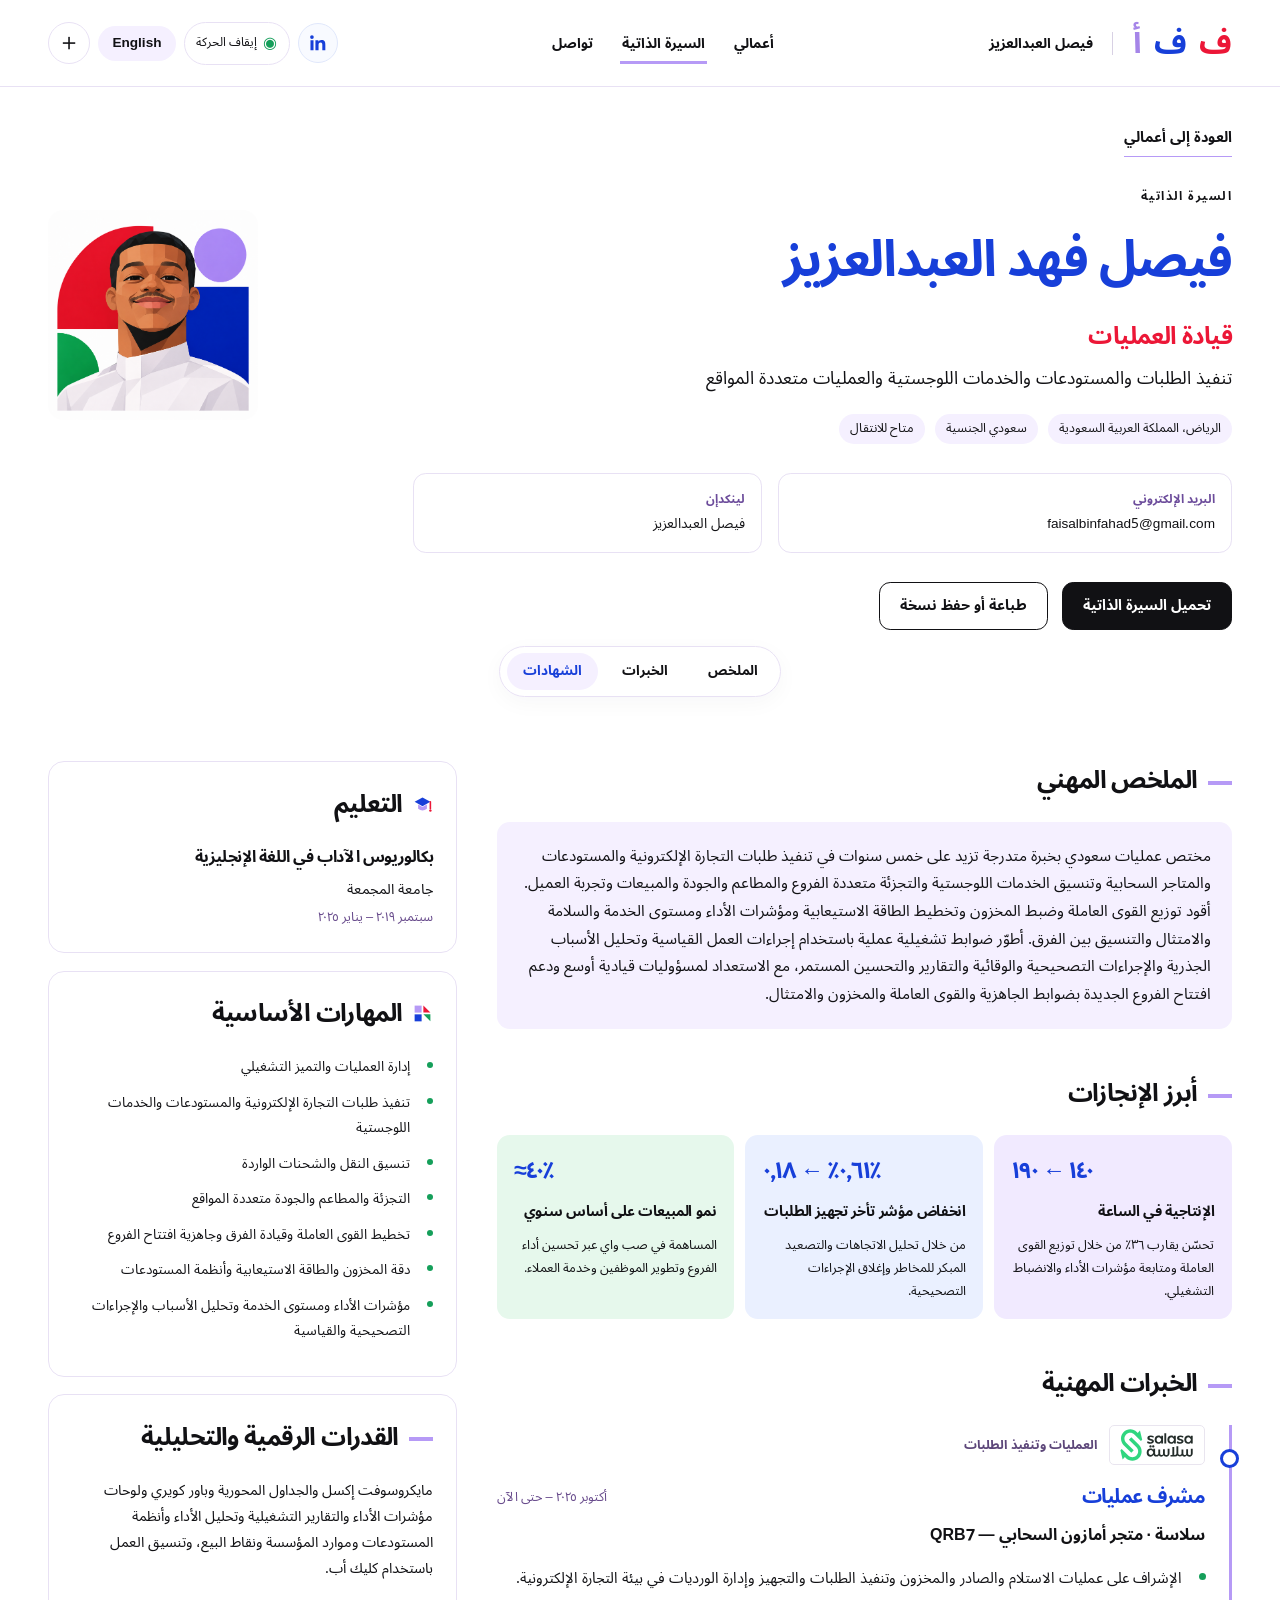
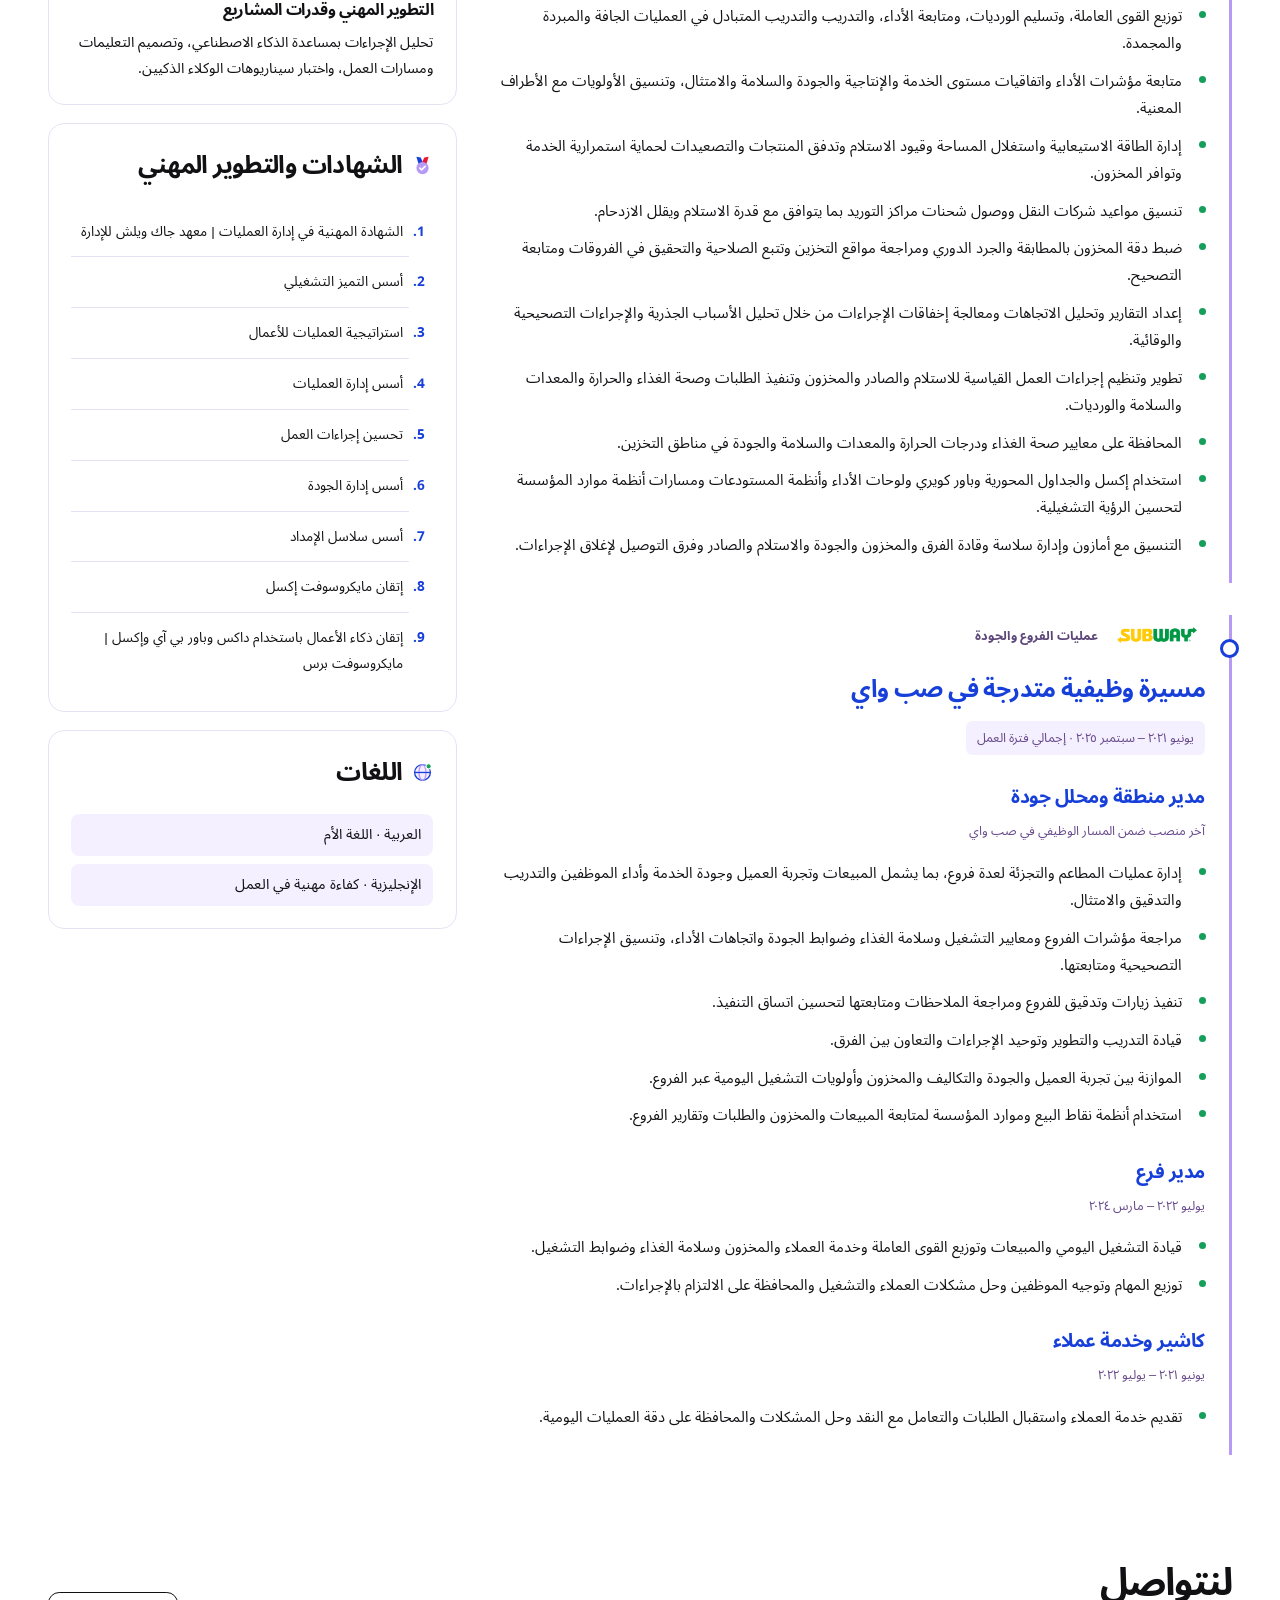
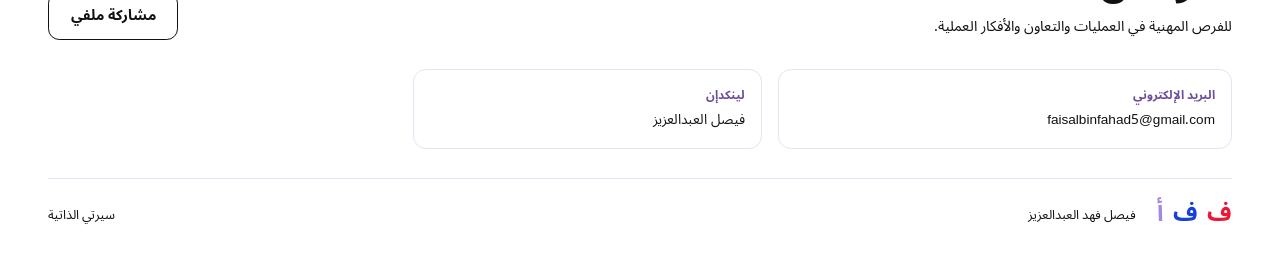
==== commit 52c149ef: "Add compact geometric CV heading icons Add small custom palette-matched SVG marks for education, cor" ====
--- a/cv-ar.html
+++ b/cv-ar.html
@@ -1,4 +1,4 @@
-<!doctype html><html lang="ar" dir="rtl"><head><meta charset="utf-8"><meta name="viewport" content="width=device-width,initial-scale=1"><meta name="theme-color" content="#ffffff"><meta name="description" content="أقود العمليات، أحلل التفاصيل، وأبني الحلول. — تنفيذ الطلبات والمستودعات والخدمات اللوجستية والعمليات متعددة المواقع"><title>فيصل فهد العبدالعزيز | السيرة الذاتية</title><link rel="icon" href="favicon.svg" type="image/svg+xml"><link rel="stylesheet" href="style.css?v=20261126b"><link rel="stylesheet" href="projects.css?v=20261126b"><link rel="stylesheet" href="career.css?v=20261126c"><link rel="stylesheet" href="capabilities.css?v=20261126e"></head><body data-page="cv"><a class="skip-link" href="#main">انتقل إلى المحتوى</a><div class="reading-progress" aria-hidden="true"><span></span></div><header class="site-header"><a class="brand" href="ar.html"><span class="arabic-mark" aria-label="ف ف أ"><b>ف</b><b>ف</b><b>أ</b></span><span>فيصل العبدالعزيز</span></a><nav aria-label="التنقل الرئيسي"><a href="ar.html" >أعمالي</a><a href="cv-ar.html" aria-current=page>السيرة الذاتية</a><a href="#contact">تواصل</a></nav><div class="header-tools"><a class="linkedin-quick" href="https://www.linkedin.com/in/faisal-alabdulaziz-5491b7277" target="_blank" rel="noopener noreferrer" aria-label="حسابي على لينكدإن"><svg viewBox="0 0 24 24" aria-hidden="true" fill="currentColor"><path d="M5.4 7.5a2 2 0 1 0 0-4 2 2 0 0 0 0 4ZM3.8 9h3.3v11H3.8V9Zm5.4 0h3.2v1.5c.6-1 1.6-1.8 3.4-1.8 3.5 0 4.2 2.2 4.2 5.1V20h-3.3v-5.5c0-1.3 0-3-1.9-3s-2.2 1.4-2.2 2.9V20H9.2V9Z"/></svg></a><button class="motion-toggle" aria-pressed="false" data-motion><span aria-hidden="true">◉</span><span>إيقاف الحركة</span></button><a class="language-toggle" href="cv-en.html" lang="en" hreflang="en">English</a><button class="share-icon" data-share aria-label="مشاركة ملفي">＋</button></div></header><main id="main"><section class="container cv-hero"><a class="text-link" href="ar.html">العودة إلى أعمالي</a><div class="cv-intro"><div><p class="eyebrow">السيرة الذاتية</p><h1>فيصل فهد العبدالعزيز</h1><h2>قيادة العمليات</h2><p class="lead">تنفيذ الطلبات والمستودعات والخدمات اللوجستية والعمليات متعددة المواقع</p><div class="meta"><span>الرياض، المملكة العربية السعودية</span><span>سعودي الجنسية</span><span>متاح للانتقال</span></div></div><img src="portrait.png" alt="فيصل فهد العبدالعزيز" class="cv-avatar"></div><div class="contact-links"><a href="mailto:faisalbinfahad5@gmail.com"><small>البريد الإلكتروني</small><bdi>faisalbinfahad5@gmail.com</bdi></a><a href="https://www.linkedin.com/in/faisal-alabdulaziz-5491b7277" target="_blank" rel="noopener noreferrer"><small>لينكدإن</small>فيصل العبدالعزيز</a></div><div class="actions"><a class="button primary" href="Faisal_Alabdulaziz_Resume.pdf" download>تحميل السيرة الذاتية</a><button class="button" data-print>طباعة أو حفظ نسخة</button></div></section>
-<nav class="cv-jump" aria-label="أقسام السيرة الذاتية"><a href="#summary">الملخص</a><a href="#experience">الخبرات</a><a href="#certifications">الشهادات</a></nav><div class="container cv-layout"><div class="cv-main"><section class="cv-section" id="summary"><h2>الملخص المهني</h2><p class="summary">مختص عمليات سعودي بخبرة متدرجة تزيد على خمس سنوات في تنفيذ طلبات التجارة الإلكترونية والمستودعات والمتاجر السحابية وتنسيق الخدمات اللوجستية والتجزئة متعددة الفروع والمطاعم والجودة والمبيعات وتجربة العميل. أقود توزيع القوى العاملة وضبط المخزون وتخطيط الطاقة الاستيعابية ومؤشرات الأداء ومستوى الخدمة والسلامة والامتثال والتنسيق بين الفرق. أطوّر ضوابط تشغيلية عملية باستخدام إجراءات العمل القياسية وتحليل الأسباب الجذرية والإجراءات التصحيحية والوقائية والتقارير والتحسين المستمر، مع الاستعداد لمسؤوليات قيادية أوسع ودعم افتتاح الفروع الجديدة بضوابط الجاهزية والقوى العاملة والمخزون والامتثال.</p></section><section class="cv-section"><h2>أبرز الإنجازات</h2><div class="impact-grid"><article class="impact tone-0"><strong dir="ltr">١٤٠ ← ١٩٠</strong><h3>الإنتاجية في الساعة</h3><p>تحسّن يقارب ٣٦٪ من خلال توزيع القوى العاملة ومتابعة مؤشرات الأداء والانضباط التشغيلي.</p></article><article class="impact tone-1"><strong dir="ltr">٠٫٦١٪ ← ٠٫١٨٪</strong><h3>انخفاض مؤشر تأخر تجهيز الطلبات</h3><p>من خلال تحليل الاتجاهات والتصعيد المبكر للمخاطر وإغلاق الإجراءات التصحيحية.</p></article><article class="impact tone-2"><strong dir="ltr">≈٤٠٪</strong><h3>نمو المبيعات على أساس سنوي</h3><p>المساهمة في صب واي عبر تحسين أداء الفروع وتطوير الموظفين وخدمة العملاء.</p></article></div></section><section class="cv-section" id="experience"><h2>الخبرات المهنية</h2><article class="experience"><div class="experience-brand"><span class="employer-logo salasa"><img src="salasa-logo-light.svg" alt="سلاسة" width="112" height="48" loading="lazy"></span><span>العمليات وتنفيذ الطلبات</span></div><div class="job-title"><h3>مشرف عمليات</h3><span class="date">أكتوبر ٢٠٢٥ – حتى الآن</span></div><p class="employer">سلاسة · متجر أمازون السحابي — QRB7</p><ul class="bullets"><li>الإشراف على عمليات الاستلام والصادر والمخزون وتنفيذ الطلبات والتجهيز وإدارة الورديات في بيئة التجارة الإلكترونية.</li><li>توزيع القوى العاملة، وتسليم الورديات، ومتابعة الأداء، والتدريب والتدريب المتبادل في العمليات الجافة والمبردة والمجمدة.</li><li>متابعة مؤشرات الأداء واتفاقيات مستوى الخدمة والإنتاجية والجودة والسلامة والامتثال، وتنسيق الأولويات مع الأطراف المعنية.</li><li>إدارة الطاقة الاستيعابية واستغلال المساحة وقيود الاستلام وتدفق المنتجات والتصعيدات لحماية استمرارية الخدمة وتوافر المخزون.</li><li>تنسيق مواعيد شركات النقل ووصول شحنات مراكز التوريد بما يتوافق مع قدرة الاستلام ويقلل الازدحام.</li><li>ضبط دقة المخزون بالمطابقة والجرد الدوري ومراجعة مواقع التخزين وتتبع الصلاحية والتحقيق في الفروقات ومتابعة التصحيح.</li><li>إعداد التقارير وتحليل الاتجاهات ومعالجة إخفاقات الإجراءات من خلال تحليل الأسباب الجذرية والإجراءات التصحيحية والوقائية.</li><li>تطوير وتنظيم إجراءات العمل القياسية للاستلام والصادر والمخزون وتنفيذ الطلبات وصحة الغذاء والحرارة والمعدات والسلامة والورديات.</li><li>المحافظة على معايير صحة الغذاء ودرجات الحرارة والمعدات والسلامة والجودة في مناطق التخزين.</li><li>استخدام إكسل والجداول المحورية وباور كويري ولوحات الأداء وأنظمة المستودعات ومسارات أنظمة موارد المؤسسة لتحسين الرؤية التشغيلية.</li><li>التنسيق مع أمازون وإدارة سلاسة وقادة الفرق والمخزون والجودة والاستلام والصادر وفرق التوصيل لإغلاق الإجراءات.</li></ul></article><article class="experience subway"><div class="experience-brand"><span class="employer-logo subway"><img src="subway-logo.png" alt="صب واي" width="124" height="25" loading="lazy"></span><span>عمليات الفروع والجودة</span></div><h3>مسيرة وظيفية متدرجة في صب واي</h3><p class="date employment-period">يونيو ٢٠٢١ – سبتمبر ٢٠٢٥ · إجمالي فترة العمل</p><div class="sub-role"><h4>مدير منطقة ومحلل جودة</h4><p class="date">آخر منصب ضمن المسار الوظيفي في صب واي</p><ul class="bullets"><li>إدارة عمليات المطاعم والتجزئة لعدة فروع، بما يشمل المبيعات وتجربة العميل وجودة الخدمة وأداء الموظفين والتدريب والتدقيق والامتثال.</li><li>مراجعة مؤشرات الفروع ومعايير التشغيل وسلامة الغذاء وضوابط الجودة واتجاهات الأداء، وتنسيق الإجراءات التصحيحية ومتابعتها.</li><li>تنفيذ زيارات وتدقيق للفروع ومراجعة الملاحظات ومتابعتها لتحسين اتساق التنفيذ.</li><li>قيادة التدريب والتطوير وتوحيد الإجراءات والتعاون بين الفرق.</li><li>الموازنة بين تجربة العميل والجودة والتكاليف والمخزون وأولويات التشغيل اليومية عبر الفروع.</li><li>استخدام أنظمة نقاط البيع وموارد المؤسسة لمتابعة المبيعات والمخزون والطلبات وتقارير الفروع.</li></ul></div><div class="sub-role"><h4>مدير فرع</h4><p class="date">يوليو ٢٠٢٢ – مارس ٢٠٢٤</p><ul class="bullets"><li>قيادة التشغيل اليومي والمبيعات وتوزيع القوى العاملة وخدمة العملاء والمخزون وسلامة الغذاء وضوابط التشغيل.</li><li>توزيع المهام وتوجيه الموظفين وحل مشكلات العملاء والتشغيل والمحافظة على الالتزام بالإجراءات.</li></ul></div><div class="sub-role"><h4>كاشير وخدمة عملاء</h4><p class="date">يونيو ٢٠٢١ – يوليو ٢٠٢٢</p><ul class="bullets"><li>تقديم خدمة العملاء واستقبال الطلبات والتعامل مع النقد وحل المشكلات والمحافظة على دقة العمليات اليومية.</li></ul></div></article></section></div><aside class="cv-sidebar"><section class="info-box"><h2>التعليم</h2><h3>بكالوريوس الآداب في اللغة الإنجليزية</h3><p>جامعة المجمعة</p><span class="date">سبتمبر ٢٠١٩ – يناير ٢٠٢٥</span></section><section class="info-box"><h2>المهارات الأساسية</h2><ul class="bullets"><li>إدارة العمليات والتميز التشغيلي</li><li>تنفيذ طلبات التجارة الإلكترونية والمستودعات والخدمات اللوجستية</li><li>تنسيق النقل والشحنات الواردة</li><li>التجزئة والمطاعم والجودة متعددة المواقع</li><li>تخطيط القوى العاملة وقيادة الفرق وجاهزية افتتاح الفروع</li><li>دقة المخزون والطاقة الاستيعابية وأنظمة المستودعات</li><li>مؤشرات الأداء ومستوى الخدمة وتحليل الأسباب والإجراءات التصحيحية والقياسية</li></ul></section><section class="info-box"><h2>القدرات الرقمية والتحليلية</h2><p>مايكروسوفت إكسل والجداول المحورية وباور كويري ولوحات مؤشرات الأداء والتقارير التشغيلية وتحليل الأداء وأنظمة المستودعات وموارد المؤسسة ونقاط البيع، وتنسيق العمل باستخدام كليك أب.</p><h3>التطوير المهني وقدرات المشاريع</h3><p>تحليل الإجراءات بمساعدة الذكاء الاصطناعي، وتصميم التعليمات ومسارات العمل، واختبار سيناريوهات الوكلاء الذكيين.</p></section><section class="info-box" id="certifications"><h2>الشهادات والتطوير المهني</h2><ol class="certifications"><li>الشهادة المهنية في إدارة العمليات | معهد جاك ويلش للإدارة</li><li>أسس التميز التشغيلي</li><li>استراتيجية العمليات للأعمال</li><li>أسس إدارة العمليات</li><li>تحسين إجراءات العمل</li><li>أسس إدارة الجودة</li><li>أسس سلاسل الإمداد</li><li>إتقان مايكروسوفت إكسل</li><li>إتقان ذكاء الأعمال باستخدام داكس وباور بي آي وإكسل | مايكروسوفت برس</li></ol></section><section class="info-box"><h2>اللغات</h2><p class="language-line">العربية · اللغة الأم</p><p class="language-line">الإنجليزية · كفاءة مهنية في العمل</p></section></aside></div></main><footer class="container section contact" id="contact"><div class="section-heading"><div><h2>لنتواصل</h2><p>للفرص المهنية في العمليات والتعاون والأفكار العملية.</p></div><button class="button" data-share>مشاركة ملفي</button></div><div class="contact-links"><a href="mailto:faisalbinfahad5@gmail.com"><small>البريد الإلكتروني</small><bdi>faisalbinfahad5@gmail.com</bdi></a><a href="https://www.linkedin.com/in/faisal-alabdulaziz-5491b7277" target="_blank" rel="noopener noreferrer"><small>لينكدإن</small>فيصل العبدالعزيز</a></div><div class="footer-line"><span class="arabic-mark" aria-label="ف ف أ"><b>ف</b><b>ف</b><b>أ</b></span><span>فيصل فهد العبدالعزيز</span><a href="cv-ar.html">سيرتي الذاتية</a></div></footer>
+<!doctype html><html lang="ar" dir="rtl"><head><meta charset="utf-8"><meta name="viewport" content="width=device-width,initial-scale=1"><meta name="theme-color" content="#ffffff"><meta name="description" content="أقود العمليات، أحلل التفاصيل، وأبني الحلول. — تنفيذ الطلبات والمستودعات والخدمات اللوجستية والعمليات متعددة المواقع"><title>فيصل فهد العبدالعزيز | السيرة الذاتية</title><link rel="icon" href="favicon.svg" type="image/svg+xml"><link rel="stylesheet" href="style.css?v=20261126b"><link rel="stylesheet" href="projects.css?v=20261126b"><link rel="stylesheet" href="career.css?v=20261126c"><link rel="stylesheet" href="capabilities.css?v=20261126e"><link rel="stylesheet" href="identity-motion.css?v=20261126f"><link rel="stylesheet" href="cv-icons.css?v=20261126i"></head><body data-page="cv"><a class="skip-link" href="#main">انتقل إلى المحتوى</a><div class="reading-progress" aria-hidden="true"><span></span></div><header class="site-header"><a class="brand" href="ar.html"><span class="arabic-mark" aria-label="ف ف أ"><b>ف</b><b>ف</b><b>أ</b></span><span>فيصل العبدالعزيز</span></a><nav aria-label="التنقل الرئيسي"><a href="ar.html" >أعمالي</a><a href="cv-ar.html" aria-current=page>السيرة الذاتية</a><a href="#contact">تواصل</a></nav><div class="header-tools"><a class="linkedin-quick" href="https://www.linkedin.com/in/faisal-alabdulaziz-5491b7277" target="_blank" rel="noopener noreferrer" aria-label="حسابي على لينكدإن"><svg viewBox="0 0 24 24" aria-hidden="true" fill="currentColor"><path d="M5.4 7.5a2 2 0 1 0 0-4 2 2 0 0 0 0 4ZM3.8 9h3.3v11H3.8V9Zm5.4 0h3.2v1.5c.6-1 1.6-1.8 3.4-1.8 3.5 0 4.2 2.2 4.2 5.1V20h-3.3v-5.5c0-1.3 0-3-1.9-3s-2.2 1.4-2.2 2.9V20H9.2V9Z"/></svg></a><button class="motion-toggle" aria-pressed="false" data-motion><span aria-hidden="true">◉</span><span>إيقاف الحركة</span></button><a class="language-toggle" href="cv-en.html" lang="en" hreflang="en">English</a><button class="share-icon" data-share aria-label="مشاركة ملفي">＋</button></div></header><main id="main"><section class="container cv-hero"><a class="text-link" href="ar.html">العودة إلى أعمالي</a><div class="cv-intro"><div><p class="eyebrow">السيرة الذاتية</p><h1>فيصل فهد العبدالعزيز</h1><h2>قيادة العمليات</h2><p class="lead">تنفيذ الطلبات والمستودعات والخدمات اللوجستية والعمليات متعددة المواقع</p><div class="meta"><span>الرياض، المملكة العربية السعودية</span><span>سعودي الجنسية</span><span>متاح للانتقال</span></div></div><img src="portrait.png" alt="فيصل فهد العبدالعزيز" class="cv-avatar"></div><div class="contact-links"><a href="mailto:faisalbinfahad5@gmail.com"><small>البريد الإلكتروني</small><bdi>faisalbinfahad5@gmail.com</bdi></a><a href="https://www.linkedin.com/in/faisal-alabdulaziz-5491b7277" target="_blank" rel="noopener noreferrer"><small>لينكدإن</small>فيصل العبدالعزيز</a></div><div class="actions"><a class="button primary" href="Faisal_Alabdulaziz_Resume.pdf" download>تحميل السيرة الذاتية</a><button class="button" data-print>طباعة أو حفظ نسخة</button></div></section>
+<nav class="cv-jump" aria-label="أقسام السيرة الذاتية"><a href="#summary">الملخص</a><a href="#experience">الخبرات</a><a href="#certifications">الشهادات</a></nav><div class="container cv-layout"><div class="cv-main"><section class="cv-section" id="summary"><h2>الملخص المهني</h2><p class="summary">مختص عمليات سعودي بخبرة متدرجة تزيد على خمس سنوات في تنفيذ طلبات التجارة الإلكترونية والمستودعات والمتاجر السحابية وتنسيق الخدمات اللوجستية والتجزئة متعددة الفروع والمطاعم والجودة والمبيعات وتجربة العميل. أقود توزيع القوى العاملة وضبط المخزون وتخطيط الطاقة الاستيعابية ومؤشرات الأداء ومستوى الخدمة والسلامة والامتثال والتنسيق بين الفرق. أطوّر ضوابط تشغيلية عملية باستخدام إجراءات العمل القياسية وتحليل الأسباب الجذرية والإجراءات التصحيحية والوقائية والتقارير والتحسين المستمر، مع الاستعداد لمسؤوليات قيادية أوسع ودعم افتتاح الفروع الجديدة بضوابط الجاهزية والقوى العاملة والمخزون والامتثال.</p></section><section class="cv-section"><h2>أبرز الإنجازات</h2><div class="impact-grid"><article class="impact tone-0"><strong dir="ltr">١٤٠ ← ١٩٠</strong><h3>الإنتاجية في الساعة</h3><p>تحسّن يقارب ٣٦٪ من خلال توزيع القوى العاملة ومتابعة مؤشرات الأداء والانضباط التشغيلي.</p></article><article class="impact tone-1"><strong dir="ltr">٠٫٦١٪ ← ٠٫١٨٪</strong><h3>انخفاض مؤشر تأخر تجهيز الطلبات</h3><p>من خلال تحليل الاتجاهات والتصعيد المبكر للمخاطر وإغلاق الإجراءات التصحيحية.</p></article><article class="impact tone-2"><strong dir="ltr">≈٤٠٪</strong><h3>نمو المبيعات على أساس سنوي</h3><p>المساهمة في صب واي عبر تحسين أداء الفروع وتطوير الموظفين وخدمة العملاء.</p></article></div></section><section class="cv-section" id="experience"><h2>الخبرات المهنية</h2><article class="experience"><div class="experience-brand"><span class="employer-logo salasa"><img src="salasa-logo-light.svg" alt="سلاسة" width="112" height="48" loading="lazy"></span><span>العمليات وتنفيذ الطلبات</span></div><div class="job-title"><h3>مشرف عمليات</h3><span class="date">أكتوبر ٢٠٢٥ – حتى الآن</span></div><p class="employer">سلاسة · متجر أمازون السحابي — QRB7</p><ul class="bullets"><li>الإشراف على عمليات الاستلام والصادر والمخزون وتنفيذ الطلبات والتجهيز وإدارة الورديات في بيئة التجارة الإلكترونية.</li><li>توزيع القوى العاملة، وتسليم الورديات، ومتابعة الأداء، والتدريب والتدريب المتبادل في العمليات الجافة والمبردة والمجمدة.</li><li>متابعة مؤشرات الأداء واتفاقيات مستوى الخدمة والإنتاجية والجودة والسلامة والامتثال، وتنسيق الأولويات مع الأطراف المعنية.</li><li>إدارة الطاقة الاستيعابية واستغلال المساحة وقيود الاستلام وتدفق المنتجات والتصعيدات لحماية استمرارية الخدمة وتوافر المخزون.</li><li>تنسيق مواعيد شركات النقل ووصول شحنات مراكز التوريد بما يتوافق مع قدرة الاستلام ويقلل الازدحام.</li><li>ضبط دقة المخزون بالمطابقة والجرد الدوري ومراجعة مواقع التخزين وتتبع الصلاحية والتحقيق في الفروقات ومتابعة التصحيح.</li><li>إعداد التقارير وتحليل الاتجاهات ومعالجة إخفاقات الإجراءات من خلال تحليل الأسباب الجذرية والإجراءات التصحيحية والوقائية.</li><li>تطوير وتنظيم إجراءات العمل القياسية للاستلام والصادر والمخزون وتنفيذ الطلبات وصحة الغذاء والحرارة والمعدات والسلامة والورديات.</li><li>المحافظة على معايير صحة الغذاء ودرجات الحرارة والمعدات والسلامة والجودة في مناطق التخزين.</li><li>استخدام إكسل والجداول المحورية وباور كويري ولوحات الأداء وأنظمة المستودعات ومسارات أنظمة موارد المؤسسة لتحسين الرؤية التشغيلية.</li><li>التنسيق مع أمازون وإدارة سلاسة وقادة الفرق والمخزون والجودة والاستلام والصادر وفرق التوصيل لإغلاق الإجراءات.</li></ul></article><article class="experience subway"><div class="experience-brand"><span class="employer-logo subway"><img src="subway-logo.png" alt="صب واي" width="124" height="25" loading="lazy"></span><span>عمليات الفروع والجودة</span></div><h3>مسيرة وظيفية متدرجة في صب واي</h3><p class="date employment-period">يونيو ٢٠٢١ – سبتمبر ٢٠٢٥ · إجمالي فترة العمل</p><div class="sub-role"><h4>مدير منطقة ومحلل جودة</h4><p class="date">آخر منصب ضمن المسار الوظيفي في صب واي</p><ul class="bullets"><li>إدارة عمليات المطاعم والتجزئة لعدة فروع، بما يشمل المبيعات وتجربة العميل وجودة الخدمة وأداء الموظفين والتدريب والتدقيق والامتثال.</li><li>مراجعة مؤشرات الفروع ومعايير التشغيل وسلامة الغذاء وضوابط الجودة واتجاهات الأداء، وتنسيق الإجراءات التصحيحية ومتابعتها.</li><li>تنفيذ زيارات وتدقيق للفروع ومراجعة الملاحظات ومتابعتها لتحسين اتساق التنفيذ.</li><li>قيادة التدريب والتطوير وتوحيد الإجراءات والتعاون بين الفرق.</li><li>الموازنة بين تجربة العميل والجودة والتكاليف والمخزون وأولويات التشغيل اليومية عبر الفروع.</li><li>استخدام أنظمة نقاط البيع وموارد المؤسسة لمتابعة المبيعات والمخزون والطلبات وتقارير الفروع.</li></ul></div><div class="sub-role"><h4>مدير فرع</h4><p class="date">يوليو ٢٠٢٢ – مارس ٢٠٢٤</p><ul class="bullets"><li>قيادة التشغيل اليومي والمبيعات وتوزيع القوى العاملة وخدمة العملاء والمخزون وسلامة الغذاء وضوابط التشغيل.</li><li>توزيع المهام وتوجيه الموظفين وحل مشكلات العملاء والتشغيل والمحافظة على الالتزام بالإجراءات.</li></ul></div><div class="sub-role"><h4>كاشير وخدمة عملاء</h4><p class="date">يونيو ٢٠٢١ – يوليو ٢٠٢٢</p><ul class="bullets"><li>تقديم خدمة العملاء واستقبال الطلبات والتعامل مع النقد وحل المشكلات والمحافظة على دقة العمليات اليومية.</li></ul></div></article></section></div><aside class="cv-sidebar"><section class="info-box"><h2 class="cv-icon-heading"><svg class="cv-heading-icon" viewBox="0 0 24 24" width="21" height="21" aria-hidden="true" focusable="false"><path d="m3 9 9-5 9 5-9 5z" fill="#173fd9"/><path d="M7 12v5q5 4 10 0v-5l-5 3z" fill="#b69af6"/><path d="M21 9v8" stroke="#ec1737" stroke-width="1.8" stroke-linecap="round"/><circle cx="21" cy="19" r="1.4" fill="#ec1737"/></svg><span>التعليم</span></h2><h3>بكالوريوس الآداب في اللغة الإنجليزية</h3><p>جامعة المجمعة</p><span class="date">سبتمبر ٢٠١٩ – يناير ٢٠٢٥</span></section><section class="info-box"><h2 class="cv-icon-heading"><svg class="cv-heading-icon" viewBox="0 0 24 24" width="21" height="21" aria-hidden="true" focusable="false"><path d="M3 3h8v8H3z" fill="#b69af6"/><path d="m13 3 8 8h-8z" fill="#ec1737"/><path d="M3 13h8v8H3z" fill="#173fd9"/><path d="M13 13h8v8z" fill="#159f5a"/></svg><span>المهارات الأساسية</span></h2><ul class="bullets"><li>إدارة العمليات والتميز التشغيلي</li><li>تنفيذ طلبات التجارة الإلكترونية والمستودعات والخدمات اللوجستية</li><li>تنسيق النقل والشحنات الواردة</li><li>التجزئة والمطاعم والجودة متعددة المواقع</li><li>تخطيط القوى العاملة وقيادة الفرق وجاهزية افتتاح الفروع</li><li>دقة المخزون والطاقة الاستيعابية وأنظمة المستودعات</li><li>مؤشرات الأداء ومستوى الخدمة وتحليل الأسباب والإجراءات التصحيحية والقياسية</li></ul></section><section class="info-box"><h2>القدرات الرقمية والتحليلية</h2><p>مايكروسوفت إكسل والجداول المحورية وباور كويري ولوحات مؤشرات الأداء والتقارير التشغيلية وتحليل الأداء وأنظمة المستودعات وموارد المؤسسة ونقاط البيع، وتنسيق العمل باستخدام كليك أب.</p><h3>التطوير المهني وقدرات المشاريع</h3><p>تحليل الإجراءات بمساعدة الذكاء الاصطناعي، وتصميم التعليمات ومسارات العمل، واختبار سيناريوهات الوكلاء الذكيين.</p></section><section class="info-box" id="certifications"><h2 class="cv-icon-heading"><svg class="cv-heading-icon" viewBox="0 0 24 24" width="21" height="21" aria-hidden="true" focusable="false"><path d="m5 2 5 1 3 7-5 2z" fill="#173fd9"/><path d="m19 2-5 1-3 7 5 2z" fill="#ec1737"/><circle cx="12" cy="15" r="7" fill="#b69af6"/><path d="m9 15 2 2 4-4" fill="none" stroke="#fff" stroke-width="1.8" stroke-linecap="round" stroke-linejoin="round"/></svg><span>الشهادات والتطوير المهني</span></h2><ol class="certifications"><li>الشهادة المهنية في إدارة العمليات | معهد جاك ويلش للإدارة</li><li>أسس التميز التشغيلي</li><li>استراتيجية العمليات للأعمال</li><li>أسس إدارة العمليات</li><li>تحسين إجراءات العمل</li><li>أسس إدارة الجودة</li><li>أسس سلاسل الإمداد</li><li>إتقان مايكروسوفت إكسل</li><li>إتقان ذكاء الأعمال باستخدام داكس وباور بي آي وإكسل | مايكروسوفت برس</li></ol></section><section class="info-box"><h2 class="cv-icon-heading"><svg class="cv-heading-icon" viewBox="0 0 24 24" width="21" height="21" aria-hidden="true" focusable="false"><circle cx="12" cy="12" r="9" fill="#f3edff" stroke="#173fd9" stroke-width="1.5"/><ellipse cx="12" cy="12" rx="4" ry="9" fill="none" stroke="#b69af6" stroke-width="1.5"/><path d="M3 12h18" stroke="#173fd9" stroke-width="1.5"/><circle cx="19" cy="5" r="3" fill="#159f5a" stroke="#fff" stroke-width="1.2"/></svg><span>اللغات</span></h2><p class="language-line">العربية · اللغة الأم</p><p class="language-line">الإنجليزية · كفاءة مهنية في العمل</p></section></aside></div></main><footer class="container section contact" id="contact"><div class="section-heading"><div><h2>لنتواصل</h2><p>للفرص المهنية في العمليات والتعاون والأفكار العملية.</p></div><button class="button" data-share>مشاركة ملفي</button></div><div class="contact-links"><a href="mailto:faisalbinfahad5@gmail.com"><small>البريد الإلكتروني</small><bdi>faisalbinfahad5@gmail.com</bdi></a><a href="https://www.linkedin.com/in/faisal-alabdulaziz-5491b7277" target="_blank" rel="noopener noreferrer"><small>لينكدإن</small>فيصل العبدالعزيز</a></div><div class="footer-line"><span class="arabic-mark" aria-label="ف ف أ"><b>ف</b><b>ف</b><b>أ</b></span><span>فيصل فهد العبدالعزيز</span><a href="cv-ar.html">سيرتي الذاتية</a></div></footer>
 <dialog id="project-dialog"><button class="dialog-close" data-close aria-label="إغلاق">×</button><div id="project-content"></div></dialog>
-<dialog id="share-dialog"><button class="dialog-close" data-close aria-label="إغلاق">×</button><h2>بداية تواصل جديد</h2><p>امسح الرمز لفتح ملف أعمالي، أو انسخ الرابط.</p><div id="qr-container"></div><p id="share-status" aria-live="polite"></p><input id="share-url" readonly aria-label="رابط ملف الأعمال" dir="ltr"><div class="share-actions"><button class="button primary" id="copy-link">نسخ الرابط</button><button class="button" id="native-share">مشاركة</button><a class="button" id="download-qr" href="Faisal_Portfolio_QR_ar.png" download>تحميل الرمز</a><a class="button" href="Faisal_Alabdulaziz.vcf" download>حفظ جهة الاتصال</a></div><p class="wallet-note">تحتاج سامسونج وليت إلى بطاقة متوافقة. هذا الرمز يفتح الموقع؛ إضافة بطاقة المحفظة لم تُجهّز بعد.</p></dialog><script id="site-data" type="application/json">{"projects": [["مُعين", "التحليلات التشغيلية", "تحليل بيانات تأخر تجهيز الطلبات وإعداد تقارير الأسباب والإجراءات التشغيلية.", "المراجعة اليدوية تحتاج وقتًا وتزيد صعوبة توحيد التقارير.", "مسار لرفع الملفات ومراجعة التأخير وتحديد الأسباب وتجهيز التقارير.", "رؤية أوضح للأداء ومسار مراجعة قابل للتكرار."], ["مرّر", "تخطيط الورديات والعمليات", "جمع تخطيط الورديات والمتابعة التشغيلية اليومية في واجهة واحدة.", "قد تتشتت معلومات الورديات والمتابعة التشغيلية بين مصادر مختلفة.", "مساحة منظمة لتخطيط الورديات والمعلومات التشغيلية.", "وضوح أكبر لتغطية الفريق والأولويات اليومية."], ["فصل", "إثباتات الطلبات", "تنظيم الشكاوى والإثباتات المرتبطة بالطلبات والأصناف.", "تحتاج شكاوى الطلبات إلى إثباتات واضحة ومتابعة منظمة.", "ربط معلومات الطلب والصنف بالإثباتات وحالة المراجعة.", "تسهيل مراجعة كل حالة والاحتفاظ بسجل منظم للمتابعة."]], "close": "إغلاق", "pnote": "نبذة عن المشروع. الواجهات المعروضة توضيحية؛ السجلات التشغيلية الخاصة غير منشورة.", "illustration": "واجهة توضيحية · بيانات تجريبية", "problem": "التحدي", "action": "الحل", "result": "القيمة", "copy": "نسخ الرابط", "copied": "تم نسخ الرابط", "copyfail": "انسخ هذا الرابط يدويًا", "wallet": "تحتاج سامسونج وليت إلى بطاقة متوافقة. هذا الرمز يفتح الموقع؛ إضافة بطاقة المحفظة لم تُجهّز بعد.", "unpublished": "يظهر رمز المشاركة الدائم بعد نشر الموقع. يمكنك حفظ جهة الاتصال الآن.", "sharetext": "امسح الرمز لفتح ملف أعمالي، أو انسخ الرابط.", "states": ["أرحّب", "أفكّر", "أشرح"], "tag": "أقود العمليات، أحلل التفاصيل، وأبني الحلول.", "lang": "ar"}</script><script src="qrcode.js" defer></script><script src="app.js?v=20261126e" defer></script><button class="back-top" aria-label="العودة للأعلى" data-top>↑</button></body></html>+<dialog id="share-dialog"><button class="dialog-close" data-close aria-label="إغلاق">×</button><h2>بداية تواصل جديد</h2><p>امسح الرمز لفتح ملف أعمالي، أو انسخ الرابط.</p><div id="qr-container"></div><p id="share-status" aria-live="polite"></p><input id="share-url" readonly aria-label="رابط ملف الأعمال" dir="ltr"><div class="share-actions"><button class="button primary" id="copy-link">نسخ الرابط</button><button class="button" id="native-share">مشاركة</button><a class="button" id="download-qr" href="Faisal_Portfolio_QR_ar.png" download>تحميل الرمز</a><a class="button" href="Faisal_Alabdulaziz.vcf" download>حفظ جهة الاتصال</a></div><p class="wallet-note">تحتاج سامسونج وليت إلى بطاقة متوافقة. هذا الرمز يفتح الموقع؛ إضافة بطاقة المحفظة لم تُجهّز بعد.</p></dialog><script id="site-data" type="application/json">{"projects": [["مُعين", "التحليلات التشغيلية", "تحليل بيانات تأخر تجهيز الطلبات وإعداد تقارير الأسباب والإجراءات التشغيلية.", "المراجعة اليدوية تحتاج وقتًا وتزيد صعوبة توحيد التقارير.", "مسار لرفع الملفات ومراجعة التأخير وتحديد الأسباب وتجهيز التقارير.", "رؤية أوضح للأداء ومسار مراجعة قابل للتكرار."], ["مرّر", "تخطيط الورديات والعمليات", "جمع تخطيط الورديات والمتابعة التشغيلية اليومية في واجهة واحدة.", "قد تتشتت معلومات الورديات والمتابعة التشغيلية بين مصادر مختلفة.", "مساحة منظمة لتخطيط الورديات والمعلومات التشغيلية.", "وضوح أكبر لتغطية الفريق والأولويات اليومية."], ["فصل", "إثباتات الطلبات", "تنظيم الشكاوى والإثباتات المرتبطة بالطلبات والأصناف.", "تحتاج شكاوى الطلبات إلى إثباتات واضحة ومتابعة منظمة.", "ربط معلومات الطلب والصنف بالإثباتات وحالة المراجعة.", "تسهيل مراجعة كل حالة والاحتفاظ بسجل منظم للمتابعة."]], "close": "إغلاق", "pnote": "نبذة عن المشروع. الواجهات المعروضة توضيحية؛ السجلات التشغيلية الخاصة غير منشورة.", "illustration": "واجهة توضيحية · بيانات تجريبية", "problem": "التحدي", "action": "الحل", "result": "القيمة", "copy": "نسخ الرابط", "copied": "تم نسخ الرابط", "copyfail": "انسخ هذا الرابط يدويًا", "wallet": "تحتاج سامسونج وليت إلى بطاقة متوافقة. هذا الرمز يفتح الموقع؛ إضافة بطاقة المحفظة لم تُجهّز بعد.", "unpublished": "يظهر رمز المشاركة الدائم بعد نشر الموقع. يمكنك حفظ جهة الاتصال الآن.", "sharetext": "امسح الرمز لفتح ملف أعمالي، أو انسخ الرابط.", "states": ["أرحّب", "أفكّر", "أشرح"], "tag": "أقود العمليات، أحلل التفاصيل، وأبني الحلول.", "lang": "ar"}</script><script src="qrcode.js" defer></script><script src="app.js?v=20261126f" defer></script><button class="back-top" aria-label="العودة للأعلى" data-top>↑</button></body></html>
--- a/identity-motion.css
+++ b/identity-motion.css
@@ -0,0 +1,25 @@
+/* FFA: a personal rhythm, with the existing six-color palette. */
+.identity-ribbon{position:relative;display:grid;grid-template-columns:1fr .8fr 1.35fr auto;gap:1.5rem;align-items:center;padding:1.8rem 0 2rem;overflow:visible;isolation:isolate}
+.identity-ribbon:after{content:'';position:absolute;bottom:-1px;inset-inline-start:0;width:22%;height:2px;background:linear-gradient(90deg,var(--red),var(--blue),var(--lavender));transform-origin:left;animation:identity-rule 1.2s .2s both}
+.identity-ribbon>span:before{display:none!important}.identity-word{--identity-color:var(--red);display:block;position:relative;isolation:isolate;line-height:1.15;padding:.15em 0;cursor:default;transition:none!important}
+.identity-word-1{--identity-color:var(--blue)}.identity-word-2{--identity-color:#9672e1}
+.identity-label{display:block;font-size:clamp(1.4rem,4vw,3.8rem);font-weight:700;letter-spacing:-.055em;position:relative;transition:color .3s,transform .4s}
+html[lang=en] .identity-label::first-letter{color:var(--identity-color)}
+.identity-glyph{position:absolute;inset-inline-start:-.07em;top:-.24em;z-index:-1;font-size:clamp(4rem,7vw,7rem);line-height:1;color:var(--identity-color);opacity:.055;pointer-events:none;transform:translateY(6px);transition:opacity .4s,transform .5s}
+.identity-shape{position:absolute;inset-inline-end:.05rem;top:-.65rem;width:18px;height:18px;fill:var(--identity-color);opacity:.85;transition:transform .5s cubic-bezier(.2,.8,.2,1)}
+.identity-word:hover .identity-label{color:var(--identity-color);transform:translateY(-3px)}.identity-word:hover .identity-glyph{opacity:.13;transform:translateY(0) rotate(-5deg)}.identity-word:hover .identity-shape{transform:rotate(90deg) scale(1.2)}
+.identity-ribbon>span:hover{color:inherit;transform:none}.identity-ribbon .latin-mark{font-size:clamp(1.8rem,3.5vw,3.3rem)}
+html[lang=ar] .identity-ribbon{grid-template-columns:1fr 1fr 1fr auto}html[lang=ar] .identity-label{font-size:clamp(1.7rem,4.5vw,4rem);letter-spacing:0;line-height:1.5}html[lang=ar] .identity-glyph{top:-.15em}html[lang=ar] .identity-shape{top:0}
+.identity-orbit{position:absolute;inset:-18px;pointer-events:none;border:1px solid #b69af62e;border-radius:32px;transform:rotate(-3deg);z-index:-1}.identity-orbit i{display:block;position:absolute;width:12px;height:12px;background:var(--blue);inset-inline-start:12%;top:-6px;border:3px solid white;border-radius:50%;animation:identity-breathe 5s ease-in-out infinite}.identity-orbit i:nth-child(2){background:var(--green);inset-inline-start:auto;inset-inline-end:9%;top:auto;bottom:-6px;animation-delay:-2s}.identity-orbit i:nth-child(3){background:var(--lavender);inset-inline-start:-6px;top:65%;animation-delay:-3s}
+.hero-art .art-spark{color:var(--green)}
+.signature-composition{position:relative;padding:1.4rem 1.7rem 1.6rem;max-width:390px;isolation:isolate}.signature-composition:before{content:'';position:absolute;inset:12% -3%;background:linear-gradient(125deg,#b69af615,#173fd905 55%,#159f5a0b);border-radius:50%;transform:rotate(-8deg);z-index:-1}.signature-composition img{mix-blend-mode:multiply}.signature-line{display:block;width:92%;height:22px;margin:-.2rem auto 0;overflow:visible}.signature-line path{fill:none;stroke:var(--blue);stroke-width:2;stroke-linecap:round;stroke-dasharray:400;stroke-dashoffset:400}.signature-composition.is-inview .signature-line path{animation:signature-draw 1.5s .4s ease forwards}.signature-dot{position:absolute;inset-inline-start:0;top:30%;width:11px;height:11px;background:var(--lavender);border-radius:50%;box-shadow:0 0 0 8px #b69af614}
+.identity-ribbon.is-inview .identity-word{animation:identity-enter .75s cubic-bezier(.2,.75,.2,1) both}.identity-ribbon.is-inview .identity-word-1{animation-delay:.12s}.identity-ribbon.is-inview .identity-word-2{animation-delay:.24s}
+@keyframes identity-enter{from{opacity:0;transform:translateY(16px)}to{opacity:1;transform:translateY(0)}}
+@keyframes identity-rule{from{transform:scaleX(0)}to{transform:scaleX(1)}}
+@keyframes signature-draw{to{stroke-dashoffset:0}}
+@keyframes identity-breathe{0%,100%{transform:translateX(0);opacity:.7}50%{transform:translateX(10px);opacity:1}}
+@media(max-width:650px){.identity-ribbon{gap:.65rem;padding:1.5rem 0 1.35rem;grid-template-columns:1fr .7fr 1.35fr auto}.identity-label{font-size:clamp(.95rem,4.6vw,1.8rem);letter-spacing:-.045em}.identity-ribbon .latin-mark{font-size:1.6rem}.identity-glyph{font-size:3.4rem;top:-.28em}.identity-shape{width:10px;height:10px;top:-.6rem}.identity-ribbon .arabic-mark{font-size:1.3rem}.identity-orbit{inset:-12px;border-radius:24px}.signature-composition{max-width:300px}.signature-line{height:16px}}
+@media(max-width:360px){.identity-ribbon{gap:.45rem}.identity-ribbon .latin-mark{font-size:1.35rem}.identity-ribbon .arabic-mark{font-size:1.1rem}}
+.motion-paused .identity-word,.motion-paused .identity-orbit i,.motion-paused .signature-line path,.motion-paused .identity-ribbon:after{animation:none!important}.motion-paused .signature-line path{stroke-dashoffset:0}.motion-paused .identity-label,.motion-paused .identity-glyph,.motion-paused .identity-shape{transition:none}
+@media(prefers-reduced-motion:reduce){.identity-word,.identity-orbit i,.signature-line path,.identity-ribbon:after{animation:none!important}.signature-line path{stroke-dashoffset:0}.identity-label,.identity-glyph,.identity-shape{transition:none}}
+@media print{.identity-orbit,.identity-glyph,.signature-composition{display:none}.identity-label{color:#111!important}}
--- a/cv-icons.css
+++ b/cv-icons.css
@@ -0,0 +1 @@
+.info-box>h2.cv-icon-heading{display:flex;align-items:baseline;gap:.6rem}.info-box>h2.cv-icon-heading:before{display:none}.cv-heading-icon{display:inline-block;align-self:baseline;flex:0 0 21px;width:21px;height:21px;overflow:visible;transform:translateY(.12em)}@media(max-width:650px){.info-box>h2.cv-icon-heading{gap:.5rem}.cv-heading-icon{flex-basis:20px;width:20px;height:20px}}@media print{.cv-heading-icon{print-color-adjust:exact;-webkit-print-color-adjust:exact}}
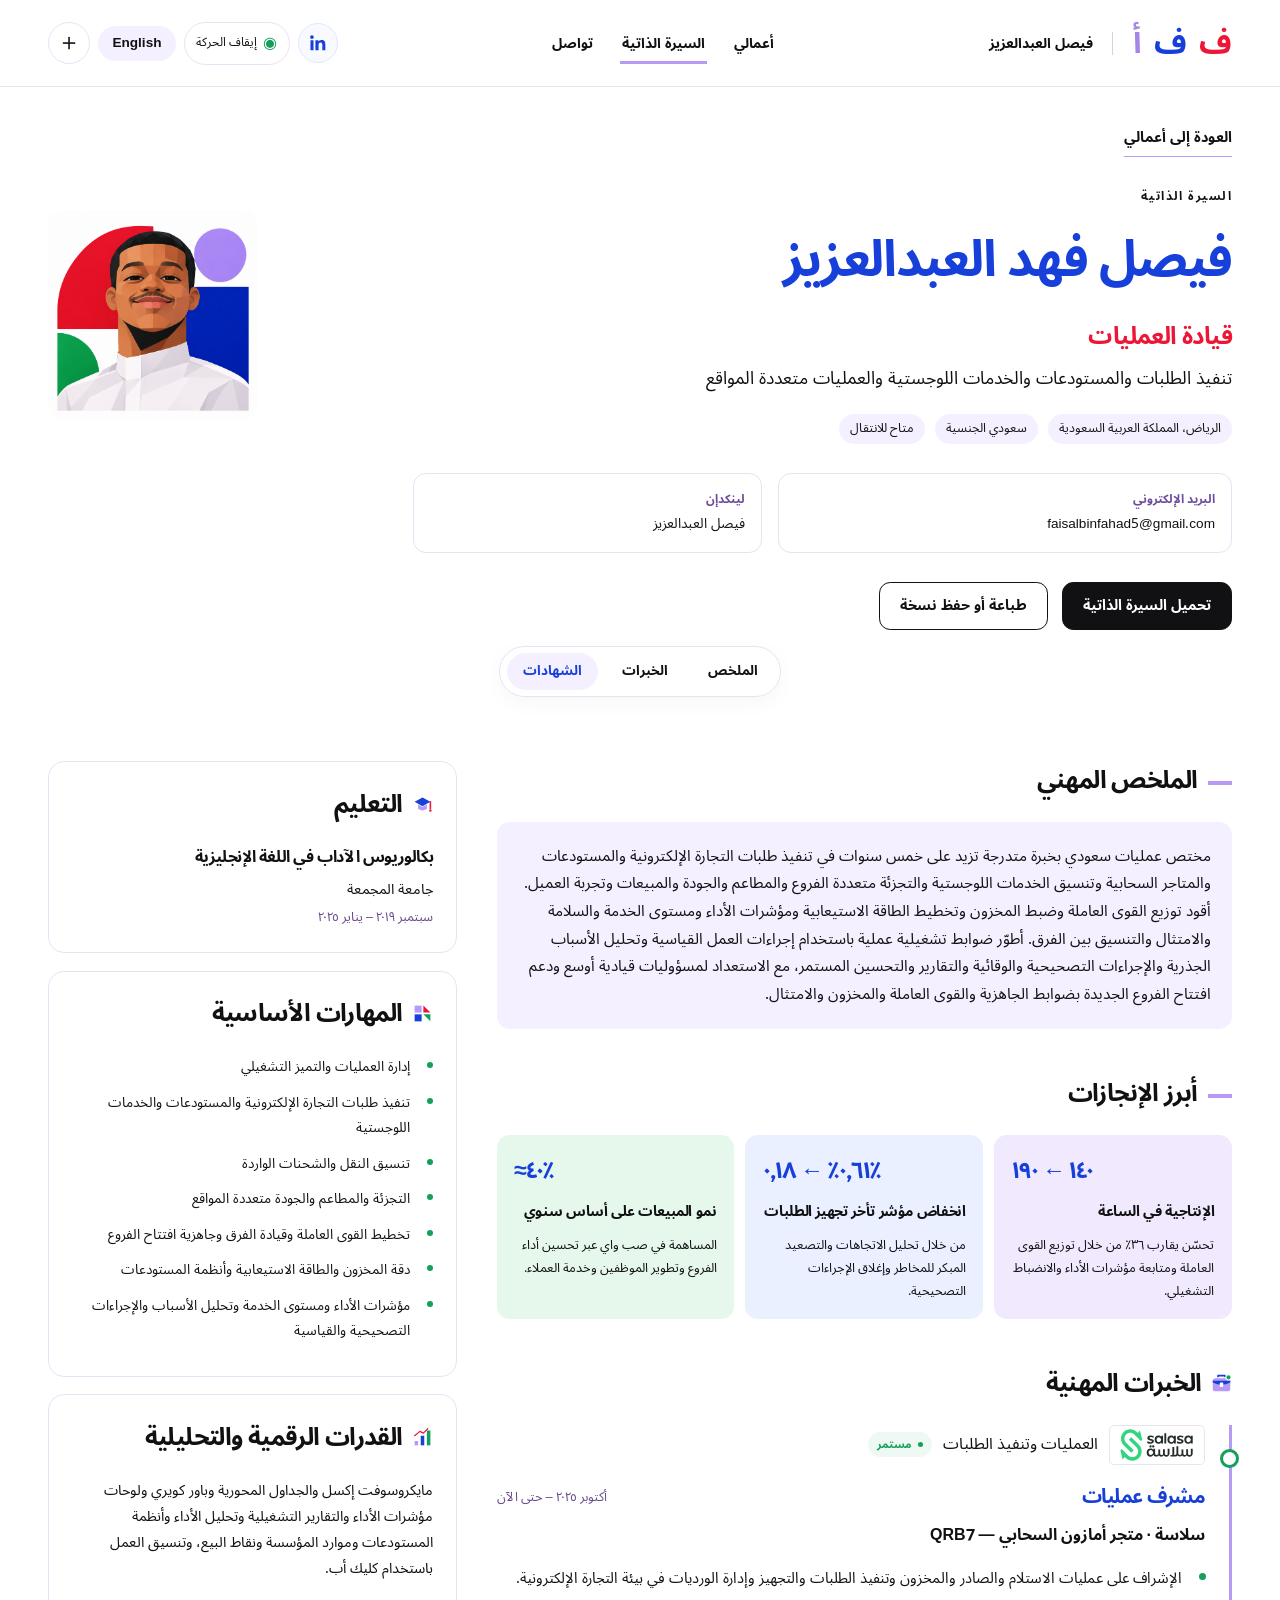
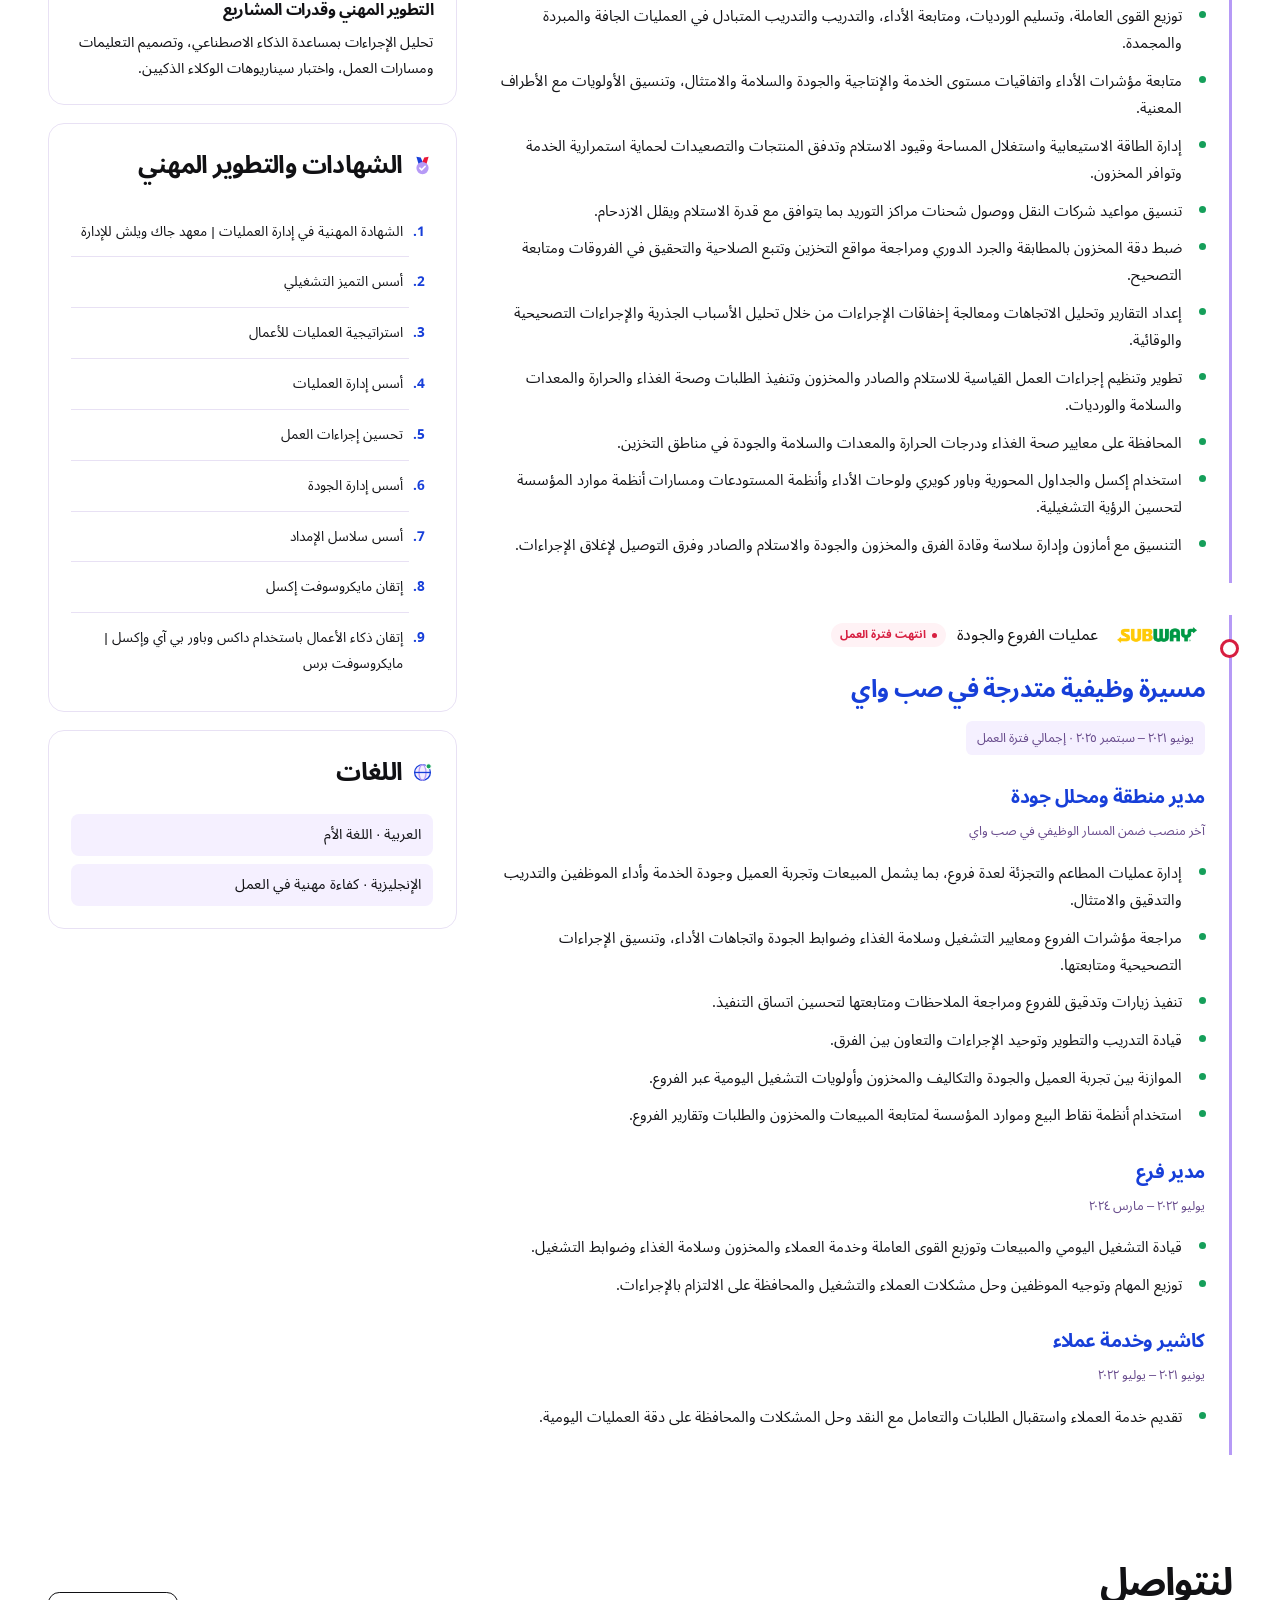
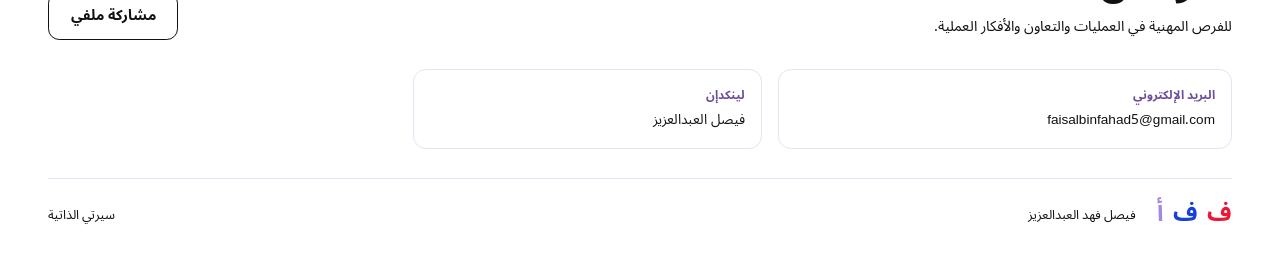
==== commit f0028238: "Clarify current and past experience with brand icons Use green current-role and red past-role timeli" ====
--- a/cv-ar.html
+++ b/cv-ar.html
@@ -1,4 +1,4 @@
-<!doctype html><html lang="ar" dir="rtl"><head><meta charset="utf-8"><meta name="viewport" content="width=device-width,initial-scale=1"><meta name="theme-color" content="#ffffff"><meta name="description" content="أقود العمليات، أحلل التفاصيل، وأبني الحلول. — تنفيذ الطلبات والمستودعات والخدمات اللوجستية والعمليات متعددة المواقع"><title>فيصل فهد العبدالعزيز | السيرة الذاتية</title><link rel="icon" href="favicon.svg" type="image/svg+xml"><link rel="stylesheet" href="style.css?v=20261126b"><link rel="stylesheet" href="projects.css?v=20261126b"><link rel="stylesheet" href="career.css?v=20261126c"><link rel="stylesheet" href="capabilities.css?v=20261126e"><link rel="stylesheet" href="identity-motion.css?v=20261126f"><link rel="stylesheet" href="cv-icons.css?v=20261126i"></head><body data-page="cv"><a class="skip-link" href="#main">انتقل إلى المحتوى</a><div class="reading-progress" aria-hidden="true"><span></span></div><header class="site-header"><a class="brand" href="ar.html"><span class="arabic-mark" aria-label="ف ف أ"><b>ف</b><b>ف</b><b>أ</b></span><span>فيصل العبدالعزيز</span></a><nav aria-label="التنقل الرئيسي"><a href="ar.html" >أعمالي</a><a href="cv-ar.html" aria-current=page>السيرة الذاتية</a><a href="#contact">تواصل</a></nav><div class="header-tools"><a class="linkedin-quick" href="https://www.linkedin.com/in/faisal-alabdulaziz-5491b7277" target="_blank" rel="noopener noreferrer" aria-label="حسابي على لينكدإن"><svg viewBox="0 0 24 24" aria-hidden="true" fill="currentColor"><path d="M5.4 7.5a2 2 0 1 0 0-4 2 2 0 0 0 0 4ZM3.8 9h3.3v11H3.8V9Zm5.4 0h3.2v1.5c.6-1 1.6-1.8 3.4-1.8 3.5 0 4.2 2.2 4.2 5.1V20h-3.3v-5.5c0-1.3 0-3-1.9-3s-2.2 1.4-2.2 2.9V20H9.2V9Z"/></svg></a><button class="motion-toggle" aria-pressed="false" data-motion><span aria-hidden="true">◉</span><span>إيقاف الحركة</span></button><a class="language-toggle" href="cv-en.html" lang="en" hreflang="en">English</a><button class="share-icon" data-share aria-label="مشاركة ملفي">＋</button></div></header><main id="main"><section class="container cv-hero"><a class="text-link" href="ar.html">العودة إلى أعمالي</a><div class="cv-intro"><div><p class="eyebrow">السيرة الذاتية</p><h1>فيصل فهد العبدالعزيز</h1><h2>قيادة العمليات</h2><p class="lead">تنفيذ الطلبات والمستودعات والخدمات اللوجستية والعمليات متعددة المواقع</p><div class="meta"><span>الرياض، المملكة العربية السعودية</span><span>سعودي الجنسية</span><span>متاح للانتقال</span></div></div><img src="portrait.png" alt="فيصل فهد العبدالعزيز" class="cv-avatar"></div><div class="contact-links"><a href="mailto:faisalbinfahad5@gmail.com"><small>البريد الإلكتروني</small><bdi>faisalbinfahad5@gmail.com</bdi></a><a href="https://www.linkedin.com/in/faisal-alabdulaziz-5491b7277" target="_blank" rel="noopener noreferrer"><small>لينكدإن</small>فيصل العبدالعزيز</a></div><div class="actions"><a class="button primary" href="Faisal_Alabdulaziz_Resume.pdf" download>تحميل السيرة الذاتية</a><button class="button" data-print>طباعة أو حفظ نسخة</button></div></section>
-<nav class="cv-jump" aria-label="أقسام السيرة الذاتية"><a href="#summary">الملخص</a><a href="#experience">الخبرات</a><a href="#certifications">الشهادات</a></nav><div class="container cv-layout"><div class="cv-main"><section class="cv-section" id="summary"><h2>الملخص المهني</h2><p class="summary">مختص عمليات سعودي بخبرة متدرجة تزيد على خمس سنوات في تنفيذ طلبات التجارة الإلكترونية والمستودعات والمتاجر السحابية وتنسيق الخدمات اللوجستية والتجزئة متعددة الفروع والمطاعم والجودة والمبيعات وتجربة العميل. أقود توزيع القوى العاملة وضبط المخزون وتخطيط الطاقة الاستيعابية ومؤشرات الأداء ومستوى الخدمة والسلامة والامتثال والتنسيق بين الفرق. أطوّر ضوابط تشغيلية عملية باستخدام إجراءات العمل القياسية وتحليل الأسباب الجذرية والإجراءات التصحيحية والوقائية والتقارير والتحسين المستمر، مع الاستعداد لمسؤوليات قيادية أوسع ودعم افتتاح الفروع الجديدة بضوابط الجاهزية والقوى العاملة والمخزون والامتثال.</p></section><section class="cv-section"><h2>أبرز الإنجازات</h2><div class="impact-grid"><article class="impact tone-0"><strong dir="ltr">١٤٠ ← ١٩٠</strong><h3>الإنتاجية في الساعة</h3><p>تحسّن يقارب ٣٦٪ من خلال توزيع القوى العاملة ومتابعة مؤشرات الأداء والانضباط التشغيلي.</p></article><article class="impact tone-1"><strong dir="ltr">٠٫٦١٪ ← ٠٫١٨٪</strong><h3>انخفاض مؤشر تأخر تجهيز الطلبات</h3><p>من خلال تحليل الاتجاهات والتصعيد المبكر للمخاطر وإغلاق الإجراءات التصحيحية.</p></article><article class="impact tone-2"><strong dir="ltr">≈٤٠٪</strong><h3>نمو المبيعات على أساس سنوي</h3><p>المساهمة في صب واي عبر تحسين أداء الفروع وتطوير الموظفين وخدمة العملاء.</p></article></div></section><section class="cv-section" id="experience"><h2>الخبرات المهنية</h2><article class="experience"><div class="experience-brand"><span class="employer-logo salasa"><img src="salasa-logo-light.svg" alt="سلاسة" width="112" height="48" loading="lazy"></span><span>العمليات وتنفيذ الطلبات</span></div><div class="job-title"><h3>مشرف عمليات</h3><span class="date">أكتوبر ٢٠٢٥ – حتى الآن</span></div><p class="employer">سلاسة · متجر أمازون السحابي — QRB7</p><ul class="bullets"><li>الإشراف على عمليات الاستلام والصادر والمخزون وتنفيذ الطلبات والتجهيز وإدارة الورديات في بيئة التجارة الإلكترونية.</li><li>توزيع القوى العاملة، وتسليم الورديات، ومتابعة الأداء، والتدريب والتدريب المتبادل في العمليات الجافة والمبردة والمجمدة.</li><li>متابعة مؤشرات الأداء واتفاقيات مستوى الخدمة والإنتاجية والجودة والسلامة والامتثال، وتنسيق الأولويات مع الأطراف المعنية.</li><li>إدارة الطاقة الاستيعابية واستغلال المساحة وقيود الاستلام وتدفق المنتجات والتصعيدات لحماية استمرارية الخدمة وتوافر المخزون.</li><li>تنسيق مواعيد شركات النقل ووصول شحنات مراكز التوريد بما يتوافق مع قدرة الاستلام ويقلل الازدحام.</li><li>ضبط دقة المخزون بالمطابقة والجرد الدوري ومراجعة مواقع التخزين وتتبع الصلاحية والتحقيق في الفروقات ومتابعة التصحيح.</li><li>إعداد التقارير وتحليل الاتجاهات ومعالجة إخفاقات الإجراءات من خلال تحليل الأسباب الجذرية والإجراءات التصحيحية والوقائية.</li><li>تطوير وتنظيم إجراءات العمل القياسية للاستلام والصادر والمخزون وتنفيذ الطلبات وصحة الغذاء والحرارة والمعدات والسلامة والورديات.</li><li>المحافظة على معايير صحة الغذاء ودرجات الحرارة والمعدات والسلامة والجودة في مناطق التخزين.</li><li>استخدام إكسل والجداول المحورية وباور كويري ولوحات الأداء وأنظمة المستودعات ومسارات أنظمة موارد المؤسسة لتحسين الرؤية التشغيلية.</li><li>التنسيق مع أمازون وإدارة سلاسة وقادة الفرق والمخزون والجودة والاستلام والصادر وفرق التوصيل لإغلاق الإجراءات.</li></ul></article><article class="experience subway"><div class="experience-brand"><span class="employer-logo subway"><img src="subway-logo.png" alt="صب واي" width="124" height="25" loading="lazy"></span><span>عمليات الفروع والجودة</span></div><h3>مسيرة وظيفية متدرجة في صب واي</h3><p class="date employment-period">يونيو ٢٠٢١ – سبتمبر ٢٠٢٥ · إجمالي فترة العمل</p><div class="sub-role"><h4>مدير منطقة ومحلل جودة</h4><p class="date">آخر منصب ضمن المسار الوظيفي في صب واي</p><ul class="bullets"><li>إدارة عمليات المطاعم والتجزئة لعدة فروع، بما يشمل المبيعات وتجربة العميل وجودة الخدمة وأداء الموظفين والتدريب والتدقيق والامتثال.</li><li>مراجعة مؤشرات الفروع ومعايير التشغيل وسلامة الغذاء وضوابط الجودة واتجاهات الأداء، وتنسيق الإجراءات التصحيحية ومتابعتها.</li><li>تنفيذ زيارات وتدقيق للفروع ومراجعة الملاحظات ومتابعتها لتحسين اتساق التنفيذ.</li><li>قيادة التدريب والتطوير وتوحيد الإجراءات والتعاون بين الفرق.</li><li>الموازنة بين تجربة العميل والجودة والتكاليف والمخزون وأولويات التشغيل اليومية عبر الفروع.</li><li>استخدام أنظمة نقاط البيع وموارد المؤسسة لمتابعة المبيعات والمخزون والطلبات وتقارير الفروع.</li></ul></div><div class="sub-role"><h4>مدير فرع</h4><p class="date">يوليو ٢٠٢٢ – مارس ٢٠٢٤</p><ul class="bullets"><li>قيادة التشغيل اليومي والمبيعات وتوزيع القوى العاملة وخدمة العملاء والمخزون وسلامة الغذاء وضوابط التشغيل.</li><li>توزيع المهام وتوجيه الموظفين وحل مشكلات العملاء والتشغيل والمحافظة على الالتزام بالإجراءات.</li></ul></div><div class="sub-role"><h4>كاشير وخدمة عملاء</h4><p class="date">يونيو ٢٠٢١ – يوليو ٢٠٢٢</p><ul class="bullets"><li>تقديم خدمة العملاء واستقبال الطلبات والتعامل مع النقد وحل المشكلات والمحافظة على دقة العمليات اليومية.</li></ul></div></article></section></div><aside class="cv-sidebar"><section class="info-box"><h2 class="cv-icon-heading"><svg class="cv-heading-icon" viewBox="0 0 24 24" width="21" height="21" aria-hidden="true" focusable="false"><path d="m3 9 9-5 9 5-9 5z" fill="#173fd9"/><path d="M7 12v5q5 4 10 0v-5l-5 3z" fill="#b69af6"/><path d="M21 9v8" stroke="#ec1737" stroke-width="1.8" stroke-linecap="round"/><circle cx="21" cy="19" r="1.4" fill="#ec1737"/></svg><span>التعليم</span></h2><h3>بكالوريوس الآداب في اللغة الإنجليزية</h3><p>جامعة المجمعة</p><span class="date">سبتمبر ٢٠١٩ – يناير ٢٠٢٥</span></section><section class="info-box"><h2 class="cv-icon-heading"><svg class="cv-heading-icon" viewBox="0 0 24 24" width="21" height="21" aria-hidden="true" focusable="false"><path d="M3 3h8v8H3z" fill="#b69af6"/><path d="m13 3 8 8h-8z" fill="#ec1737"/><path d="M3 13h8v8H3z" fill="#173fd9"/><path d="M13 13h8v8z" fill="#159f5a"/></svg><span>المهارات الأساسية</span></h2><ul class="bullets"><li>إدارة العمليات والتميز التشغيلي</li><li>تنفيذ طلبات التجارة الإلكترونية والمستودعات والخدمات اللوجستية</li><li>تنسيق النقل والشحنات الواردة</li><li>التجزئة والمطاعم والجودة متعددة المواقع</li><li>تخطيط القوى العاملة وقيادة الفرق وجاهزية افتتاح الفروع</li><li>دقة المخزون والطاقة الاستيعابية وأنظمة المستودعات</li><li>مؤشرات الأداء ومستوى الخدمة وتحليل الأسباب والإجراءات التصحيحية والقياسية</li></ul></section><section class="info-box"><h2>القدرات الرقمية والتحليلية</h2><p>مايكروسوفت إكسل والجداول المحورية وباور كويري ولوحات مؤشرات الأداء والتقارير التشغيلية وتحليل الأداء وأنظمة المستودعات وموارد المؤسسة ونقاط البيع، وتنسيق العمل باستخدام كليك أب.</p><h3>التطوير المهني وقدرات المشاريع</h3><p>تحليل الإجراءات بمساعدة الذكاء الاصطناعي، وتصميم التعليمات ومسارات العمل، واختبار سيناريوهات الوكلاء الذكيين.</p></section><section class="info-box" id="certifications"><h2 class="cv-icon-heading"><svg class="cv-heading-icon" viewBox="0 0 24 24" width="21" height="21" aria-hidden="true" focusable="false"><path d="m5 2 5 1 3 7-5 2z" fill="#173fd9"/><path d="m19 2-5 1-3 7 5 2z" fill="#ec1737"/><circle cx="12" cy="15" r="7" fill="#b69af6"/><path d="m9 15 2 2 4-4" fill="none" stroke="#fff" stroke-width="1.8" stroke-linecap="round" stroke-linejoin="round"/></svg><span>الشهادات والتطوير المهني</span></h2><ol class="certifications"><li>الشهادة المهنية في إدارة العمليات | معهد جاك ويلش للإدارة</li><li>أسس التميز التشغيلي</li><li>استراتيجية العمليات للأعمال</li><li>أسس إدارة العمليات</li><li>تحسين إجراءات العمل</li><li>أسس إدارة الجودة</li><li>أسس سلاسل الإمداد</li><li>إتقان مايكروسوفت إكسل</li><li>إتقان ذكاء الأعمال باستخدام داكس وباور بي آي وإكسل | مايكروسوفت برس</li></ol></section><section class="info-box"><h2 class="cv-icon-heading"><svg class="cv-heading-icon" viewBox="0 0 24 24" width="21" height="21" aria-hidden="true" focusable="false"><circle cx="12" cy="12" r="9" fill="#f3edff" stroke="#173fd9" stroke-width="1.5"/><ellipse cx="12" cy="12" rx="4" ry="9" fill="none" stroke="#b69af6" stroke-width="1.5"/><path d="M3 12h18" stroke="#173fd9" stroke-width="1.5"/><circle cx="19" cy="5" r="3" fill="#159f5a" stroke="#fff" stroke-width="1.2"/></svg><span>اللغات</span></h2><p class="language-line">العربية · اللغة الأم</p><p class="language-line">الإنجليزية · كفاءة مهنية في العمل</p></section></aside></div></main><footer class="container section contact" id="contact"><div class="section-heading"><div><h2>لنتواصل</h2><p>للفرص المهنية في العمليات والتعاون والأفكار العملية.</p></div><button class="button" data-share>مشاركة ملفي</button></div><div class="contact-links"><a href="mailto:faisalbinfahad5@gmail.com"><small>البريد الإلكتروني</small><bdi>faisalbinfahad5@gmail.com</bdi></a><a href="https://www.linkedin.com/in/faisal-alabdulaziz-5491b7277" target="_blank" rel="noopener noreferrer"><small>لينكدإن</small>فيصل العبدالعزيز</a></div><div class="footer-line"><span class="arabic-mark" aria-label="ف ف أ"><b>ف</b><b>ف</b><b>أ</b></span><span>فيصل فهد العبدالعزيز</span><a href="cv-ar.html">سيرتي الذاتية</a></div></footer>
+<!doctype html><html lang="ar" dir="rtl"><head><meta charset="utf-8"><meta name="viewport" content="width=device-width,initial-scale=1"><meta name="theme-color" content="#ffffff"><meta name="description" content="أقود العمليات، أحلل التفاصيل، وأبني الحلول. — تنفيذ الطلبات والمستودعات والخدمات اللوجستية والعمليات متعددة المواقع"><title>فيصل فهد العبدالعزيز | السيرة الذاتية</title><link rel="icon" href="favicon.svg" type="image/svg+xml"><link rel="stylesheet" href="style.css?v=20261126b"><link rel="stylesheet" href="projects.css?v=20261126b"><link rel="stylesheet" href="career.css?v=20261126c"><link rel="stylesheet" href="capabilities.css?v=20261126e"><link rel="stylesheet" href="identity-motion.css?v=20261126f"><link rel="stylesheet" href="cv-icons.css?v=20261126j"></head><body data-page="cv"><a class="skip-link" href="#main">انتقل إلى المحتوى</a><div class="reading-progress" aria-hidden="true"><span></span></div><header class="site-header"><a class="brand" href="ar.html"><span class="arabic-mark" aria-label="ف ف أ"><b>ف</b><b>ف</b><b>أ</b></span><span>فيصل العبدالعزيز</span></a><nav aria-label="التنقل الرئيسي"><a href="ar.html" >أعمالي</a><a href="cv-ar.html" aria-current=page>السيرة الذاتية</a><a href="#contact">تواصل</a></nav><div class="header-tools"><a class="linkedin-quick" href="https://www.linkedin.com/in/faisal-alabdulaziz-5491b7277" target="_blank" rel="noopener noreferrer" aria-label="حسابي على لينكدإن"><svg viewBox="0 0 24 24" aria-hidden="true" fill="currentColor"><path d="M5.4 7.5a2 2 0 1 0 0-4 2 2 0 0 0 0 4ZM3.8 9h3.3v11H3.8V9Zm5.4 0h3.2v1.5c.6-1 1.6-1.8 3.4-1.8 3.5 0 4.2 2.2 4.2 5.1V20h-3.3v-5.5c0-1.3 0-3-1.9-3s-2.2 1.4-2.2 2.9V20H9.2V9Z"/></svg></a><button class="motion-toggle" aria-pressed="false" data-motion><span aria-hidden="true">◉</span><span>إيقاف الحركة</span></button><a class="language-toggle" href="cv-en.html" lang="en" hreflang="en">English</a><button class="share-icon" data-share aria-label="مشاركة ملفي">＋</button></div></header><main id="main"><section class="container cv-hero"><a class="text-link" href="ar.html">العودة إلى أعمالي</a><div class="cv-intro"><div><p class="eyebrow">السيرة الذاتية</p><h1>فيصل فهد العبدالعزيز</h1><h2>قيادة العمليات</h2><p class="lead">تنفيذ الطلبات والمستودعات والخدمات اللوجستية والعمليات متعددة المواقع</p><div class="meta"><span>الرياض، المملكة العربية السعودية</span><span>سعودي الجنسية</span><span>متاح للانتقال</span></div></div><img src="portrait.png" alt="فيصل فهد العبدالعزيز" class="cv-avatar"></div><div class="contact-links"><a href="mailto:faisalbinfahad5@gmail.com"><small>البريد الإلكتروني</small><bdi>faisalbinfahad5@gmail.com</bdi></a><a href="https://www.linkedin.com/in/faisal-alabdulaziz-5491b7277" target="_blank" rel="noopener noreferrer"><small>لينكدإن</small>فيصل العبدالعزيز</a></div><div class="actions"><a class="button primary" href="Faisal_Alabdulaziz_Resume.pdf" download>تحميل السيرة الذاتية</a><button class="button" data-print>طباعة أو حفظ نسخة</button></div></section>
+<nav class="cv-jump" aria-label="أقسام السيرة الذاتية"><a href="#summary">الملخص</a><a href="#experience">الخبرات</a><a href="#certifications">الشهادات</a></nav><div class="container cv-layout"><div class="cv-main"><section class="cv-section" id="summary"><h2>الملخص المهني</h2><p class="summary">مختص عمليات سعودي بخبرة متدرجة تزيد على خمس سنوات في تنفيذ طلبات التجارة الإلكترونية والمستودعات والمتاجر السحابية وتنسيق الخدمات اللوجستية والتجزئة متعددة الفروع والمطاعم والجودة والمبيعات وتجربة العميل. أقود توزيع القوى العاملة وضبط المخزون وتخطيط الطاقة الاستيعابية ومؤشرات الأداء ومستوى الخدمة والسلامة والامتثال والتنسيق بين الفرق. أطوّر ضوابط تشغيلية عملية باستخدام إجراءات العمل القياسية وتحليل الأسباب الجذرية والإجراءات التصحيحية والوقائية والتقارير والتحسين المستمر، مع الاستعداد لمسؤوليات قيادية أوسع ودعم افتتاح الفروع الجديدة بضوابط الجاهزية والقوى العاملة والمخزون والامتثال.</p></section><section class="cv-section"><h2>أبرز الإنجازات</h2><div class="impact-grid"><article class="impact tone-0"><strong dir="ltr">١٤٠ ← ١٩٠</strong><h3>الإنتاجية في الساعة</h3><p>تحسّن يقارب ٣٦٪ من خلال توزيع القوى العاملة ومتابعة مؤشرات الأداء والانضباط التشغيلي.</p></article><article class="impact tone-1"><strong dir="ltr">٠٫٦١٪ ← ٠٫١٨٪</strong><h3>انخفاض مؤشر تأخر تجهيز الطلبات</h3><p>من خلال تحليل الاتجاهات والتصعيد المبكر للمخاطر وإغلاق الإجراءات التصحيحية.</p></article><article class="impact tone-2"><strong dir="ltr">≈٤٠٪</strong><h3>نمو المبيعات على أساس سنوي</h3><p>المساهمة في صب واي عبر تحسين أداء الفروع وتطوير الموظفين وخدمة العملاء.</p></article></div></section><section class="cv-section" id="experience"><h2 class="cv-icon-heading"><svg class="cv-heading-icon" viewBox="0 0 24 24" width="21" height="21" aria-hidden="true" focusable="false"><path d="M8 5V3h8v2" fill="none" stroke="#173fd9" stroke-width="1.8" stroke-linejoin="round"/><rect x="2" y="6" width="20" height="15" rx="3" fill="#b69af6"/><path d="M2 11q10 5 20 0V9H2z" fill="#173fd9"/><rect x="10" y="11" width="4" height="5" rx="1" fill="#fff"/><circle cx="20" cy="5" r="3" fill="#159f5a" stroke="#fff" stroke-width="1.2"/></svg><span>الخبرات المهنية</span></h2><article class="experience experience-current"><div class="experience-brand"><span class="employer-logo salasa"><img src="salasa-logo-light.svg" alt="سلاسة" width="112" height="48" loading="lazy"></span><span>العمليات وتنفيذ الطلبات</span><span class="employment-status">مستمر</span></div><div class="job-title"><h3>مشرف عمليات</h3><span class="date">أكتوبر ٢٠٢٥ – حتى الآن</span></div><p class="employer">سلاسة · متجر أمازون السحابي — QRB7</p><ul class="bullets"><li>الإشراف على عمليات الاستلام والصادر والمخزون وتنفيذ الطلبات والتجهيز وإدارة الورديات في بيئة التجارة الإلكترونية.</li><li>توزيع القوى العاملة، وتسليم الورديات، ومتابعة الأداء، والتدريب والتدريب المتبادل في العمليات الجافة والمبردة والمجمدة.</li><li>متابعة مؤشرات الأداء واتفاقيات مستوى الخدمة والإنتاجية والجودة والسلامة والامتثال، وتنسيق الأولويات مع الأطراف المعنية.</li><li>إدارة الطاقة الاستيعابية واستغلال المساحة وقيود الاستلام وتدفق المنتجات والتصعيدات لحماية استمرارية الخدمة وتوافر المخزون.</li><li>تنسيق مواعيد شركات النقل ووصول شحنات مراكز التوريد بما يتوافق مع قدرة الاستلام ويقلل الازدحام.</li><li>ضبط دقة المخزون بالمطابقة والجرد الدوري ومراجعة مواقع التخزين وتتبع الصلاحية والتحقيق في الفروقات ومتابعة التصحيح.</li><li>إعداد التقارير وتحليل الاتجاهات ومعالجة إخفاقات الإجراءات من خلال تحليل الأسباب الجذرية والإجراءات التصحيحية والوقائية.</li><li>تطوير وتنظيم إجراءات العمل القياسية للاستلام والصادر والمخزون وتنفيذ الطلبات وصحة الغذاء والحرارة والمعدات والسلامة والورديات.</li><li>المحافظة على معايير صحة الغذاء ودرجات الحرارة والمعدات والسلامة والجودة في مناطق التخزين.</li><li>استخدام إكسل والجداول المحورية وباور كويري ولوحات الأداء وأنظمة المستودعات ومسارات أنظمة موارد المؤسسة لتحسين الرؤية التشغيلية.</li><li>التنسيق مع أمازون وإدارة سلاسة وقادة الفرق والمخزون والجودة والاستلام والصادر وفرق التوصيل لإغلاق الإجراءات.</li></ul></article><article class="experience subway experience-former"><div class="experience-brand"><span class="employer-logo subway"><img src="subway-logo.png" alt="صب واي" width="124" height="25" loading="lazy"></span><span>عمليات الفروع والجودة</span><span class="employment-status">انتهت فترة العمل</span></div><h3>مسيرة وظيفية متدرجة في صب واي</h3><p class="date employment-period">يونيو ٢٠٢١ – سبتمبر ٢٠٢٥ · إجمالي فترة العمل</p><div class="sub-role"><h4>مدير منطقة ومحلل جودة</h4><p class="date">آخر منصب ضمن المسار الوظيفي في صب واي</p><ul class="bullets"><li>إدارة عمليات المطاعم والتجزئة لعدة فروع، بما يشمل المبيعات وتجربة العميل وجودة الخدمة وأداء الموظفين والتدريب والتدقيق والامتثال.</li><li>مراجعة مؤشرات الفروع ومعايير التشغيل وسلامة الغذاء وضوابط الجودة واتجاهات الأداء، وتنسيق الإجراءات التصحيحية ومتابعتها.</li><li>تنفيذ زيارات وتدقيق للفروع ومراجعة الملاحظات ومتابعتها لتحسين اتساق التنفيذ.</li><li>قيادة التدريب والتطوير وتوحيد الإجراءات والتعاون بين الفرق.</li><li>الموازنة بين تجربة العميل والجودة والتكاليف والمخزون وأولويات التشغيل اليومية عبر الفروع.</li><li>استخدام أنظمة نقاط البيع وموارد المؤسسة لمتابعة المبيعات والمخزون والطلبات وتقارير الفروع.</li></ul></div><div class="sub-role"><h4>مدير فرع</h4><p class="date">يوليو ٢٠٢٢ – مارس ٢٠٢٤</p><ul class="bullets"><li>قيادة التشغيل اليومي والمبيعات وتوزيع القوى العاملة وخدمة العملاء والمخزون وسلامة الغذاء وضوابط التشغيل.</li><li>توزيع المهام وتوجيه الموظفين وحل مشكلات العملاء والتشغيل والمحافظة على الالتزام بالإجراءات.</li></ul></div><div class="sub-role"><h4>كاشير وخدمة عملاء</h4><p class="date">يونيو ٢٠٢١ – يوليو ٢٠٢٢</p><ul class="bullets"><li>تقديم خدمة العملاء واستقبال الطلبات والتعامل مع النقد وحل المشكلات والمحافظة على دقة العمليات اليومية.</li></ul></div></article></section></div><aside class="cv-sidebar"><section class="info-box"><h2 class="cv-icon-heading"><svg class="cv-heading-icon" viewBox="0 0 24 24" width="21" height="21" aria-hidden="true" focusable="false"><path d="m3 9 9-5 9 5-9 5z" fill="#173fd9"/><path d="M7 12v5q5 4 10 0v-5l-5 3z" fill="#b69af6"/><path d="M21 9v8" stroke="#ec1737" stroke-width="1.8" stroke-linecap="round"/><circle cx="21" cy="19" r="1.4" fill="#ec1737"/></svg><span>التعليم</span></h2><h3>بكالوريوس الآداب في اللغة الإنجليزية</h3><p>جامعة المجمعة</p><span class="date">سبتمبر ٢٠١٩ – يناير ٢٠٢٥</span></section><section class="info-box"><h2 class="cv-icon-heading"><svg class="cv-heading-icon" viewBox="0 0 24 24" width="21" height="21" aria-hidden="true" focusable="false"><path d="M3 3h8v8H3z" fill="#b69af6"/><path d="m13 3 8 8h-8z" fill="#ec1737"/><path d="M3 13h8v8H3z" fill="#173fd9"/><path d="M13 13h8v8z" fill="#159f5a"/></svg><span>المهارات الأساسية</span></h2><ul class="bullets"><li>إدارة العمليات والتميز التشغيلي</li><li>تنفيذ طلبات التجارة الإلكترونية والمستودعات والخدمات اللوجستية</li><li>تنسيق النقل والشحنات الواردة</li><li>التجزئة والمطاعم والجودة متعددة المواقع</li><li>تخطيط القوى العاملة وقيادة الفرق وجاهزية افتتاح الفروع</li><li>دقة المخزون والطاقة الاستيعابية وأنظمة المستودعات</li><li>مؤشرات الأداء ومستوى الخدمة وتحليل الأسباب والإجراءات التصحيحية والقياسية</li></ul></section><section class="info-box"><h2 class="cv-icon-heading"><svg class="cv-heading-icon" viewBox="0 0 24 24" width="21" height="21" aria-hidden="true" focusable="false"><path d="M3 16h4v5H3z" fill="#b69af6"/><path d="M10 10h4v11h-4z" fill="#173fd9"/><path d="M17 4h4v17h-4z" fill="#159f5a"/><path d="m3 10 6-5 4 2 5-5" fill="none" stroke="#ec1737" stroke-width="1.4" stroke-linecap="round" stroke-linejoin="round"/></svg><span>القدرات الرقمية والتحليلية</span></h2><p>مايكروسوفت إكسل والجداول المحورية وباور كويري ولوحات مؤشرات الأداء والتقارير التشغيلية وتحليل الأداء وأنظمة المستودعات وموارد المؤسسة ونقاط البيع، وتنسيق العمل باستخدام كليك أب.</p><h3>التطوير المهني وقدرات المشاريع</h3><p>تحليل الإجراءات بمساعدة الذكاء الاصطناعي، وتصميم التعليمات ومسارات العمل، واختبار سيناريوهات الوكلاء الذكيين.</p></section><section class="info-box" id="certifications"><h2 class="cv-icon-heading"><svg class="cv-heading-icon" viewBox="0 0 24 24" width="21" height="21" aria-hidden="true" focusable="false"><path d="m5 2 5 1 3 7-5 2z" fill="#173fd9"/><path d="m19 2-5 1-3 7 5 2z" fill="#ec1737"/><circle cx="12" cy="15" r="7" fill="#b69af6"/><path d="m9 15 2 2 4-4" fill="none" stroke="#fff" stroke-width="1.8" stroke-linecap="round" stroke-linejoin="round"/></svg><span>الشهادات والتطوير المهني</span></h2><ol class="certifications"><li>الشهادة المهنية في إدارة العمليات | معهد جاك ويلش للإدارة</li><li>أسس التميز التشغيلي</li><li>استراتيجية العمليات للأعمال</li><li>أسس إدارة العمليات</li><li>تحسين إجراءات العمل</li><li>أسس إدارة الجودة</li><li>أسس سلاسل الإمداد</li><li>إتقان مايكروسوفت إكسل</li><li>إتقان ذكاء الأعمال باستخدام داكس وباور بي آي وإكسل | مايكروسوفت برس</li></ol></section><section class="info-box"><h2 class="cv-icon-heading"><svg class="cv-heading-icon" viewBox="0 0 24 24" width="21" height="21" aria-hidden="true" focusable="false"><circle cx="12" cy="12" r="9" fill="#f3edff" stroke="#173fd9" stroke-width="1.5"/><ellipse cx="12" cy="12" rx="4" ry="9" fill="none" stroke="#b69af6" stroke-width="1.5"/><path d="M3 12h18" stroke="#173fd9" stroke-width="1.5"/><circle cx="19" cy="5" r="3" fill="#159f5a" stroke="#fff" stroke-width="1.2"/></svg><span>اللغات</span></h2><p class="language-line">العربية · اللغة الأم</p><p class="language-line">الإنجليزية · كفاءة مهنية في العمل</p></section></aside></div></main><footer class="container section contact" id="contact"><div class="section-heading"><div><h2>لنتواصل</h2><p>للفرص المهنية في العمليات والتعاون والأفكار العملية.</p></div><button class="button" data-share>مشاركة ملفي</button></div><div class="contact-links"><a href="mailto:faisalbinfahad5@gmail.com"><small>البريد الإلكتروني</small><bdi>faisalbinfahad5@gmail.com</bdi></a><a href="https://www.linkedin.com/in/faisal-alabdulaziz-5491b7277" target="_blank" rel="noopener noreferrer"><small>لينكدإن</small>فيصل العبدالعزيز</a></div><div class="footer-line"><span class="arabic-mark" aria-label="ف ف أ"><b>ف</b><b>ف</b><b>أ</b></span><span>فيصل فهد العبدالعزيز</span><a href="cv-ar.html">سيرتي الذاتية</a></div></footer>
 <dialog id="project-dialog"><button class="dialog-close" data-close aria-label="إغلاق">×</button><div id="project-content"></div></dialog>
 <dialog id="share-dialog"><button class="dialog-close" data-close aria-label="إغلاق">×</button><h2>بداية تواصل جديد</h2><p>امسح الرمز لفتح ملف أعمالي، أو انسخ الرابط.</p><div id="qr-container"></div><p id="share-status" aria-live="polite"></p><input id="share-url" readonly aria-label="رابط ملف الأعمال" dir="ltr"><div class="share-actions"><button class="button primary" id="copy-link">نسخ الرابط</button><button class="button" id="native-share">مشاركة</button><a class="button" id="download-qr" href="Faisal_Portfolio_QR_ar.png" download>تحميل الرمز</a><a class="button" href="Faisal_Alabdulaziz.vcf" download>حفظ جهة الاتصال</a></div><p class="wallet-note">تحتاج سامسونج وليت إلى بطاقة متوافقة. هذا الرمز يفتح الموقع؛ إضافة بطاقة المحفظة لم تُجهّز بعد.</p></dialog><script id="site-data" type="application/json">{"projects": [["مُعين", "التحليلات التشغيلية", "تحليل بيانات تأخر تجهيز الطلبات وإعداد تقارير الأسباب والإجراءات التشغيلية.", "المراجعة اليدوية تحتاج وقتًا وتزيد صعوبة توحيد التقارير.", "مسار لرفع الملفات ومراجعة التأخير وتحديد الأسباب وتجهيز التقارير.", "رؤية أوضح للأداء ومسار مراجعة قابل للتكرار."], ["مرّر", "تخطيط الورديات والعمليات", "جمع تخطيط الورديات والمتابعة التشغيلية اليومية في واجهة واحدة.", "قد تتشتت معلومات الورديات والمتابعة التشغيلية بين مصادر مختلفة.", "مساحة منظمة لتخطيط الورديات والمعلومات التشغيلية.", "وضوح أكبر لتغطية الفريق والأولويات اليومية."], ["فصل", "إثباتات الطلبات", "تنظيم الشكاوى والإثباتات المرتبطة بالطلبات والأصناف.", "تحتاج شكاوى الطلبات إلى إثباتات واضحة ومتابعة منظمة.", "ربط معلومات الطلب والصنف بالإثباتات وحالة المراجعة.", "تسهيل مراجعة كل حالة والاحتفاظ بسجل منظم للمتابعة."]], "close": "إغلاق", "pnote": "نبذة عن المشروع. الواجهات المعروضة توضيحية؛ السجلات التشغيلية الخاصة غير منشورة.", "illustration": "واجهة توضيحية · بيانات تجريبية", "problem": "التحدي", "action": "الحل", "result": "القيمة", "copy": "نسخ الرابط", "copied": "تم نسخ الرابط", "copyfail": "انسخ هذا الرابط يدويًا", "wallet": "تحتاج سامسونج وليت إلى بطاقة متوافقة. هذا الرمز يفتح الموقع؛ إضافة بطاقة المحفظة لم تُجهّز بعد.", "unpublished": "يظهر رمز المشاركة الدائم بعد نشر الموقع. يمكنك حفظ جهة الاتصال الآن.", "sharetext": "امسح الرمز لفتح ملف أعمالي، أو انسخ الرابط.", "states": ["أرحّب", "أفكّر", "أشرح"], "tag": "أقود العمليات، أحلل التفاصيل، وأبني الحلول.", "lang": "ar"}</script><script src="qrcode.js" defer></script><script src="app.js?v=20261126f" defer></script><button class="back-top" aria-label="العودة للأعلى" data-top>↑</button></body></html>
--- a/cv-icons.css
+++ b/cv-icons.css
@@ -1 +1 @@
-.info-box>h2.cv-icon-heading{display:flex;align-items:baseline;gap:.6rem}.info-box>h2.cv-icon-heading:before{display:none}.cv-heading-icon{display:inline-block;align-self:baseline;flex:0 0 21px;width:21px;height:21px;overflow:visible;transform:translateY(.12em)}@media(max-width:650px){.info-box>h2.cv-icon-heading{gap:.5rem}.cv-heading-icon{flex-basis:20px;width:20px;height:20px}}@media print{.cv-heading-icon{print-color-adjust:exact;-webkit-print-color-adjust:exact}}
+.info-box>h2.cv-icon-heading,.cv-section>h2.cv-icon-heading{display:flex;align-items:baseline;gap:.6rem}.info-box>h2.cv-icon-heading:before,.cv-section>h2.cv-icon-heading:before{display:none}.cv-heading-icon{display:inline-block;align-self:baseline;flex:0 0 21px;width:21px;height:21px;overflow:visible;transform:translateY(.12em)}.experience-current{--employment-color:#159f5a;--employment-tint:#eff9f3}.experience-former{--employment-color:#d71e40;--employment-tint:#fff2f5}.experience-current:before,.experience-former:before{border-color:var(--employment-color)}.employment-status{display:inline-flex;align-items:center;gap:.35rem;font-size:.7rem!important;font-weight:700;line-height:1.6;padding:.2rem .55rem;border-radius:1rem;color:var(--employment-color)!important;background:var(--employment-tint);white-space:nowrap}.employment-status:before{content:'';width:5px;height:5px;border-radius:50%;background:currentColor;flex:none}.experience-brand{flex-wrap:wrap}@media(max-width:650px){.info-box>h2.cv-icon-heading,.cv-section>h2.cv-icon-heading{gap:.5rem}.cv-heading-icon{flex-basis:20px;width:20px;height:20px}.employment-status{font-size:.65rem!important}}@media print{.cv-heading-icon,.employment-status{print-color-adjust:exact;-webkit-print-color-adjust:exact}}
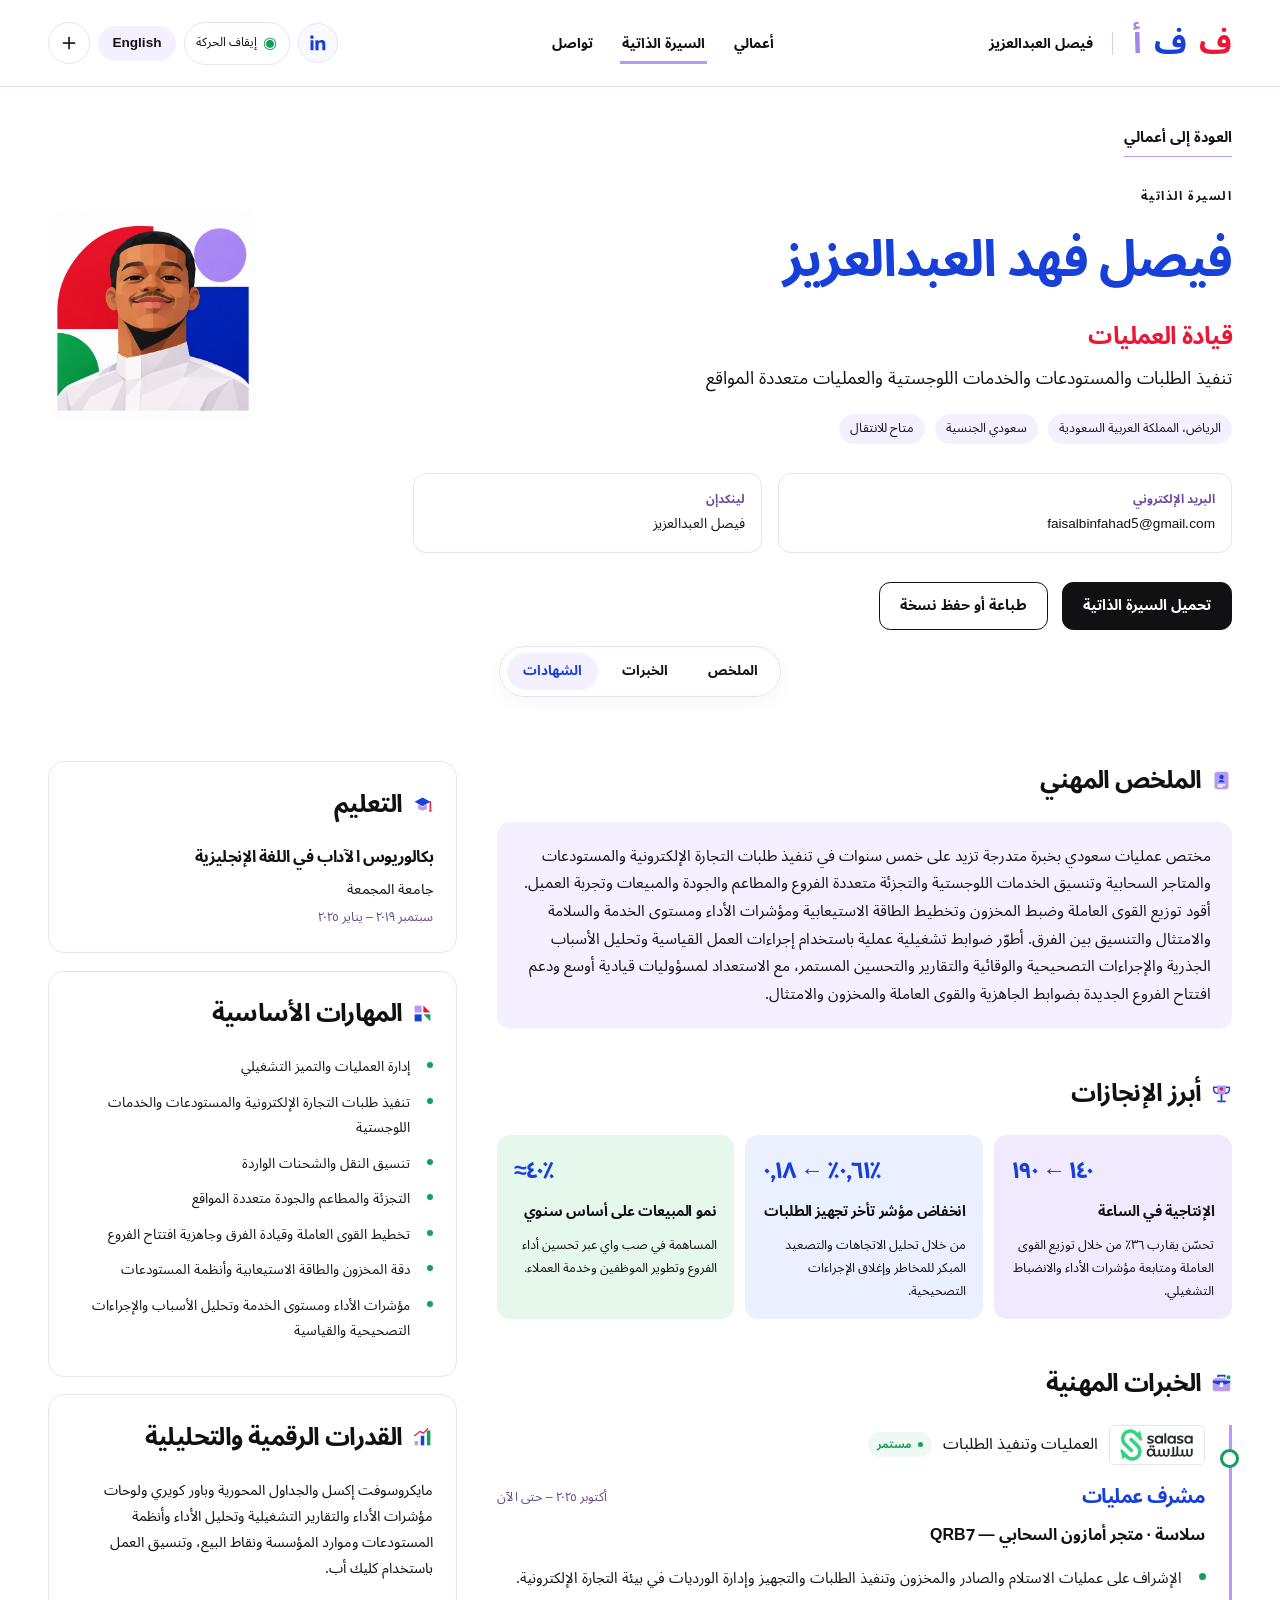
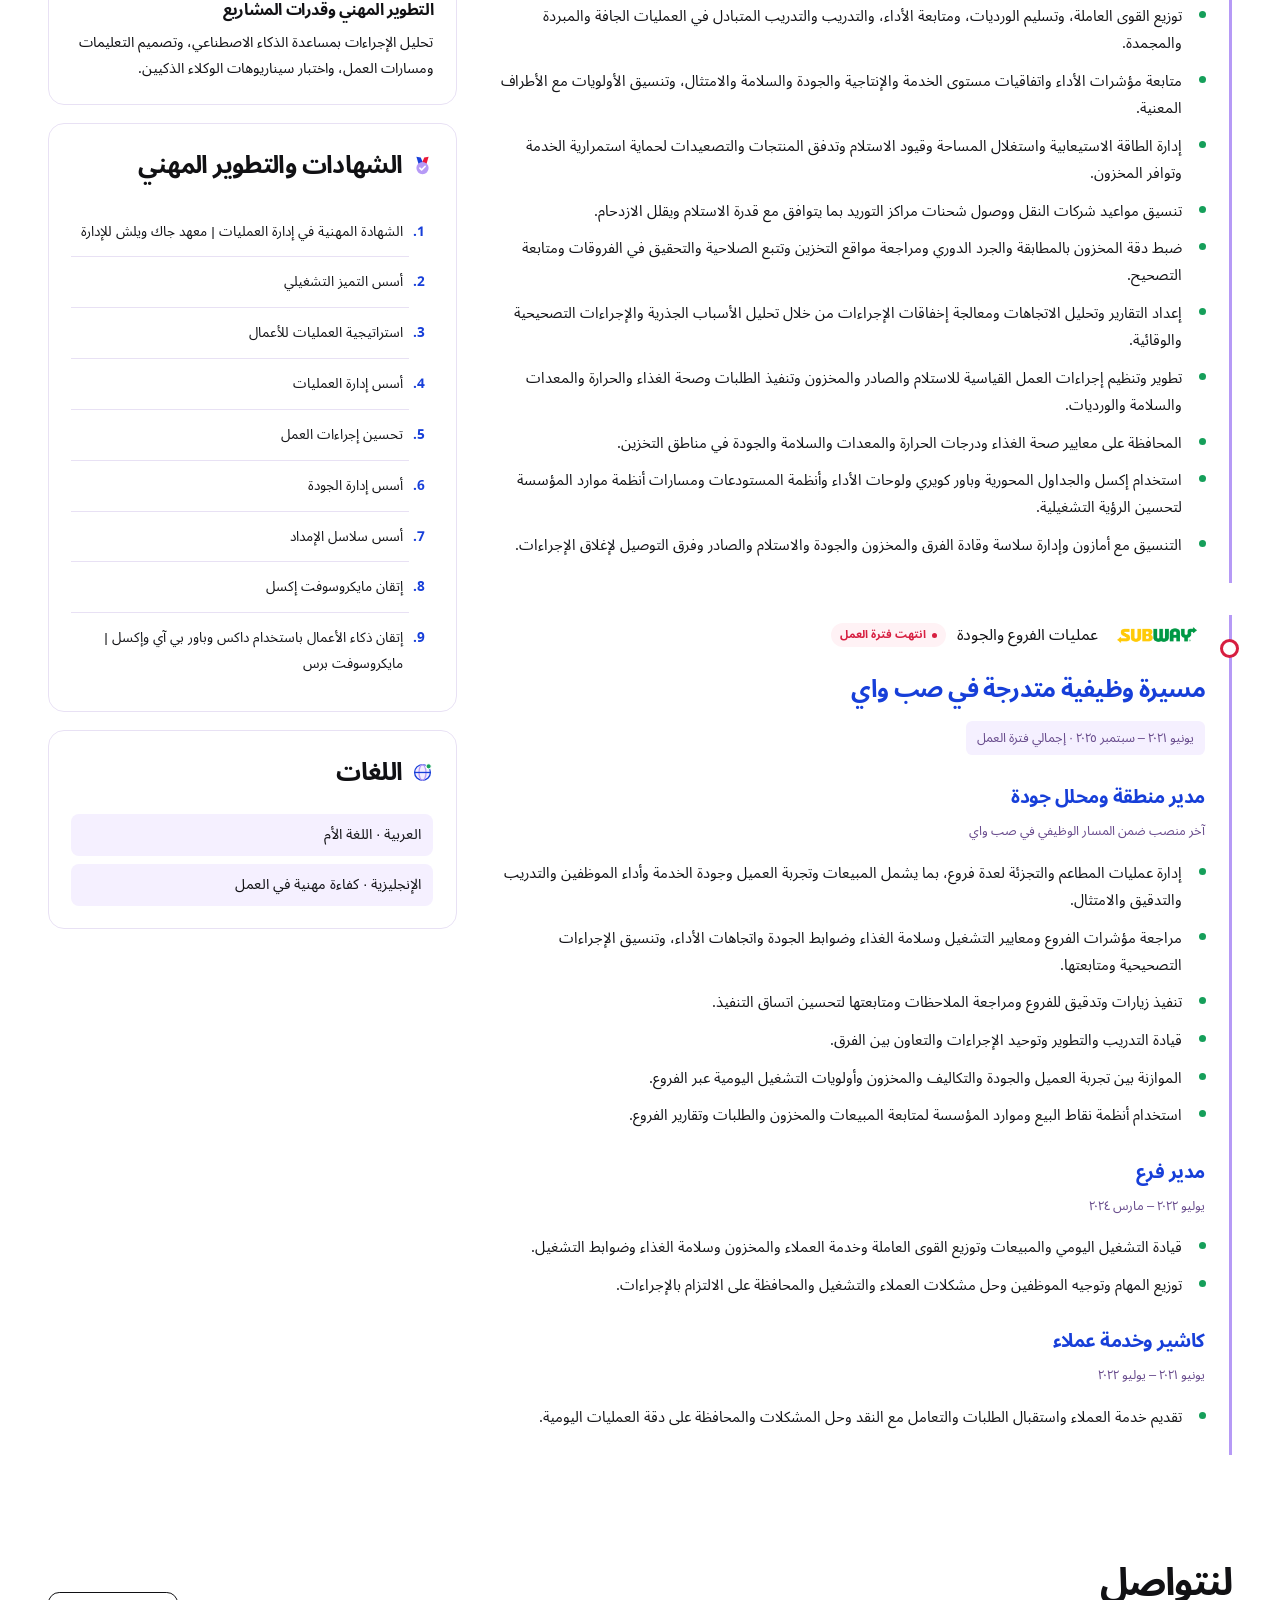
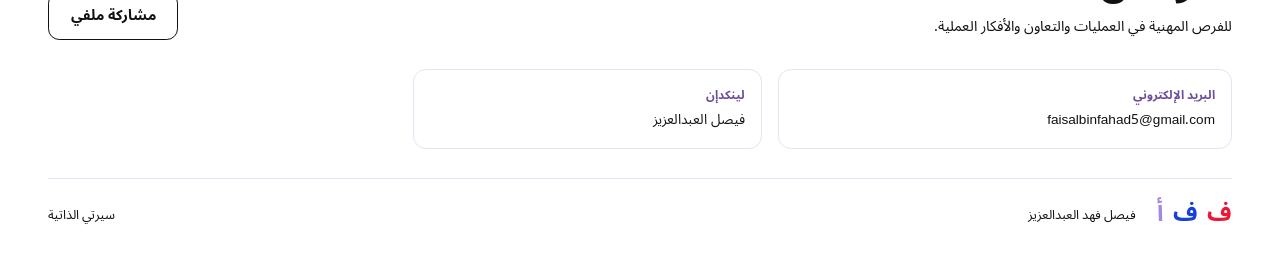
==== commit 5b370de5: "Match summary and impact headings to CV icon system Add small custom profile and trophy icons in the" ====
--- a/cv-ar.html
+++ b/cv-ar.html
@@ -1,4 +1,4 @@
 <!doctype html><html lang="ar" dir="rtl"><head><meta charset="utf-8"><meta name="viewport" content="width=device-width,initial-scale=1"><meta name="theme-color" content="#ffffff"><meta name="description" content="أقود العمليات، أحلل التفاصيل، وأبني الحلول. — تنفيذ الطلبات والمستودعات والخدمات اللوجستية والعمليات متعددة المواقع"><title>فيصل فهد العبدالعزيز | السيرة الذاتية</title><link rel="icon" href="favicon.svg" type="image/svg+xml"><link rel="stylesheet" href="style.css?v=20261126b"><link rel="stylesheet" href="projects.css?v=20261126b"><link rel="stylesheet" href="career.css?v=20261126c"><link rel="stylesheet" href="capabilities.css?v=20261126e"><link rel="stylesheet" href="identity-motion.css?v=20261126f"><link rel="stylesheet" href="cv-icons.css?v=20261126j"></head><body data-page="cv"><a class="skip-link" href="#main">انتقل إلى المحتوى</a><div class="reading-progress" aria-hidden="true"><span></span></div><header class="site-header"><a class="brand" href="ar.html"><span class="arabic-mark" aria-label="ف ف أ"><b>ف</b><b>ف</b><b>أ</b></span><span>فيصل العبدالعزيز</span></a><nav aria-label="التنقل الرئيسي"><a href="ar.html" >أعمالي</a><a href="cv-ar.html" aria-current=page>السيرة الذاتية</a><a href="#contact">تواصل</a></nav><div class="header-tools"><a class="linkedin-quick" href="https://www.linkedin.com/in/faisal-alabdulaziz-5491b7277" target="_blank" rel="noopener noreferrer" aria-label="حسابي على لينكدإن"><svg viewBox="0 0 24 24" aria-hidden="true" fill="currentColor"><path d="M5.4 7.5a2 2 0 1 0 0-4 2 2 0 0 0 0 4ZM3.8 9h3.3v11H3.8V9Zm5.4 0h3.2v1.5c.6-1 1.6-1.8 3.4-1.8 3.5 0 4.2 2.2 4.2 5.1V20h-3.3v-5.5c0-1.3 0-3-1.9-3s-2.2 1.4-2.2 2.9V20H9.2V9Z"/></svg></a><button class="motion-toggle" aria-pressed="false" data-motion><span aria-hidden="true">◉</span><span>إيقاف الحركة</span></button><a class="language-toggle" href="cv-en.html" lang="en" hreflang="en">English</a><button class="share-icon" data-share aria-label="مشاركة ملفي">＋</button></div></header><main id="main"><section class="container cv-hero"><a class="text-link" href="ar.html">العودة إلى أعمالي</a><div class="cv-intro"><div><p class="eyebrow">السيرة الذاتية</p><h1>فيصل فهد العبدالعزيز</h1><h2>قيادة العمليات</h2><p class="lead">تنفيذ الطلبات والمستودعات والخدمات اللوجستية والعمليات متعددة المواقع</p><div class="meta"><span>الرياض، المملكة العربية السعودية</span><span>سعودي الجنسية</span><span>متاح للانتقال</span></div></div><img src="portrait.png" alt="فيصل فهد العبدالعزيز" class="cv-avatar"></div><div class="contact-links"><a href="mailto:faisalbinfahad5@gmail.com"><small>البريد الإلكتروني</small><bdi>faisalbinfahad5@gmail.com</bdi></a><a href="https://www.linkedin.com/in/faisal-alabdulaziz-5491b7277" target="_blank" rel="noopener noreferrer"><small>لينكدإن</small>فيصل العبدالعزيز</a></div><div class="actions"><a class="button primary" href="Faisal_Alabdulaziz_Resume.pdf" download>تحميل السيرة الذاتية</a><button class="button" data-print>طباعة أو حفظ نسخة</button></div></section>
-<nav class="cv-jump" aria-label="أقسام السيرة الذاتية"><a href="#summary">الملخص</a><a href="#experience">الخبرات</a><a href="#certifications">الشهادات</a></nav><div class="container cv-layout"><div class="cv-main"><section class="cv-section" id="summary"><h2>الملخص المهني</h2><p class="summary">مختص عمليات سعودي بخبرة متدرجة تزيد على خمس سنوات في تنفيذ طلبات التجارة الإلكترونية والمستودعات والمتاجر السحابية وتنسيق الخدمات اللوجستية والتجزئة متعددة الفروع والمطاعم والجودة والمبيعات وتجربة العميل. أقود توزيع القوى العاملة وضبط المخزون وتخطيط الطاقة الاستيعابية ومؤشرات الأداء ومستوى الخدمة والسلامة والامتثال والتنسيق بين الفرق. أطوّر ضوابط تشغيلية عملية باستخدام إجراءات العمل القياسية وتحليل الأسباب الجذرية والإجراءات التصحيحية والوقائية والتقارير والتحسين المستمر، مع الاستعداد لمسؤوليات قيادية أوسع ودعم افتتاح الفروع الجديدة بضوابط الجاهزية والقوى العاملة والمخزون والامتثال.</p></section><section class="cv-section"><h2>أبرز الإنجازات</h2><div class="impact-grid"><article class="impact tone-0"><strong dir="ltr">١٤٠ ← ١٩٠</strong><h3>الإنتاجية في الساعة</h3><p>تحسّن يقارب ٣٦٪ من خلال توزيع القوى العاملة ومتابعة مؤشرات الأداء والانضباط التشغيلي.</p></article><article class="impact tone-1"><strong dir="ltr">٠٫٦١٪ ← ٠٫١٨٪</strong><h3>انخفاض مؤشر تأخر تجهيز الطلبات</h3><p>من خلال تحليل الاتجاهات والتصعيد المبكر للمخاطر وإغلاق الإجراءات التصحيحية.</p></article><article class="impact tone-2"><strong dir="ltr">≈٤٠٪</strong><h3>نمو المبيعات على أساس سنوي</h3><p>المساهمة في صب واي عبر تحسين أداء الفروع وتطوير الموظفين وخدمة العملاء.</p></article></div></section><section class="cv-section" id="experience"><h2 class="cv-icon-heading"><svg class="cv-heading-icon" viewBox="0 0 24 24" width="21" height="21" aria-hidden="true" focusable="false"><path d="M8 5V3h8v2" fill="none" stroke="#173fd9" stroke-width="1.8" stroke-linejoin="round"/><rect x="2" y="6" width="20" height="15" rx="3" fill="#b69af6"/><path d="M2 11q10 5 20 0V9H2z" fill="#173fd9"/><rect x="10" y="11" width="4" height="5" rx="1" fill="#fff"/><circle cx="20" cy="5" r="3" fill="#159f5a" stroke="#fff" stroke-width="1.2"/></svg><span>الخبرات المهنية</span></h2><article class="experience experience-current"><div class="experience-brand"><span class="employer-logo salasa"><img src="salasa-logo-light.svg" alt="سلاسة" width="112" height="48" loading="lazy"></span><span>العمليات وتنفيذ الطلبات</span><span class="employment-status">مستمر</span></div><div class="job-title"><h3>مشرف عمليات</h3><span class="date">أكتوبر ٢٠٢٥ – حتى الآن</span></div><p class="employer">سلاسة · متجر أمازون السحابي — QRB7</p><ul class="bullets"><li>الإشراف على عمليات الاستلام والصادر والمخزون وتنفيذ الطلبات والتجهيز وإدارة الورديات في بيئة التجارة الإلكترونية.</li><li>توزيع القوى العاملة، وتسليم الورديات، ومتابعة الأداء، والتدريب والتدريب المتبادل في العمليات الجافة والمبردة والمجمدة.</li><li>متابعة مؤشرات الأداء واتفاقيات مستوى الخدمة والإنتاجية والجودة والسلامة والامتثال، وتنسيق الأولويات مع الأطراف المعنية.</li><li>إدارة الطاقة الاستيعابية واستغلال المساحة وقيود الاستلام وتدفق المنتجات والتصعيدات لحماية استمرارية الخدمة وتوافر المخزون.</li><li>تنسيق مواعيد شركات النقل ووصول شحنات مراكز التوريد بما يتوافق مع قدرة الاستلام ويقلل الازدحام.</li><li>ضبط دقة المخزون بالمطابقة والجرد الدوري ومراجعة مواقع التخزين وتتبع الصلاحية والتحقيق في الفروقات ومتابعة التصحيح.</li><li>إعداد التقارير وتحليل الاتجاهات ومعالجة إخفاقات الإجراءات من خلال تحليل الأسباب الجذرية والإجراءات التصحيحية والوقائية.</li><li>تطوير وتنظيم إجراءات العمل القياسية للاستلام والصادر والمخزون وتنفيذ الطلبات وصحة الغذاء والحرارة والمعدات والسلامة والورديات.</li><li>المحافظة على معايير صحة الغذاء ودرجات الحرارة والمعدات والسلامة والجودة في مناطق التخزين.</li><li>استخدام إكسل والجداول المحورية وباور كويري ولوحات الأداء وأنظمة المستودعات ومسارات أنظمة موارد المؤسسة لتحسين الرؤية التشغيلية.</li><li>التنسيق مع أمازون وإدارة سلاسة وقادة الفرق والمخزون والجودة والاستلام والصادر وفرق التوصيل لإغلاق الإجراءات.</li></ul></article><article class="experience subway experience-former"><div class="experience-brand"><span class="employer-logo subway"><img src="subway-logo.png" alt="صب واي" width="124" height="25" loading="lazy"></span><span>عمليات الفروع والجودة</span><span class="employment-status">انتهت فترة العمل</span></div><h3>مسيرة وظيفية متدرجة في صب واي</h3><p class="date employment-period">يونيو ٢٠٢١ – سبتمبر ٢٠٢٥ · إجمالي فترة العمل</p><div class="sub-role"><h4>مدير منطقة ومحلل جودة</h4><p class="date">آخر منصب ضمن المسار الوظيفي في صب واي</p><ul class="bullets"><li>إدارة عمليات المطاعم والتجزئة لعدة فروع، بما يشمل المبيعات وتجربة العميل وجودة الخدمة وأداء الموظفين والتدريب والتدقيق والامتثال.</li><li>مراجعة مؤشرات الفروع ومعايير التشغيل وسلامة الغذاء وضوابط الجودة واتجاهات الأداء، وتنسيق الإجراءات التصحيحية ومتابعتها.</li><li>تنفيذ زيارات وتدقيق للفروع ومراجعة الملاحظات ومتابعتها لتحسين اتساق التنفيذ.</li><li>قيادة التدريب والتطوير وتوحيد الإجراءات والتعاون بين الفرق.</li><li>الموازنة بين تجربة العميل والجودة والتكاليف والمخزون وأولويات التشغيل اليومية عبر الفروع.</li><li>استخدام أنظمة نقاط البيع وموارد المؤسسة لمتابعة المبيعات والمخزون والطلبات وتقارير الفروع.</li></ul></div><div class="sub-role"><h4>مدير فرع</h4><p class="date">يوليو ٢٠٢٢ – مارس ٢٠٢٤</p><ul class="bullets"><li>قيادة التشغيل اليومي والمبيعات وتوزيع القوى العاملة وخدمة العملاء والمخزون وسلامة الغذاء وضوابط التشغيل.</li><li>توزيع المهام وتوجيه الموظفين وحل مشكلات العملاء والتشغيل والمحافظة على الالتزام بالإجراءات.</li></ul></div><div class="sub-role"><h4>كاشير وخدمة عملاء</h4><p class="date">يونيو ٢٠٢١ – يوليو ٢٠٢٢</p><ul class="bullets"><li>تقديم خدمة العملاء واستقبال الطلبات والتعامل مع النقد وحل المشكلات والمحافظة على دقة العمليات اليومية.</li></ul></div></article></section></div><aside class="cv-sidebar"><section class="info-box"><h2 class="cv-icon-heading"><svg class="cv-heading-icon" viewBox="0 0 24 24" width="21" height="21" aria-hidden="true" focusable="false"><path d="m3 9 9-5 9 5-9 5z" fill="#173fd9"/><path d="M7 12v5q5 4 10 0v-5l-5 3z" fill="#b69af6"/><path d="M21 9v8" stroke="#ec1737" stroke-width="1.8" stroke-linecap="round"/><circle cx="21" cy="19" r="1.4" fill="#ec1737"/></svg><span>التعليم</span></h2><h3>بكالوريوس الآداب في اللغة الإنجليزية</h3><p>جامعة المجمعة</p><span class="date">سبتمبر ٢٠١٩ – يناير ٢٠٢٥</span></section><section class="info-box"><h2 class="cv-icon-heading"><svg class="cv-heading-icon" viewBox="0 0 24 24" width="21" height="21" aria-hidden="true" focusable="false"><path d="M3 3h8v8H3z" fill="#b69af6"/><path d="m13 3 8 8h-8z" fill="#ec1737"/><path d="M3 13h8v8H3z" fill="#173fd9"/><path d="M13 13h8v8z" fill="#159f5a"/></svg><span>المهارات الأساسية</span></h2><ul class="bullets"><li>إدارة العمليات والتميز التشغيلي</li><li>تنفيذ طلبات التجارة الإلكترونية والمستودعات والخدمات اللوجستية</li><li>تنسيق النقل والشحنات الواردة</li><li>التجزئة والمطاعم والجودة متعددة المواقع</li><li>تخطيط القوى العاملة وقيادة الفرق وجاهزية افتتاح الفروع</li><li>دقة المخزون والطاقة الاستيعابية وأنظمة المستودعات</li><li>مؤشرات الأداء ومستوى الخدمة وتحليل الأسباب والإجراءات التصحيحية والقياسية</li></ul></section><section class="info-box"><h2 class="cv-icon-heading"><svg class="cv-heading-icon" viewBox="0 0 24 24" width="21" height="21" aria-hidden="true" focusable="false"><path d="M3 16h4v5H3z" fill="#b69af6"/><path d="M10 10h4v11h-4z" fill="#173fd9"/><path d="M17 4h4v17h-4z" fill="#159f5a"/><path d="m3 10 6-5 4 2 5-5" fill="none" stroke="#ec1737" stroke-width="1.4" stroke-linecap="round" stroke-linejoin="round"/></svg><span>القدرات الرقمية والتحليلية</span></h2><p>مايكروسوفت إكسل والجداول المحورية وباور كويري ولوحات مؤشرات الأداء والتقارير التشغيلية وتحليل الأداء وأنظمة المستودعات وموارد المؤسسة ونقاط البيع، وتنسيق العمل باستخدام كليك أب.</p><h3>التطوير المهني وقدرات المشاريع</h3><p>تحليل الإجراءات بمساعدة الذكاء الاصطناعي، وتصميم التعليمات ومسارات العمل، واختبار سيناريوهات الوكلاء الذكيين.</p></section><section class="info-box" id="certifications"><h2 class="cv-icon-heading"><svg class="cv-heading-icon" viewBox="0 0 24 24" width="21" height="21" aria-hidden="true" focusable="false"><path d="m5 2 5 1 3 7-5 2z" fill="#173fd9"/><path d="m19 2-5 1-3 7 5 2z" fill="#ec1737"/><circle cx="12" cy="15" r="7" fill="#b69af6"/><path d="m9 15 2 2 4-4" fill="none" stroke="#fff" stroke-width="1.8" stroke-linecap="round" stroke-linejoin="round"/></svg><span>الشهادات والتطوير المهني</span></h2><ol class="certifications"><li>الشهادة المهنية في إدارة العمليات | معهد جاك ويلش للإدارة</li><li>أسس التميز التشغيلي</li><li>استراتيجية العمليات للأعمال</li><li>أسس إدارة العمليات</li><li>تحسين إجراءات العمل</li><li>أسس إدارة الجودة</li><li>أسس سلاسل الإمداد</li><li>إتقان مايكروسوفت إكسل</li><li>إتقان ذكاء الأعمال باستخدام داكس وباور بي آي وإكسل | مايكروسوفت برس</li></ol></section><section class="info-box"><h2 class="cv-icon-heading"><svg class="cv-heading-icon" viewBox="0 0 24 24" width="21" height="21" aria-hidden="true" focusable="false"><circle cx="12" cy="12" r="9" fill="#f3edff" stroke="#173fd9" stroke-width="1.5"/><ellipse cx="12" cy="12" rx="4" ry="9" fill="none" stroke="#b69af6" stroke-width="1.5"/><path d="M3 12h18" stroke="#173fd9" stroke-width="1.5"/><circle cx="19" cy="5" r="3" fill="#159f5a" stroke="#fff" stroke-width="1.2"/></svg><span>اللغات</span></h2><p class="language-line">العربية · اللغة الأم</p><p class="language-line">الإنجليزية · كفاءة مهنية في العمل</p></section></aside></div></main><footer class="container section contact" id="contact"><div class="section-heading"><div><h2>لنتواصل</h2><p>للفرص المهنية في العمليات والتعاون والأفكار العملية.</p></div><button class="button" data-share>مشاركة ملفي</button></div><div class="contact-links"><a href="mailto:faisalbinfahad5@gmail.com"><small>البريد الإلكتروني</small><bdi>faisalbinfahad5@gmail.com</bdi></a><a href="https://www.linkedin.com/in/faisal-alabdulaziz-5491b7277" target="_blank" rel="noopener noreferrer"><small>لينكدإن</small>فيصل العبدالعزيز</a></div><div class="footer-line"><span class="arabic-mark" aria-label="ف ف أ"><b>ف</b><b>ف</b><b>أ</b></span><span>فيصل فهد العبدالعزيز</span><a href="cv-ar.html">سيرتي الذاتية</a></div></footer>
+<nav class="cv-jump" aria-label="أقسام السيرة الذاتية"><a href="#summary">الملخص</a><a href="#experience">الخبرات</a><a href="#certifications">الشهادات</a></nav><div class="container cv-layout"><div class="cv-main"><section class="cv-section" id="summary"><h2 class="cv-icon-heading"><svg class="cv-heading-icon" viewBox="0 0 24 24" width="21" height="21" aria-hidden="true" focusable="false"><rect x="4" y="2" width="16" height="20" rx="3" fill="#b69af6"/><circle cx="12" cy="8" r="2.5" fill="#173fd9"/><path d="M8 14q4-5 8 0" fill="#173fd9"/><path d="M8 17h8M8 19h5" stroke="#fff" stroke-width="1.5" stroke-linecap="round"/></svg><span>الملخص المهني</span></h2><p class="summary">مختص عمليات سعودي بخبرة متدرجة تزيد على خمس سنوات في تنفيذ طلبات التجارة الإلكترونية والمستودعات والمتاجر السحابية وتنسيق الخدمات اللوجستية والتجزئة متعددة الفروع والمطاعم والجودة والمبيعات وتجربة العميل. أقود توزيع القوى العاملة وضبط المخزون وتخطيط الطاقة الاستيعابية ومؤشرات الأداء ومستوى الخدمة والسلامة والامتثال والتنسيق بين الفرق. أطوّر ضوابط تشغيلية عملية باستخدام إجراءات العمل القياسية وتحليل الأسباب الجذرية والإجراءات التصحيحية والوقائية والتقارير والتحسين المستمر، مع الاستعداد لمسؤوليات قيادية أوسع ودعم افتتاح الفروع الجديدة بضوابط الجاهزية والقوى العاملة والمخزون والامتثال.</p></section><section class="cv-section"><h2 class="cv-icon-heading"><svg class="cv-heading-icon" viewBox="0 0 24 24" width="21" height="21" aria-hidden="true" focusable="false"><path d="M7 3h10v6a5 5 0 0 1-10 0z" fill="#b69af6"/><path d="M7 5H3v2q0 5 5 5M17 5h4v2q0 5-5 5" fill="none" stroke="#173fd9" stroke-width="1.7" stroke-linejoin="round"/><path d="M12 14v5M8 21h8" stroke="#173fd9" stroke-width="2" stroke-linecap="round"/><circle cx="12" cy="7" r="2" fill="#ec1737"/></svg><span>أبرز الإنجازات</span></h2><div class="impact-grid"><article class="impact tone-0"><strong dir="ltr">١٤٠ ← ١٩٠</strong><h3>الإنتاجية في الساعة</h3><p>تحسّن يقارب ٣٦٪ من خلال توزيع القوى العاملة ومتابعة مؤشرات الأداء والانضباط التشغيلي.</p></article><article class="impact tone-1"><strong dir="ltr">٠٫٦١٪ ← ٠٫١٨٪</strong><h3>انخفاض مؤشر تأخر تجهيز الطلبات</h3><p>من خلال تحليل الاتجاهات والتصعيد المبكر للمخاطر وإغلاق الإجراءات التصحيحية.</p></article><article class="impact tone-2"><strong dir="ltr">≈٤٠٪</strong><h3>نمو المبيعات على أساس سنوي</h3><p>المساهمة في صب واي عبر تحسين أداء الفروع وتطوير الموظفين وخدمة العملاء.</p></article></div></section><section class="cv-section" id="experience"><h2 class="cv-icon-heading"><svg class="cv-heading-icon" viewBox="0 0 24 24" width="21" height="21" aria-hidden="true" focusable="false"><path d="M8 5V3h8v2" fill="none" stroke="#173fd9" stroke-width="1.8" stroke-linejoin="round"/><rect x="2" y="6" width="20" height="15" rx="3" fill="#b69af6"/><path d="M2 11q10 5 20 0V9H2z" fill="#173fd9"/><rect x="10" y="11" width="4" height="5" rx="1" fill="#fff"/><circle cx="20" cy="5" r="3" fill="#159f5a" stroke="#fff" stroke-width="1.2"/></svg><span>الخبرات المهنية</span></h2><article class="experience experience-current"><div class="experience-brand"><span class="employer-logo salasa"><img src="salasa-logo-light.svg" alt="سلاسة" width="112" height="48" loading="lazy"></span><span>العمليات وتنفيذ الطلبات</span><span class="employment-status">مستمر</span></div><div class="job-title"><h3>مشرف عمليات</h3><span class="date">أكتوبر ٢٠٢٥ – حتى الآن</span></div><p class="employer">سلاسة · متجر أمازون السحابي — QRB7</p><ul class="bullets"><li>الإشراف على عمليات الاستلام والصادر والمخزون وتنفيذ الطلبات والتجهيز وإدارة الورديات في بيئة التجارة الإلكترونية.</li><li>توزيع القوى العاملة، وتسليم الورديات، ومتابعة الأداء، والتدريب والتدريب المتبادل في العمليات الجافة والمبردة والمجمدة.</li><li>متابعة مؤشرات الأداء واتفاقيات مستوى الخدمة والإنتاجية والجودة والسلامة والامتثال، وتنسيق الأولويات مع الأطراف المعنية.</li><li>إدارة الطاقة الاستيعابية واستغلال المساحة وقيود الاستلام وتدفق المنتجات والتصعيدات لحماية استمرارية الخدمة وتوافر المخزون.</li><li>تنسيق مواعيد شركات النقل ووصول شحنات مراكز التوريد بما يتوافق مع قدرة الاستلام ويقلل الازدحام.</li><li>ضبط دقة المخزون بالمطابقة والجرد الدوري ومراجعة مواقع التخزين وتتبع الصلاحية والتحقيق في الفروقات ومتابعة التصحيح.</li><li>إعداد التقارير وتحليل الاتجاهات ومعالجة إخفاقات الإجراءات من خلال تحليل الأسباب الجذرية والإجراءات التصحيحية والوقائية.</li><li>تطوير وتنظيم إجراءات العمل القياسية للاستلام والصادر والمخزون وتنفيذ الطلبات وصحة الغذاء والحرارة والمعدات والسلامة والورديات.</li><li>المحافظة على معايير صحة الغذاء ودرجات الحرارة والمعدات والسلامة والجودة في مناطق التخزين.</li><li>استخدام إكسل والجداول المحورية وباور كويري ولوحات الأداء وأنظمة المستودعات ومسارات أنظمة موارد المؤسسة لتحسين الرؤية التشغيلية.</li><li>التنسيق مع أمازون وإدارة سلاسة وقادة الفرق والمخزون والجودة والاستلام والصادر وفرق التوصيل لإغلاق الإجراءات.</li></ul></article><article class="experience subway experience-former"><div class="experience-brand"><span class="employer-logo subway"><img src="subway-logo.png" alt="صب واي" width="124" height="25" loading="lazy"></span><span>عمليات الفروع والجودة</span><span class="employment-status">انتهت فترة العمل</span></div><h3>مسيرة وظيفية متدرجة في صب واي</h3><p class="date employment-period">يونيو ٢٠٢١ – سبتمبر ٢٠٢٥ · إجمالي فترة العمل</p><div class="sub-role"><h4>مدير منطقة ومحلل جودة</h4><p class="date">آخر منصب ضمن المسار الوظيفي في صب واي</p><ul class="bullets"><li>إدارة عمليات المطاعم والتجزئة لعدة فروع، بما يشمل المبيعات وتجربة العميل وجودة الخدمة وأداء الموظفين والتدريب والتدقيق والامتثال.</li><li>مراجعة مؤشرات الفروع ومعايير التشغيل وسلامة الغذاء وضوابط الجودة واتجاهات الأداء، وتنسيق الإجراءات التصحيحية ومتابعتها.</li><li>تنفيذ زيارات وتدقيق للفروع ومراجعة الملاحظات ومتابعتها لتحسين اتساق التنفيذ.</li><li>قيادة التدريب والتطوير وتوحيد الإجراءات والتعاون بين الفرق.</li><li>الموازنة بين تجربة العميل والجودة والتكاليف والمخزون وأولويات التشغيل اليومية عبر الفروع.</li><li>استخدام أنظمة نقاط البيع وموارد المؤسسة لمتابعة المبيعات والمخزون والطلبات وتقارير الفروع.</li></ul></div><div class="sub-role"><h4>مدير فرع</h4><p class="date">يوليو ٢٠٢٢ – مارس ٢٠٢٤</p><ul class="bullets"><li>قيادة التشغيل اليومي والمبيعات وتوزيع القوى العاملة وخدمة العملاء والمخزون وسلامة الغذاء وضوابط التشغيل.</li><li>توزيع المهام وتوجيه الموظفين وحل مشكلات العملاء والتشغيل والمحافظة على الالتزام بالإجراءات.</li></ul></div><div class="sub-role"><h4>كاشير وخدمة عملاء</h4><p class="date">يونيو ٢٠٢١ – يوليو ٢٠٢٢</p><ul class="bullets"><li>تقديم خدمة العملاء واستقبال الطلبات والتعامل مع النقد وحل المشكلات والمحافظة على دقة العمليات اليومية.</li></ul></div></article></section></div><aside class="cv-sidebar"><section class="info-box"><h2 class="cv-icon-heading"><svg class="cv-heading-icon" viewBox="0 0 24 24" width="21" height="21" aria-hidden="true" focusable="false"><path d="m3 9 9-5 9 5-9 5z" fill="#173fd9"/><path d="M7 12v5q5 4 10 0v-5l-5 3z" fill="#b69af6"/><path d="M21 9v8" stroke="#ec1737" stroke-width="1.8" stroke-linecap="round"/><circle cx="21" cy="19" r="1.4" fill="#ec1737"/></svg><span>التعليم</span></h2><h3>بكالوريوس الآداب في اللغة الإنجليزية</h3><p>جامعة المجمعة</p><span class="date">سبتمبر ٢٠١٩ – يناير ٢٠٢٥</span></section><section class="info-box"><h2 class="cv-icon-heading"><svg class="cv-heading-icon" viewBox="0 0 24 24" width="21" height="21" aria-hidden="true" focusable="false"><path d="M3 3h8v8H3z" fill="#b69af6"/><path d="m13 3 8 8h-8z" fill="#ec1737"/><path d="M3 13h8v8H3z" fill="#173fd9"/><path d="M13 13h8v8z" fill="#159f5a"/></svg><span>المهارات الأساسية</span></h2><ul class="bullets"><li>إدارة العمليات والتميز التشغيلي</li><li>تنفيذ طلبات التجارة الإلكترونية والمستودعات والخدمات اللوجستية</li><li>تنسيق النقل والشحنات الواردة</li><li>التجزئة والمطاعم والجودة متعددة المواقع</li><li>تخطيط القوى العاملة وقيادة الفرق وجاهزية افتتاح الفروع</li><li>دقة المخزون والطاقة الاستيعابية وأنظمة المستودعات</li><li>مؤشرات الأداء ومستوى الخدمة وتحليل الأسباب والإجراءات التصحيحية والقياسية</li></ul></section><section class="info-box"><h2 class="cv-icon-heading"><svg class="cv-heading-icon" viewBox="0 0 24 24" width="21" height="21" aria-hidden="true" focusable="false"><path d="M3 16h4v5H3z" fill="#b69af6"/><path d="M10 10h4v11h-4z" fill="#173fd9"/><path d="M17 4h4v17h-4z" fill="#159f5a"/><path d="m3 10 6-5 4 2 5-5" fill="none" stroke="#ec1737" stroke-width="1.4" stroke-linecap="round" stroke-linejoin="round"/></svg><span>القدرات الرقمية والتحليلية</span></h2><p>مايكروسوفت إكسل والجداول المحورية وباور كويري ولوحات مؤشرات الأداء والتقارير التشغيلية وتحليل الأداء وأنظمة المستودعات وموارد المؤسسة ونقاط البيع، وتنسيق العمل باستخدام كليك أب.</p><h3>التطوير المهني وقدرات المشاريع</h3><p>تحليل الإجراءات بمساعدة الذكاء الاصطناعي، وتصميم التعليمات ومسارات العمل، واختبار سيناريوهات الوكلاء الذكيين.</p></section><section class="info-box" id="certifications"><h2 class="cv-icon-heading"><svg class="cv-heading-icon" viewBox="0 0 24 24" width="21" height="21" aria-hidden="true" focusable="false"><path d="m5 2 5 1 3 7-5 2z" fill="#173fd9"/><path d="m19 2-5 1-3 7 5 2z" fill="#ec1737"/><circle cx="12" cy="15" r="7" fill="#b69af6"/><path d="m9 15 2 2 4-4" fill="none" stroke="#fff" stroke-width="1.8" stroke-linecap="round" stroke-linejoin="round"/></svg><span>الشهادات والتطوير المهني</span></h2><ol class="certifications"><li>الشهادة المهنية في إدارة العمليات | معهد جاك ويلش للإدارة</li><li>أسس التميز التشغيلي</li><li>استراتيجية العمليات للأعمال</li><li>أسس إدارة العمليات</li><li>تحسين إجراءات العمل</li><li>أسس إدارة الجودة</li><li>أسس سلاسل الإمداد</li><li>إتقان مايكروسوفت إكسل</li><li>إتقان ذكاء الأعمال باستخدام داكس وباور بي آي وإكسل | مايكروسوفت برس</li></ol></section><section class="info-box"><h2 class="cv-icon-heading"><svg class="cv-heading-icon" viewBox="0 0 24 24" width="21" height="21" aria-hidden="true" focusable="false"><circle cx="12" cy="12" r="9" fill="#f3edff" stroke="#173fd9" stroke-width="1.5"/><ellipse cx="12" cy="12" rx="4" ry="9" fill="none" stroke="#b69af6" stroke-width="1.5"/><path d="M3 12h18" stroke="#173fd9" stroke-width="1.5"/><circle cx="19" cy="5" r="3" fill="#159f5a" stroke="#fff" stroke-width="1.2"/></svg><span>اللغات</span></h2><p class="language-line">العربية · اللغة الأم</p><p class="language-line">الإنجليزية · كفاءة مهنية في العمل</p></section></aside></div></main><footer class="container section contact" id="contact"><div class="section-heading"><div><h2>لنتواصل</h2><p>للفرص المهنية في العمليات والتعاون والأفكار العملية.</p></div><button class="button" data-share>مشاركة ملفي</button></div><div class="contact-links"><a href="mailto:faisalbinfahad5@gmail.com"><small>البريد الإلكتروني</small><bdi>faisalbinfahad5@gmail.com</bdi></a><a href="https://www.linkedin.com/in/faisal-alabdulaziz-5491b7277" target="_blank" rel="noopener noreferrer"><small>لينكدإن</small>فيصل العبدالعزيز</a></div><div class="footer-line"><span class="arabic-mark" aria-label="ف ف أ"><b>ف</b><b>ف</b><b>أ</b></span><span>فيصل فهد العبدالعزيز</span><a href="cv-ar.html">سيرتي الذاتية</a></div></footer>
 <dialog id="project-dialog"><button class="dialog-close" data-close aria-label="إغلاق">×</button><div id="project-content"></div></dialog>
 <dialog id="share-dialog"><button class="dialog-close" data-close aria-label="إغلاق">×</button><h2>بداية تواصل جديد</h2><p>امسح الرمز لفتح ملف أعمالي، أو انسخ الرابط.</p><div id="qr-container"></div><p id="share-status" aria-live="polite"></p><input id="share-url" readonly aria-label="رابط ملف الأعمال" dir="ltr"><div class="share-actions"><button class="button primary" id="copy-link">نسخ الرابط</button><button class="button" id="native-share">مشاركة</button><a class="button" id="download-qr" href="Faisal_Portfolio_QR_ar.png" download>تحميل الرمز</a><a class="button" href="Faisal_Alabdulaziz.vcf" download>حفظ جهة الاتصال</a></div><p class="wallet-note">تحتاج سامسونج وليت إلى بطاقة متوافقة. هذا الرمز يفتح الموقع؛ إضافة بطاقة المحفظة لم تُجهّز بعد.</p></dialog><script id="site-data" type="application/json">{"projects": [["مُعين", "التحليلات التشغيلية", "تحليل بيانات تأخر تجهيز الطلبات وإعداد تقارير الأسباب والإجراءات التشغيلية.", "المراجعة اليدوية تحتاج وقتًا وتزيد صعوبة توحيد التقارير.", "مسار لرفع الملفات ومراجعة التأخير وتحديد الأسباب وتجهيز التقارير.", "رؤية أوضح للأداء ومسار مراجعة قابل للتكرار."], ["مرّر", "تخطيط الورديات والعمليات", "جمع تخطيط الورديات والمتابعة التشغيلية اليومية في واجهة واحدة.", "قد تتشتت معلومات الورديات والمتابعة التشغيلية بين مصادر مختلفة.", "مساحة منظمة لتخطيط الورديات والمعلومات التشغيلية.", "وضوح أكبر لتغطية الفريق والأولويات اليومية."], ["فصل", "إثباتات الطلبات", "تنظيم الشكاوى والإثباتات المرتبطة بالطلبات والأصناف.", "تحتاج شكاوى الطلبات إلى إثباتات واضحة ومتابعة منظمة.", "ربط معلومات الطلب والصنف بالإثباتات وحالة المراجعة.", "تسهيل مراجعة كل حالة والاحتفاظ بسجل منظم للمتابعة."]], "close": "إغلاق", "pnote": "نبذة عن المشروع. الواجهات المعروضة توضيحية؛ السجلات التشغيلية الخاصة غير منشورة.", "illustration": "واجهة توضيحية · بيانات تجريبية", "problem": "التحدي", "action": "الحل", "result": "القيمة", "copy": "نسخ الرابط", "copied": "تم نسخ الرابط", "copyfail": "انسخ هذا الرابط يدويًا", "wallet": "تحتاج سامسونج وليت إلى بطاقة متوافقة. هذا الرمز يفتح الموقع؛ إضافة بطاقة المحفظة لم تُجهّز بعد.", "unpublished": "يظهر رمز المشاركة الدائم بعد نشر الموقع. يمكنك حفظ جهة الاتصال الآن.", "sharetext": "امسح الرمز لفتح ملف أعمالي، أو انسخ الرابط.", "states": ["أرحّب", "أفكّر", "أشرح"], "tag": "أقود العمليات، أحلل التفاصيل، وأبني الحلول.", "lang": "ar"}</script><script src="qrcode.js" defer></script><script src="app.js?v=20261126f" defer></script><button class="back-top" aria-label="العودة للأعلى" data-top>↑</button></body></html>
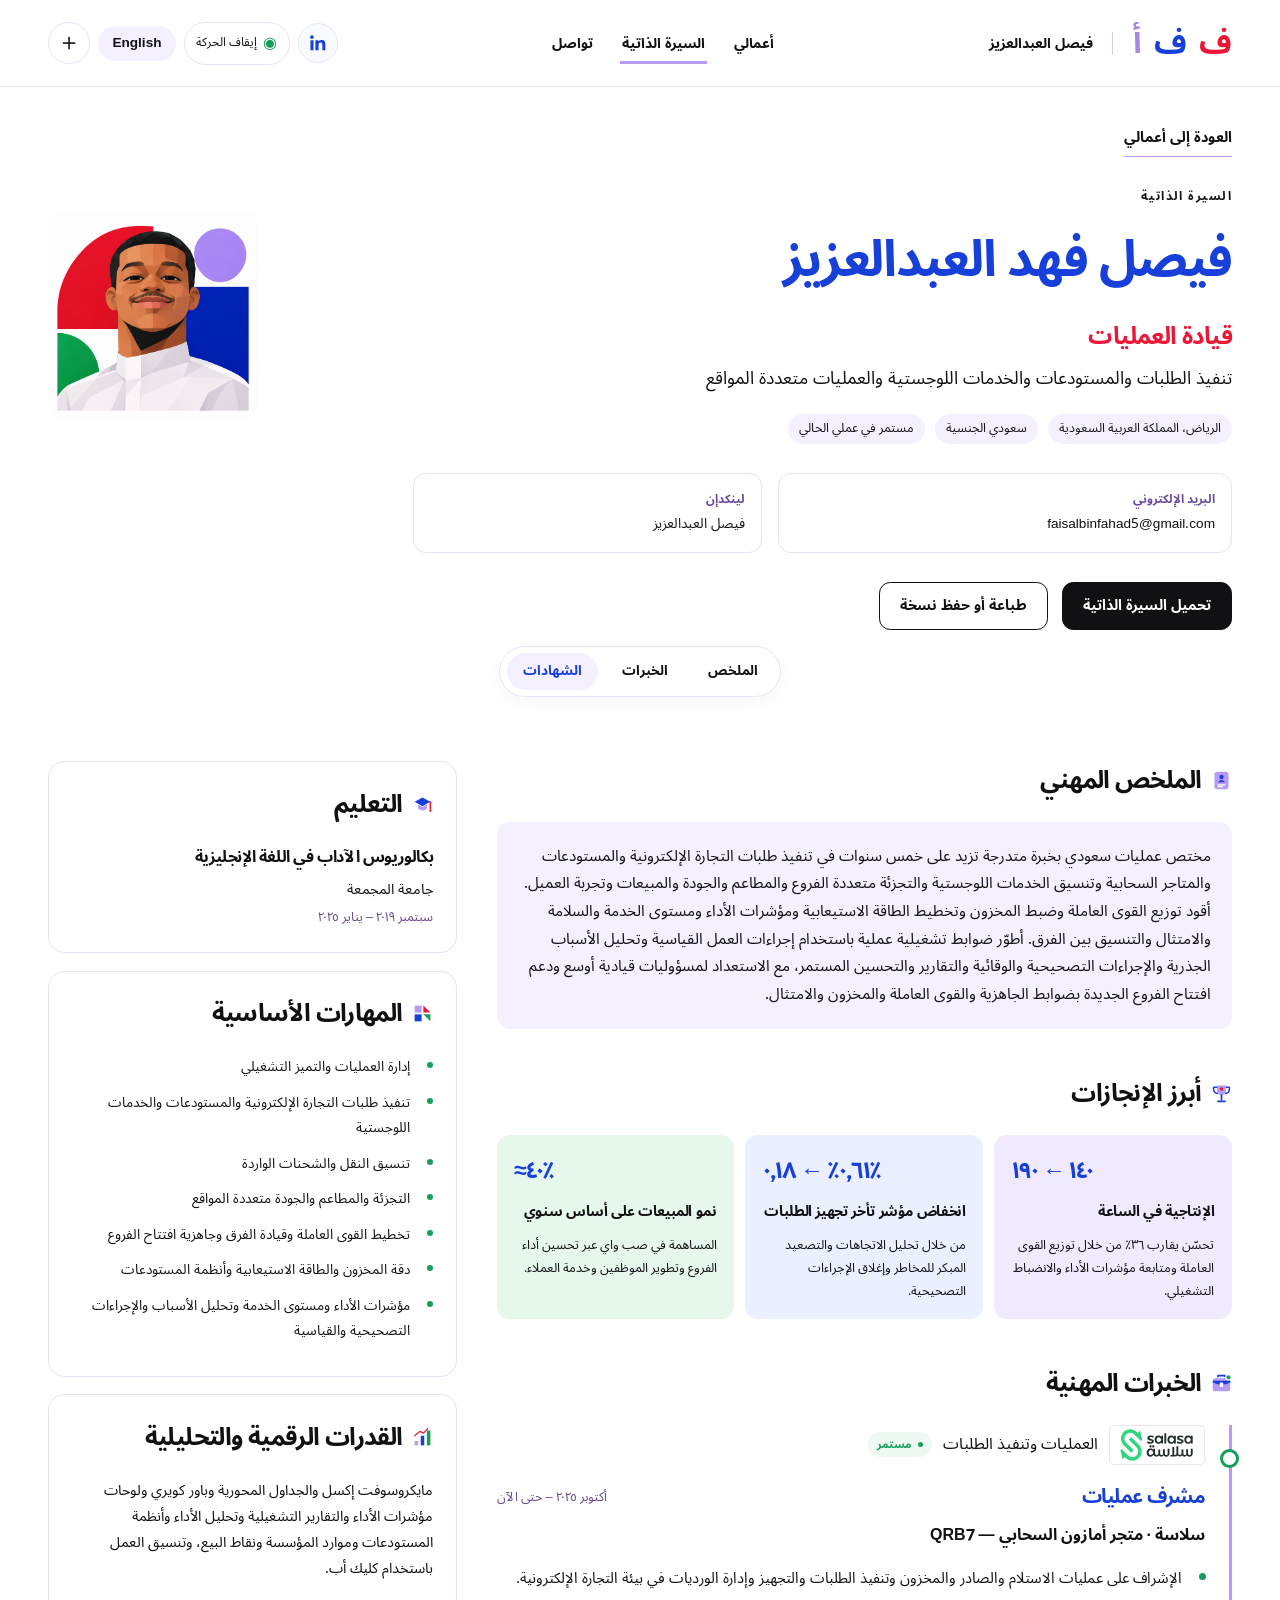
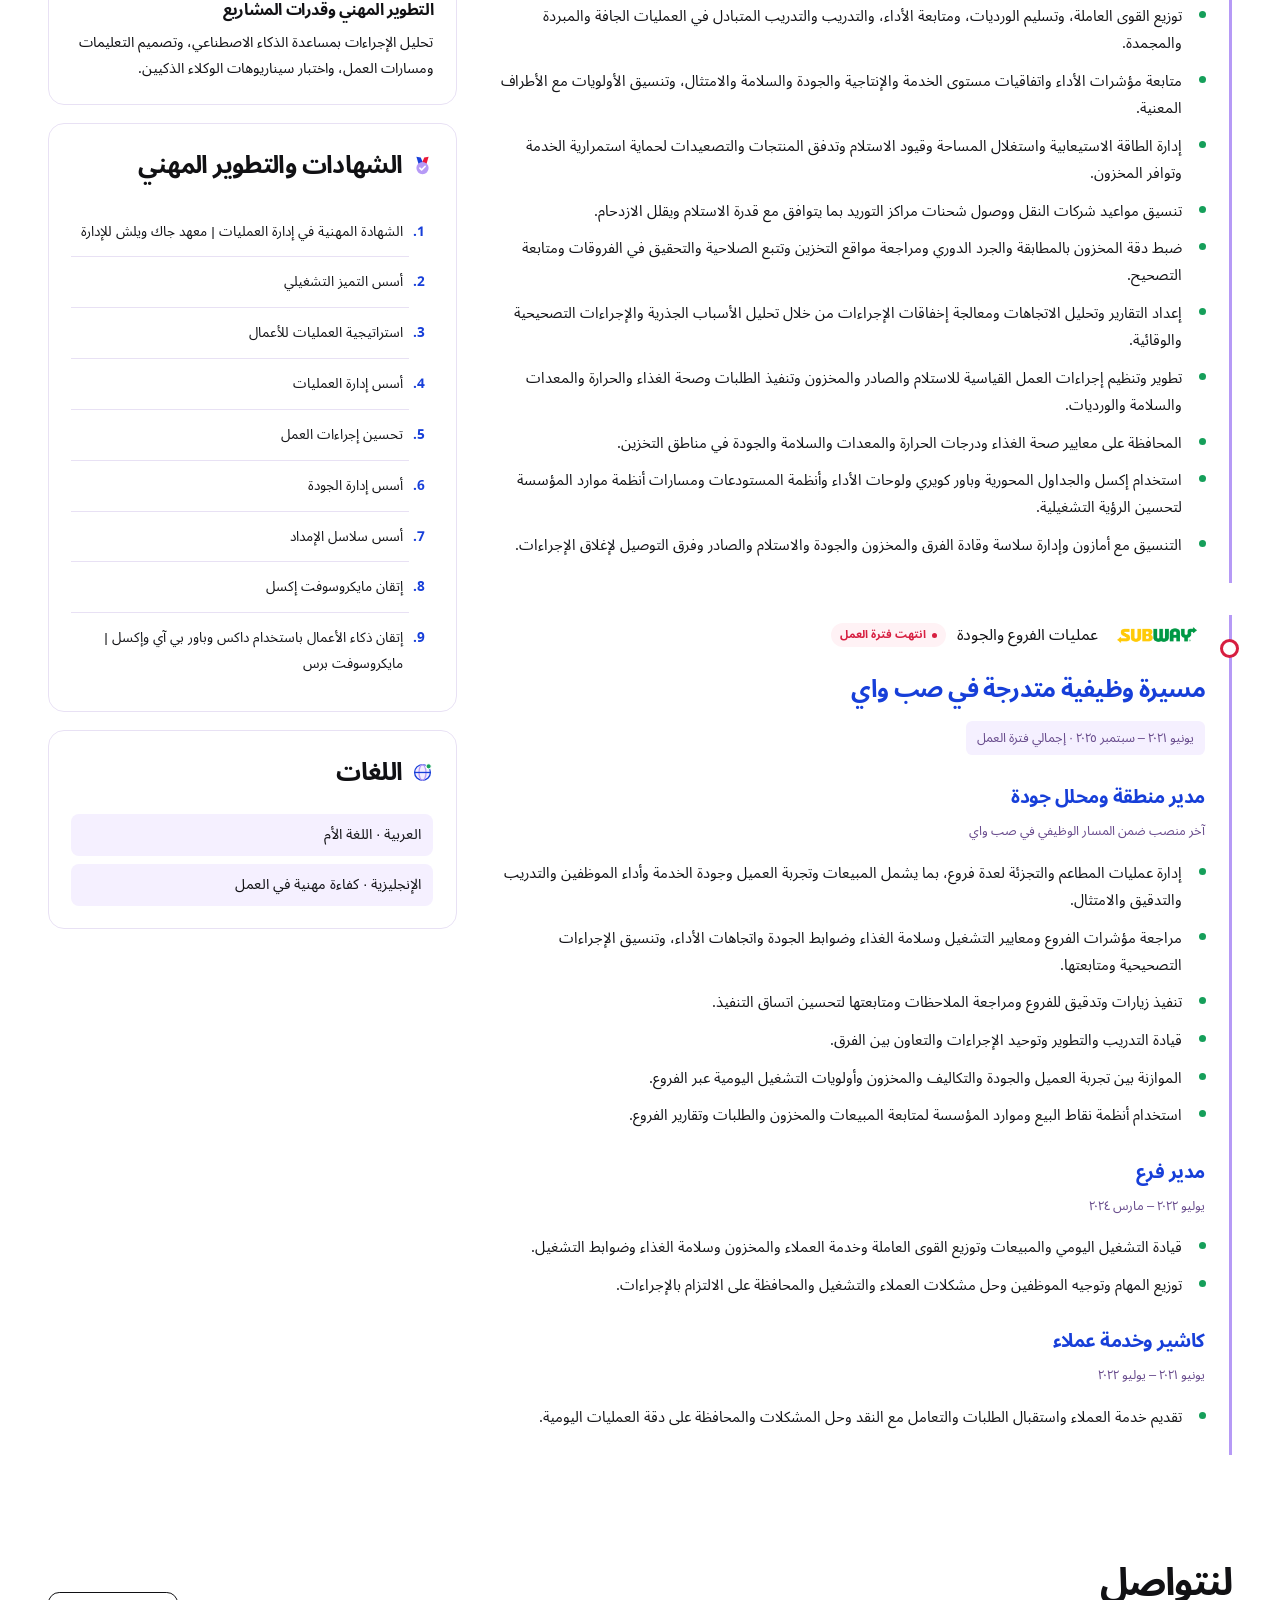
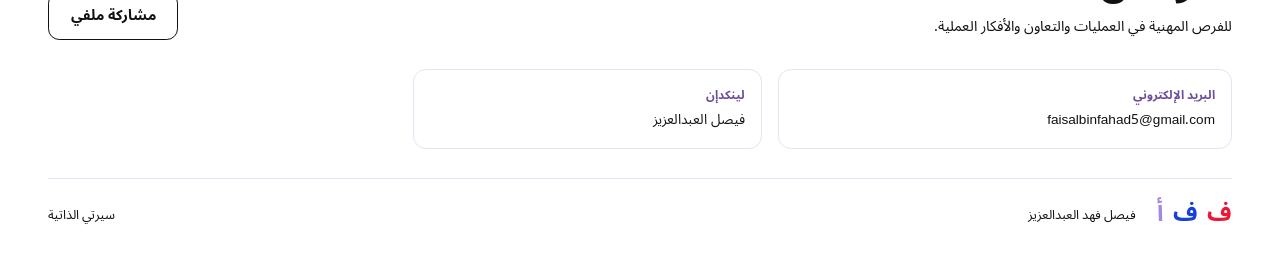
==== commit bdfc34b0: "Show currently employed instead of open to relocation" ====
--- a/cv-ar.html
+++ b/cv-ar.html
@@ -1,4 +1,4 @@
-<!doctype html><html lang="ar" dir="rtl"><head><meta charset="utf-8"><meta name="viewport" content="width=device-width,initial-scale=1"><meta name="theme-color" content="#ffffff"><meta name="description" content="أقود العمليات، أحلل التفاصيل، وأبني الحلول. — تنفيذ الطلبات والمستودعات والخدمات اللوجستية والعمليات متعددة المواقع"><title>فيصل فهد العبدالعزيز | السيرة الذاتية</title><link rel="icon" href="favicon.svg" type="image/svg+xml"><link rel="stylesheet" href="style.css?v=20261126b"><link rel="stylesheet" href="projects.css?v=20261126b"><link rel="stylesheet" href="career.css?v=20261126c"><link rel="stylesheet" href="capabilities.css?v=20261126e"><link rel="stylesheet" href="identity-motion.css?v=20261126f"><link rel="stylesheet" href="cv-icons.css?v=20261126j"></head><body data-page="cv"><a class="skip-link" href="#main">انتقل إلى المحتوى</a><div class="reading-progress" aria-hidden="true"><span></span></div><header class="site-header"><a class="brand" href="ar.html"><span class="arabic-mark" aria-label="ف ف أ"><b>ف</b><b>ف</b><b>أ</b></span><span>فيصل العبدالعزيز</span></a><nav aria-label="التنقل الرئيسي"><a href="ar.html" >أعمالي</a><a href="cv-ar.html" aria-current=page>السيرة الذاتية</a><a href="#contact">تواصل</a></nav><div class="header-tools"><a class="linkedin-quick" href="https://www.linkedin.com/in/faisal-alabdulaziz-5491b7277" target="_blank" rel="noopener noreferrer" aria-label="حسابي على لينكدإن"><svg viewBox="0 0 24 24" aria-hidden="true" fill="currentColor"><path d="M5.4 7.5a2 2 0 1 0 0-4 2 2 0 0 0 0 4ZM3.8 9h3.3v11H3.8V9Zm5.4 0h3.2v1.5c.6-1 1.6-1.8 3.4-1.8 3.5 0 4.2 2.2 4.2 5.1V20h-3.3v-5.5c0-1.3 0-3-1.9-3s-2.2 1.4-2.2 2.9V20H9.2V9Z"/></svg></a><button class="motion-toggle" aria-pressed="false" data-motion><span aria-hidden="true">◉</span><span>إيقاف الحركة</span></button><a class="language-toggle" href="cv-en.html" lang="en" hreflang="en">English</a><button class="share-icon" data-share aria-label="مشاركة ملفي">＋</button></div></header><main id="main"><section class="container cv-hero"><a class="text-link" href="ar.html">العودة إلى أعمالي</a><div class="cv-intro"><div><p class="eyebrow">السيرة الذاتية</p><h1>فيصل فهد العبدالعزيز</h1><h2>قيادة العمليات</h2><p class="lead">تنفيذ الطلبات والمستودعات والخدمات اللوجستية والعمليات متعددة المواقع</p><div class="meta"><span>الرياض، المملكة العربية السعودية</span><span>سعودي الجنسية</span><span>متاح للانتقال</span></div></div><img src="portrait.png" alt="فيصل فهد العبدالعزيز" class="cv-avatar"></div><div class="contact-links"><a href="mailto:faisalbinfahad5@gmail.com"><small>البريد الإلكتروني</small><bdi>faisalbinfahad5@gmail.com</bdi></a><a href="https://www.linkedin.com/in/faisal-alabdulaziz-5491b7277" target="_blank" rel="noopener noreferrer"><small>لينكدإن</small>فيصل العبدالعزيز</a></div><div class="actions"><a class="button primary" href="Faisal_Alabdulaziz_Resume.pdf" download>تحميل السيرة الذاتية</a><button class="button" data-print>طباعة أو حفظ نسخة</button></div></section>
+<!doctype html><html lang="ar" dir="rtl"><head><meta charset="utf-8"><meta name="viewport" content="width=device-width,initial-scale=1"><meta name="theme-color" content="#ffffff"><meta name="description" content="أقود العمليات، أحلل التفاصيل، وأبني الحلول. — تنفيذ الطلبات والمستودعات والخدمات اللوجستية والعمليات متعددة المواقع"><title>فيصل فهد العبدالعزيز | السيرة الذاتية</title><link rel="icon" href="favicon.svg" type="image/svg+xml"><link rel="stylesheet" href="style.css?v=20261126b"><link rel="stylesheet" href="projects.css?v=20261126b"><link rel="stylesheet" href="career.css?v=20261126c"><link rel="stylesheet" href="capabilities.css?v=20261126e"><link rel="stylesheet" href="identity-motion.css?v=20261126f"><link rel="stylesheet" href="cv-icons.css?v=20261126j"></head><body data-page="cv"><a class="skip-link" href="#main">انتقل إلى المحتوى</a><div class="reading-progress" aria-hidden="true"><span></span></div><header class="site-header"><a class="brand" href="ar.html"><span class="arabic-mark" aria-label="ف ف أ"><b>ف</b><b>ف</b><b>أ</b></span><span>فيصل العبدالعزيز</span></a><nav aria-label="التنقل الرئيسي"><a href="ar.html" >أعمالي</a><a href="cv-ar.html" aria-current=page>السيرة الذاتية</a><a href="#contact">تواصل</a></nav><div class="header-tools"><a class="linkedin-quick" href="https://www.linkedin.com/in/faisal-alabdulaziz-5491b7277" target="_blank" rel="noopener noreferrer" aria-label="حسابي على لينكدإن"><svg viewBox="0 0 24 24" aria-hidden="true" fill="currentColor"><path d="M5.4 7.5a2 2 0 1 0 0-4 2 2 0 0 0 0 4ZM3.8 9h3.3v11H3.8V9Zm5.4 0h3.2v1.5c.6-1 1.6-1.8 3.4-1.8 3.5 0 4.2 2.2 4.2 5.1V20h-3.3v-5.5c0-1.3 0-3-1.9-3s-2.2 1.4-2.2 2.9V20H9.2V9Z"/></svg></a><button class="motion-toggle" aria-pressed="false" data-motion><span aria-hidden="true">◉</span><span>إيقاف الحركة</span></button><a class="language-toggle" href="cv-en.html" lang="en" hreflang="en">English</a><button class="share-icon" data-share aria-label="مشاركة ملفي">＋</button></div></header><main id="main"><section class="container cv-hero"><a class="text-link" href="ar.html">العودة إلى أعمالي</a><div class="cv-intro"><div><p class="eyebrow">السيرة الذاتية</p><h1>فيصل فهد العبدالعزيز</h1><h2>قيادة العمليات</h2><p class="lead">تنفيذ الطلبات والمستودعات والخدمات اللوجستية والعمليات متعددة المواقع</p><div class="meta"><span>الرياض، المملكة العربية السعودية</span><span>سعودي الجنسية</span><span>مستمر في عملي الحالي</span></div></div><img src="portrait.png" alt="فيصل فهد العبدالعزيز" class="cv-avatar"></div><div class="contact-links"><a href="mailto:faisalbinfahad5@gmail.com"><small>البريد الإلكتروني</small><bdi>faisalbinfahad5@gmail.com</bdi></a><a href="https://www.linkedin.com/in/faisal-alabdulaziz-5491b7277" target="_blank" rel="noopener noreferrer"><small>لينكدإن</small>فيصل العبدالعزيز</a></div><div class="actions"><a class="button primary" href="Faisal_Alabdulaziz_Resume.pdf" download>تحميل السيرة الذاتية</a><button class="button" data-print>طباعة أو حفظ نسخة</button></div></section>
 <nav class="cv-jump" aria-label="أقسام السيرة الذاتية"><a href="#summary">الملخص</a><a href="#experience">الخبرات</a><a href="#certifications">الشهادات</a></nav><div class="container cv-layout"><div class="cv-main"><section class="cv-section" id="summary"><h2 class="cv-icon-heading"><svg class="cv-heading-icon" viewBox="0 0 24 24" width="21" height="21" aria-hidden="true" focusable="false"><rect x="4" y="2" width="16" height="20" rx="3" fill="#b69af6"/><circle cx="12" cy="8" r="2.5" fill="#173fd9"/><path d="M8 14q4-5 8 0" fill="#173fd9"/><path d="M8 17h8M8 19h5" stroke="#fff" stroke-width="1.5" stroke-linecap="round"/></svg><span>الملخص المهني</span></h2><p class="summary">مختص عمليات سعودي بخبرة متدرجة تزيد على خمس سنوات في تنفيذ طلبات التجارة الإلكترونية والمستودعات والمتاجر السحابية وتنسيق الخدمات اللوجستية والتجزئة متعددة الفروع والمطاعم والجودة والمبيعات وتجربة العميل. أقود توزيع القوى العاملة وضبط المخزون وتخطيط الطاقة الاستيعابية ومؤشرات الأداء ومستوى الخدمة والسلامة والامتثال والتنسيق بين الفرق. أطوّر ضوابط تشغيلية عملية باستخدام إجراءات العمل القياسية وتحليل الأسباب الجذرية والإجراءات التصحيحية والوقائية والتقارير والتحسين المستمر، مع الاستعداد لمسؤوليات قيادية أوسع ودعم افتتاح الفروع الجديدة بضوابط الجاهزية والقوى العاملة والمخزون والامتثال.</p></section><section class="cv-section"><h2 class="cv-icon-heading"><svg class="cv-heading-icon" viewBox="0 0 24 24" width="21" height="21" aria-hidden="true" focusable="false"><path d="M7 3h10v6a5 5 0 0 1-10 0z" fill="#b69af6"/><path d="M7 5H3v2q0 5 5 5M17 5h4v2q0 5-5 5" fill="none" stroke="#173fd9" stroke-width="1.7" stroke-linejoin="round"/><path d="M12 14v5M8 21h8" stroke="#173fd9" stroke-width="2" stroke-linecap="round"/><circle cx="12" cy="7" r="2" fill="#ec1737"/></svg><span>أبرز الإنجازات</span></h2><div class="impact-grid"><article class="impact tone-0"><strong dir="ltr">١٤٠ ← ١٩٠</strong><h3>الإنتاجية في الساعة</h3><p>تحسّن يقارب ٣٦٪ من خلال توزيع القوى العاملة ومتابعة مؤشرات الأداء والانضباط التشغيلي.</p></article><article class="impact tone-1"><strong dir="ltr">٠٫٦١٪ ← ٠٫١٨٪</strong><h3>انخفاض مؤشر تأخر تجهيز الطلبات</h3><p>من خلال تحليل الاتجاهات والتصعيد المبكر للمخاطر وإغلاق الإجراءات التصحيحية.</p></article><article class="impact tone-2"><strong dir="ltr">≈٤٠٪</strong><h3>نمو المبيعات على أساس سنوي</h3><p>المساهمة في صب واي عبر تحسين أداء الفروع وتطوير الموظفين وخدمة العملاء.</p></article></div></section><section class="cv-section" id="experience"><h2 class="cv-icon-heading"><svg class="cv-heading-icon" viewBox="0 0 24 24" width="21" height="21" aria-hidden="true" focusable="false"><path d="M8 5V3h8v2" fill="none" stroke="#173fd9" stroke-width="1.8" stroke-linejoin="round"/><rect x="2" y="6" width="20" height="15" rx="3" fill="#b69af6"/><path d="M2 11q10 5 20 0V9H2z" fill="#173fd9"/><rect x="10" y="11" width="4" height="5" rx="1" fill="#fff"/><circle cx="20" cy="5" r="3" fill="#159f5a" stroke="#fff" stroke-width="1.2"/></svg><span>الخبرات المهنية</span></h2><article class="experience experience-current"><div class="experience-brand"><span class="employer-logo salasa"><img src="salasa-logo-light.svg" alt="سلاسة" width="112" height="48" loading="lazy"></span><span>العمليات وتنفيذ الطلبات</span><span class="employment-status">مستمر</span></div><div class="job-title"><h3>مشرف عمليات</h3><span class="date">أكتوبر ٢٠٢٥ – حتى الآن</span></div><p class="employer">سلاسة · متجر أمازون السحابي — QRB7</p><ul class="bullets"><li>الإشراف على عمليات الاستلام والصادر والمخزون وتنفيذ الطلبات والتجهيز وإدارة الورديات في بيئة التجارة الإلكترونية.</li><li>توزيع القوى العاملة، وتسليم الورديات، ومتابعة الأداء، والتدريب والتدريب المتبادل في العمليات الجافة والمبردة والمجمدة.</li><li>متابعة مؤشرات الأداء واتفاقيات مستوى الخدمة والإنتاجية والجودة والسلامة والامتثال، وتنسيق الأولويات مع الأطراف المعنية.</li><li>إدارة الطاقة الاستيعابية واستغلال المساحة وقيود الاستلام وتدفق المنتجات والتصعيدات لحماية استمرارية الخدمة وتوافر المخزون.</li><li>تنسيق مواعيد شركات النقل ووصول شحنات مراكز التوريد بما يتوافق مع قدرة الاستلام ويقلل الازدحام.</li><li>ضبط دقة المخزون بالمطابقة والجرد الدوري ومراجعة مواقع التخزين وتتبع الصلاحية والتحقيق في الفروقات ومتابعة التصحيح.</li><li>إعداد التقارير وتحليل الاتجاهات ومعالجة إخفاقات الإجراءات من خلال تحليل الأسباب الجذرية والإجراءات التصحيحية والوقائية.</li><li>تطوير وتنظيم إجراءات العمل القياسية للاستلام والصادر والمخزون وتنفيذ الطلبات وصحة الغذاء والحرارة والمعدات والسلامة والورديات.</li><li>المحافظة على معايير صحة الغذاء ودرجات الحرارة والمعدات والسلامة والجودة في مناطق التخزين.</li><li>استخدام إكسل والجداول المحورية وباور كويري ولوحات الأداء وأنظمة المستودعات ومسارات أنظمة موارد المؤسسة لتحسين الرؤية التشغيلية.</li><li>التنسيق مع أمازون وإدارة سلاسة وقادة الفرق والمخزون والجودة والاستلام والصادر وفرق التوصيل لإغلاق الإجراءات.</li></ul></article><article class="experience subway experience-former"><div class="experience-brand"><span class="employer-logo subway"><img src="subway-logo.png" alt="صب واي" width="124" height="25" loading="lazy"></span><span>عمليات الفروع والجودة</span><span class="employment-status">انتهت فترة العمل</span></div><h3>مسيرة وظيفية متدرجة في صب واي</h3><p class="date employment-period">يونيو ٢٠٢١ – سبتمبر ٢٠٢٥ · إجمالي فترة العمل</p><div class="sub-role"><h4>مدير منطقة ومحلل جودة</h4><p class="date">آخر منصب ضمن المسار الوظيفي في صب واي</p><ul class="bullets"><li>إدارة عمليات المطاعم والتجزئة لعدة فروع، بما يشمل المبيعات وتجربة العميل وجودة الخدمة وأداء الموظفين والتدريب والتدقيق والامتثال.</li><li>مراجعة مؤشرات الفروع ومعايير التشغيل وسلامة الغذاء وضوابط الجودة واتجاهات الأداء، وتنسيق الإجراءات التصحيحية ومتابعتها.</li><li>تنفيذ زيارات وتدقيق للفروع ومراجعة الملاحظات ومتابعتها لتحسين اتساق التنفيذ.</li><li>قيادة التدريب والتطوير وتوحيد الإجراءات والتعاون بين الفرق.</li><li>الموازنة بين تجربة العميل والجودة والتكاليف والمخزون وأولويات التشغيل اليومية عبر الفروع.</li><li>استخدام أنظمة نقاط البيع وموارد المؤسسة لمتابعة المبيعات والمخزون والطلبات وتقارير الفروع.</li></ul></div><div class="sub-role"><h4>مدير فرع</h4><p class="date">يوليو ٢٠٢٢ – مارس ٢٠٢٤</p><ul class="bullets"><li>قيادة التشغيل اليومي والمبيعات وتوزيع القوى العاملة وخدمة العملاء والمخزون وسلامة الغذاء وضوابط التشغيل.</li><li>توزيع المهام وتوجيه الموظفين وحل مشكلات العملاء والتشغيل والمحافظة على الالتزام بالإجراءات.</li></ul></div><div class="sub-role"><h4>كاشير وخدمة عملاء</h4><p class="date">يونيو ٢٠٢١ – يوليو ٢٠٢٢</p><ul class="bullets"><li>تقديم خدمة العملاء واستقبال الطلبات والتعامل مع النقد وحل المشكلات والمحافظة على دقة العمليات اليومية.</li></ul></div></article></section></div><aside class="cv-sidebar"><section class="info-box"><h2 class="cv-icon-heading"><svg class="cv-heading-icon" viewBox="0 0 24 24" width="21" height="21" aria-hidden="true" focusable="false"><path d="m3 9 9-5 9 5-9 5z" fill="#173fd9"/><path d="M7 12v5q5 4 10 0v-5l-5 3z" fill="#b69af6"/><path d="M21 9v8" stroke="#ec1737" stroke-width="1.8" stroke-linecap="round"/><circle cx="21" cy="19" r="1.4" fill="#ec1737"/></svg><span>التعليم</span></h2><h3>بكالوريوس الآداب في اللغة الإنجليزية</h3><p>جامعة المجمعة</p><span class="date">سبتمبر ٢٠١٩ – يناير ٢٠٢٥</span></section><section class="info-box"><h2 class="cv-icon-heading"><svg class="cv-heading-icon" viewBox="0 0 24 24" width="21" height="21" aria-hidden="true" focusable="false"><path d="M3 3h8v8H3z" fill="#b69af6"/><path d="m13 3 8 8h-8z" fill="#ec1737"/><path d="M3 13h8v8H3z" fill="#173fd9"/><path d="M13 13h8v8z" fill="#159f5a"/></svg><span>المهارات الأساسية</span></h2><ul class="bullets"><li>إدارة العمليات والتميز التشغيلي</li><li>تنفيذ طلبات التجارة الإلكترونية والمستودعات والخدمات اللوجستية</li><li>تنسيق النقل والشحنات الواردة</li><li>التجزئة والمطاعم والجودة متعددة المواقع</li><li>تخطيط القوى العاملة وقيادة الفرق وجاهزية افتتاح الفروع</li><li>دقة المخزون والطاقة الاستيعابية وأنظمة المستودعات</li><li>مؤشرات الأداء ومستوى الخدمة وتحليل الأسباب والإجراءات التصحيحية والقياسية</li></ul></section><section class="info-box"><h2 class="cv-icon-heading"><svg class="cv-heading-icon" viewBox="0 0 24 24" width="21" height="21" aria-hidden="true" focusable="false"><path d="M3 16h4v5H3z" fill="#b69af6"/><path d="M10 10h4v11h-4z" fill="#173fd9"/><path d="M17 4h4v17h-4z" fill="#159f5a"/><path d="m3 10 6-5 4 2 5-5" fill="none" stroke="#ec1737" stroke-width="1.4" stroke-linecap="round" stroke-linejoin="round"/></svg><span>القدرات الرقمية والتحليلية</span></h2><p>مايكروسوفت إكسل والجداول المحورية وباور كويري ولوحات مؤشرات الأداء والتقارير التشغيلية وتحليل الأداء وأنظمة المستودعات وموارد المؤسسة ونقاط البيع، وتنسيق العمل باستخدام كليك أب.</p><h3>التطوير المهني وقدرات المشاريع</h3><p>تحليل الإجراءات بمساعدة الذكاء الاصطناعي، وتصميم التعليمات ومسارات العمل، واختبار سيناريوهات الوكلاء الذكيين.</p></section><section class="info-box" id="certifications"><h2 class="cv-icon-heading"><svg class="cv-heading-icon" viewBox="0 0 24 24" width="21" height="21" aria-hidden="true" focusable="false"><path d="m5 2 5 1 3 7-5 2z" fill="#173fd9"/><path d="m19 2-5 1-3 7 5 2z" fill="#ec1737"/><circle cx="12" cy="15" r="7" fill="#b69af6"/><path d="m9 15 2 2 4-4" fill="none" stroke="#fff" stroke-width="1.8" stroke-linecap="round" stroke-linejoin="round"/></svg><span>الشهادات والتطوير المهني</span></h2><ol class="certifications"><li>الشهادة المهنية في إدارة العمليات | معهد جاك ويلش للإدارة</li><li>أسس التميز التشغيلي</li><li>استراتيجية العمليات للأعمال</li><li>أسس إدارة العمليات</li><li>تحسين إجراءات العمل</li><li>أسس إدارة الجودة</li><li>أسس سلاسل الإمداد</li><li>إتقان مايكروسوفت إكسل</li><li>إتقان ذكاء الأعمال باستخدام داكس وباور بي آي وإكسل | مايكروسوفت برس</li></ol></section><section class="info-box"><h2 class="cv-icon-heading"><svg class="cv-heading-icon" viewBox="0 0 24 24" width="21" height="21" aria-hidden="true" focusable="false"><circle cx="12" cy="12" r="9" fill="#f3edff" stroke="#173fd9" stroke-width="1.5"/><ellipse cx="12" cy="12" rx="4" ry="9" fill="none" stroke="#b69af6" stroke-width="1.5"/><path d="M3 12h18" stroke="#173fd9" stroke-width="1.5"/><circle cx="19" cy="5" r="3" fill="#159f5a" stroke="#fff" stroke-width="1.2"/></svg><span>اللغات</span></h2><p class="language-line">العربية · اللغة الأم</p><p class="language-line">الإنجليزية · كفاءة مهنية في العمل</p></section></aside></div></main><footer class="container section contact" id="contact"><div class="section-heading"><div><h2>لنتواصل</h2><p>للفرص المهنية في العمليات والتعاون والأفكار العملية.</p></div><button class="button" data-share>مشاركة ملفي</button></div><div class="contact-links"><a href="mailto:faisalbinfahad5@gmail.com"><small>البريد الإلكتروني</small><bdi>faisalbinfahad5@gmail.com</bdi></a><a href="https://www.linkedin.com/in/faisal-alabdulaziz-5491b7277" target="_blank" rel="noopener noreferrer"><small>لينكدإن</small>فيصل العبدالعزيز</a></div><div class="footer-line"><span class="arabic-mark" aria-label="ف ف أ"><b>ف</b><b>ف</b><b>أ</b></span><span>فيصل فهد العبدالعزيز</span><a href="cv-ar.html">سيرتي الذاتية</a></div></footer>
 <dialog id="project-dialog"><button class="dialog-close" data-close aria-label="إغلاق">×</button><div id="project-content"></div></dialog>
 <dialog id="share-dialog"><button class="dialog-close" data-close aria-label="إغلاق">×</button><h2>بداية تواصل جديد</h2><p>امسح الرمز لفتح ملف أعمالي، أو انسخ الرابط.</p><div id="qr-container"></div><p id="share-status" aria-live="polite"></p><input id="share-url" readonly aria-label="رابط ملف الأعمال" dir="ltr"><div class="share-actions"><button class="button primary" id="copy-link">نسخ الرابط</button><button class="button" id="native-share">مشاركة</button><a class="button" id="download-qr" href="Faisal_Portfolio_QR_ar.png" download>تحميل الرمز</a><a class="button" href="Faisal_Alabdulaziz.vcf" download>حفظ جهة الاتصال</a></div><p class="wallet-note">تحتاج سامسونج وليت إلى بطاقة متوافقة. هذا الرمز يفتح الموقع؛ إضافة بطاقة المحفظة لم تُجهّز بعد.</p></dialog><script id="site-data" type="application/json">{"projects": [["مُعين", "التحليلات التشغيلية", "تحليل بيانات تأخر تجهيز الطلبات وإعداد تقارير الأسباب والإجراءات التشغيلية.", "المراجعة اليدوية تحتاج وقتًا وتزيد صعوبة توحيد التقارير.", "مسار لرفع الملفات ومراجعة التأخير وتحديد الأسباب وتجهيز التقارير.", "رؤية أوضح للأداء ومسار مراجعة قابل للتكرار."], ["مرّر", "تخطيط الورديات والعمليات", "جمع تخطيط الورديات والمتابعة التشغيلية اليومية في واجهة واحدة.", "قد تتشتت معلومات الورديات والمتابعة التشغيلية بين مصادر مختلفة.", "مساحة منظمة لتخطيط الورديات والمعلومات التشغيلية.", "وضوح أكبر لتغطية الفريق والأولويات اليومية."], ["فصل", "إثباتات الطلبات", "تنظيم الشكاوى والإثباتات المرتبطة بالطلبات والأصناف.", "تحتاج شكاوى الطلبات إلى إثباتات واضحة ومتابعة منظمة.", "ربط معلومات الطلب والصنف بالإثباتات وحالة المراجعة.", "تسهيل مراجعة كل حالة والاحتفاظ بسجل منظم للمتابعة."]], "close": "إغلاق", "pnote": "نبذة عن المشروع. الواجهات المعروضة توضيحية؛ السجلات التشغيلية الخاصة غير منشورة.", "illustration": "واجهة توضيحية · بيانات تجريبية", "problem": "التحدي", "action": "الحل", "result": "القيمة", "copy": "نسخ الرابط", "copied": "تم نسخ الرابط", "copyfail": "انسخ هذا الرابط يدويًا", "wallet": "تحتاج سامسونج وليت إلى بطاقة متوافقة. هذا الرمز يفتح الموقع؛ إضافة بطاقة المحفظة لم تُجهّز بعد.", "unpublished": "يظهر رمز المشاركة الدائم بعد نشر الموقع. يمكنك حفظ جهة الاتصال الآن.", "sharetext": "امسح الرمز لفتح ملف أعمالي، أو انسخ الرابط.", "states": ["أرحّب", "أفكّر", "أشرح"], "tag": "أقود العمليات، أحلل التفاصيل، وأبني الحلول.", "lang": "ar"}</script><script src="qrcode.js" defer></script><script src="app.js?v=20261126f" defer></script><button class="back-top" aria-label="العودة للأعلى" data-top>↑</button></body></html>
